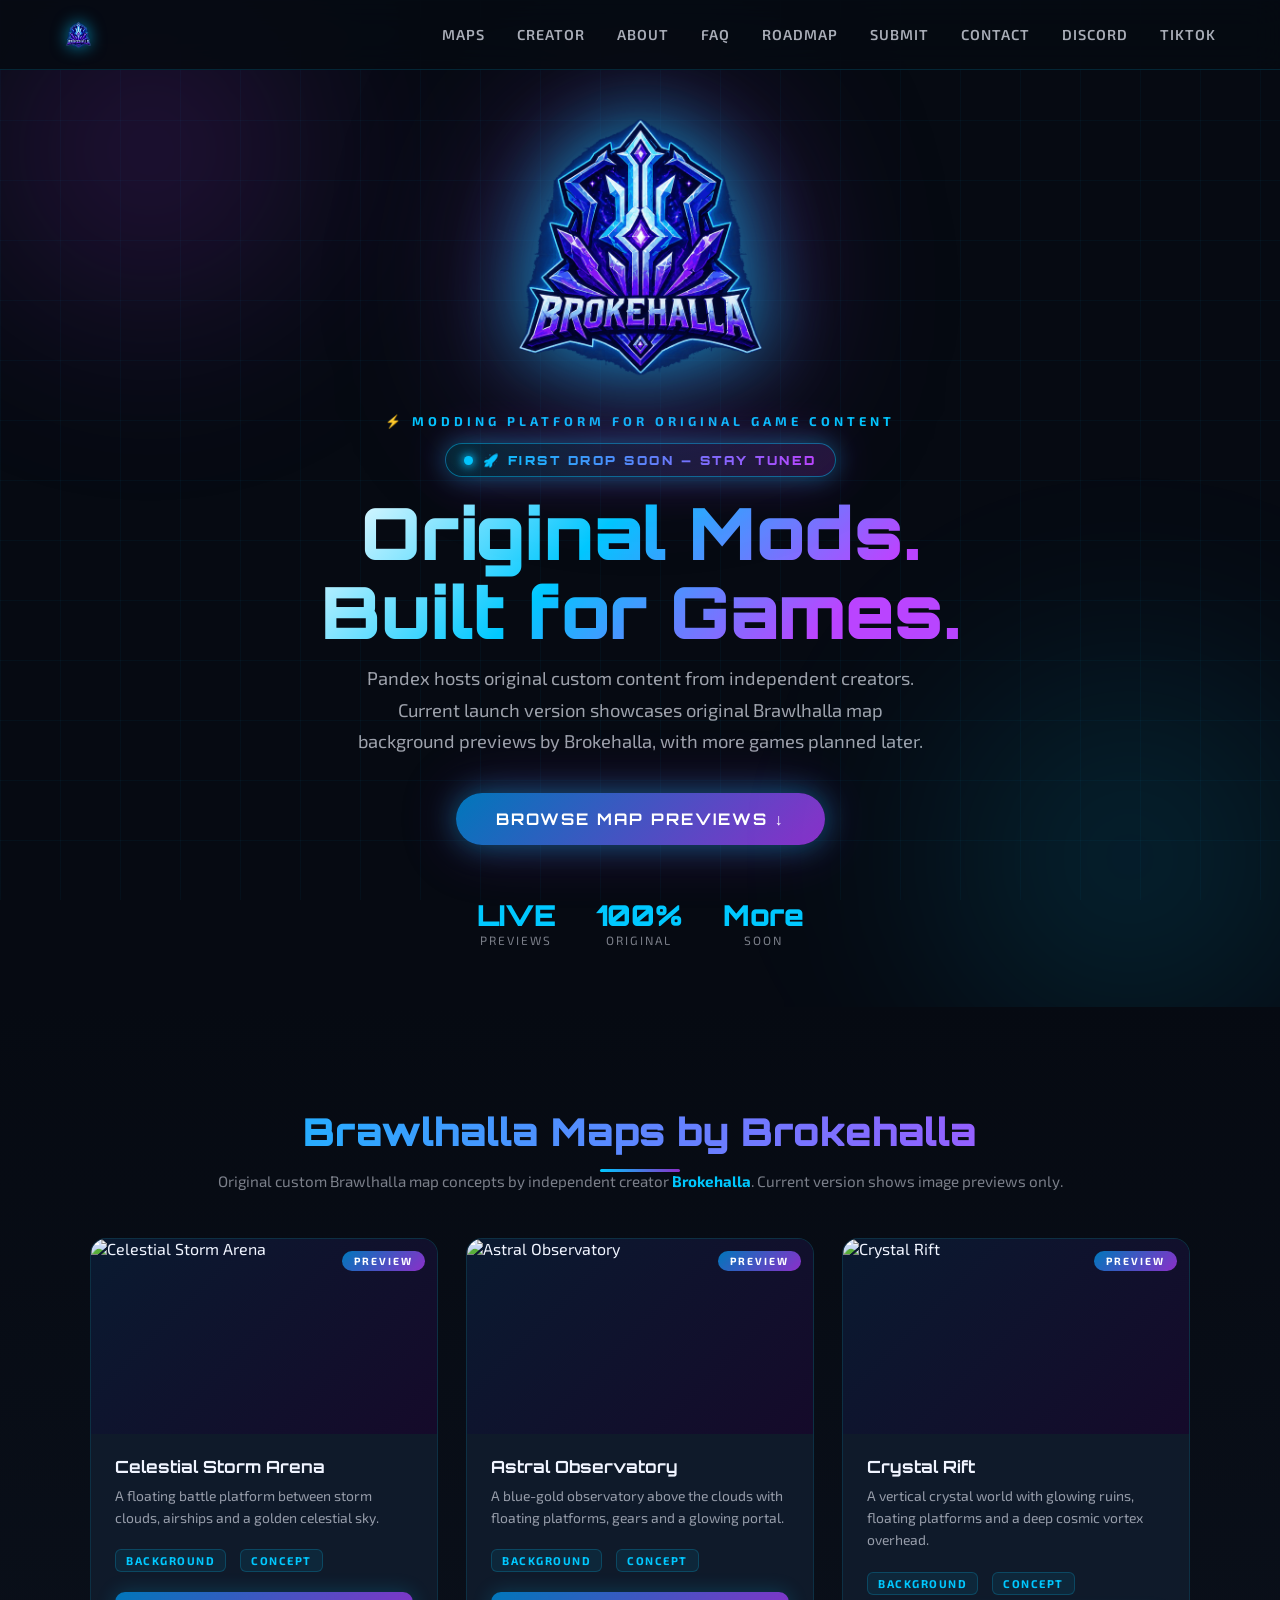
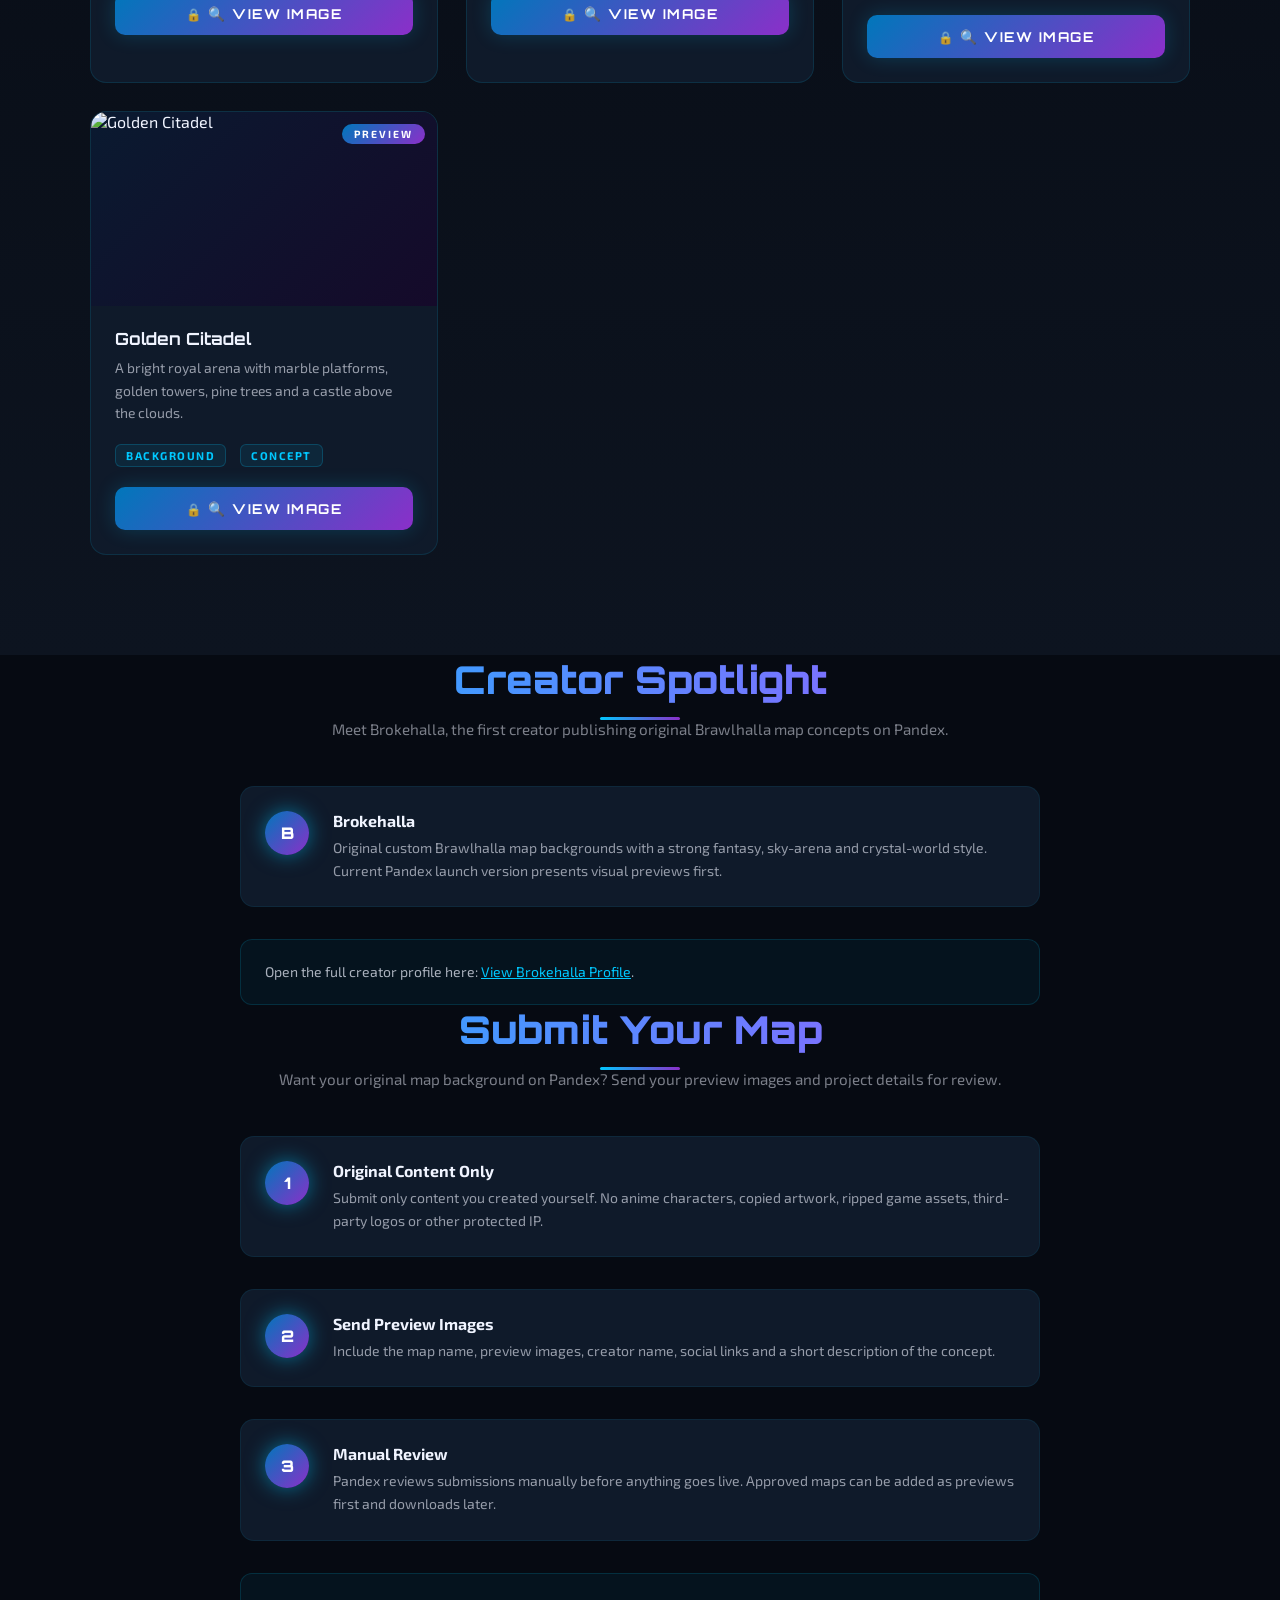
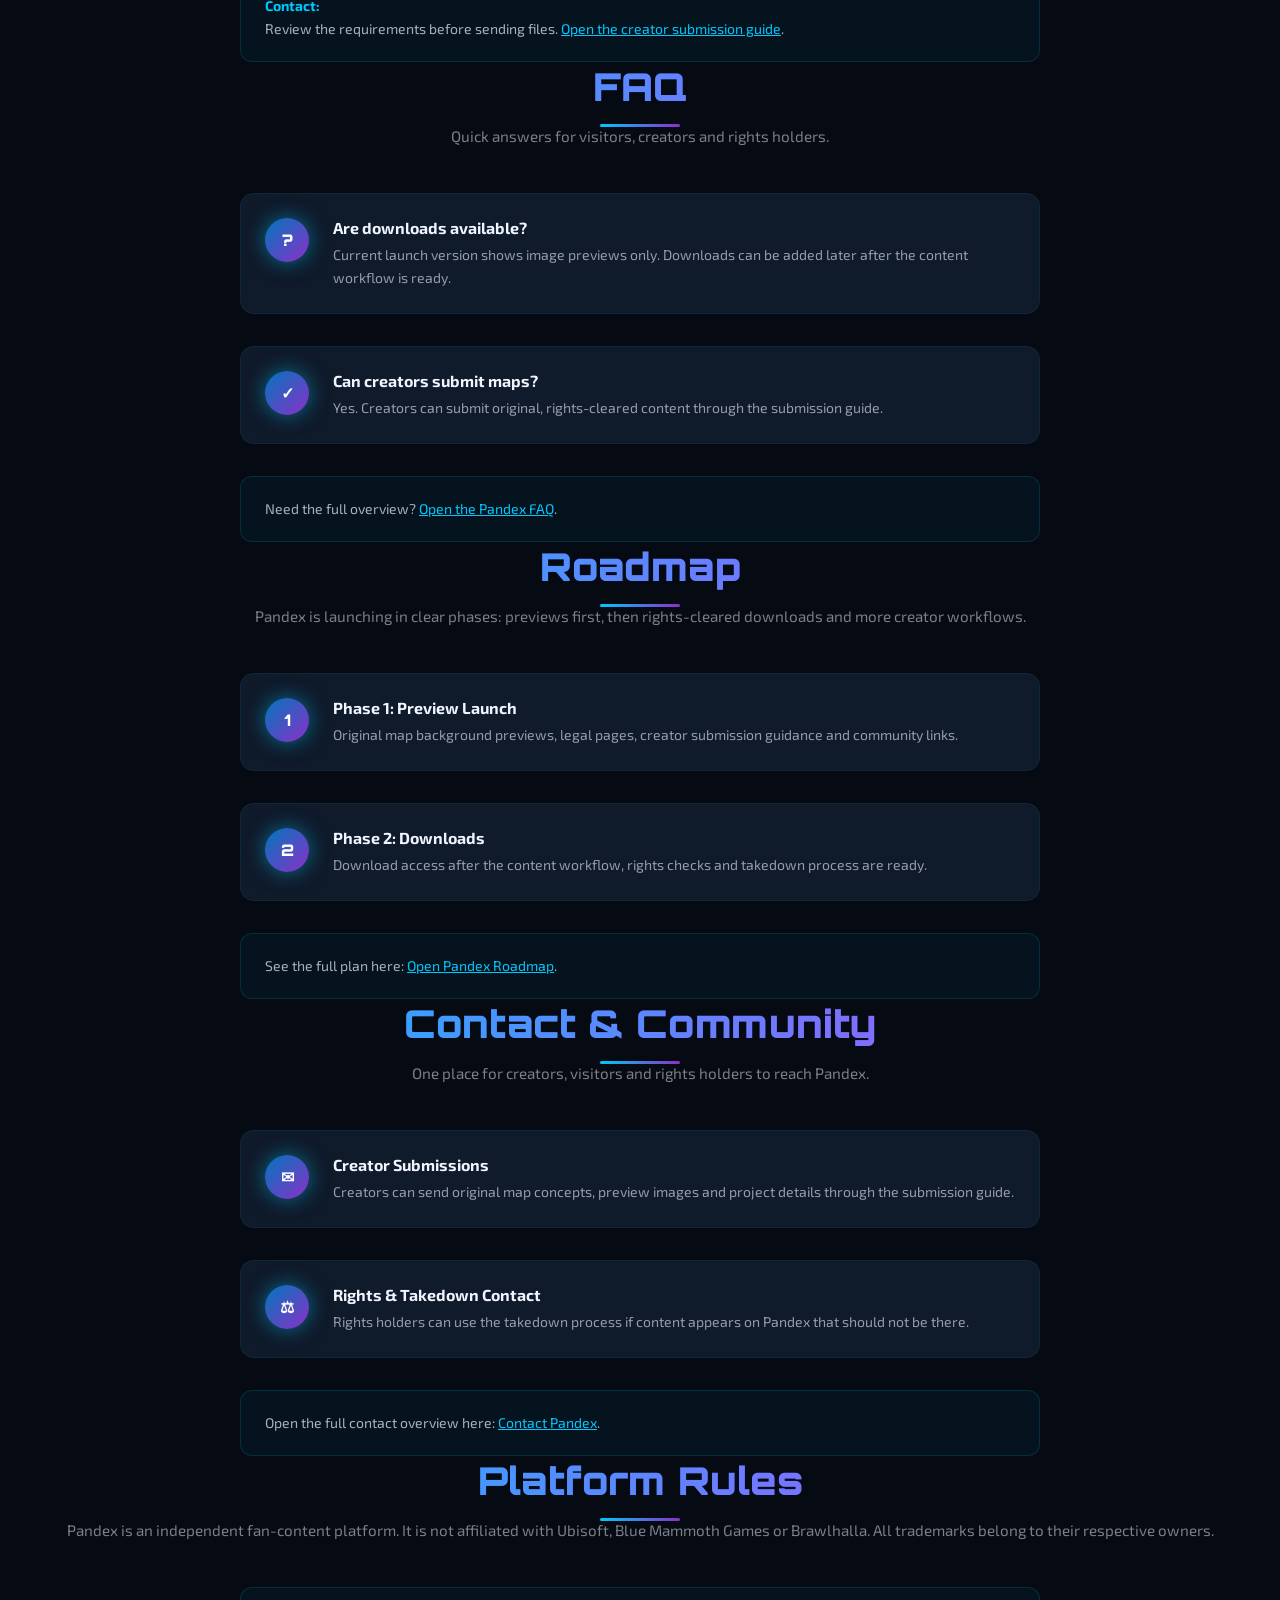
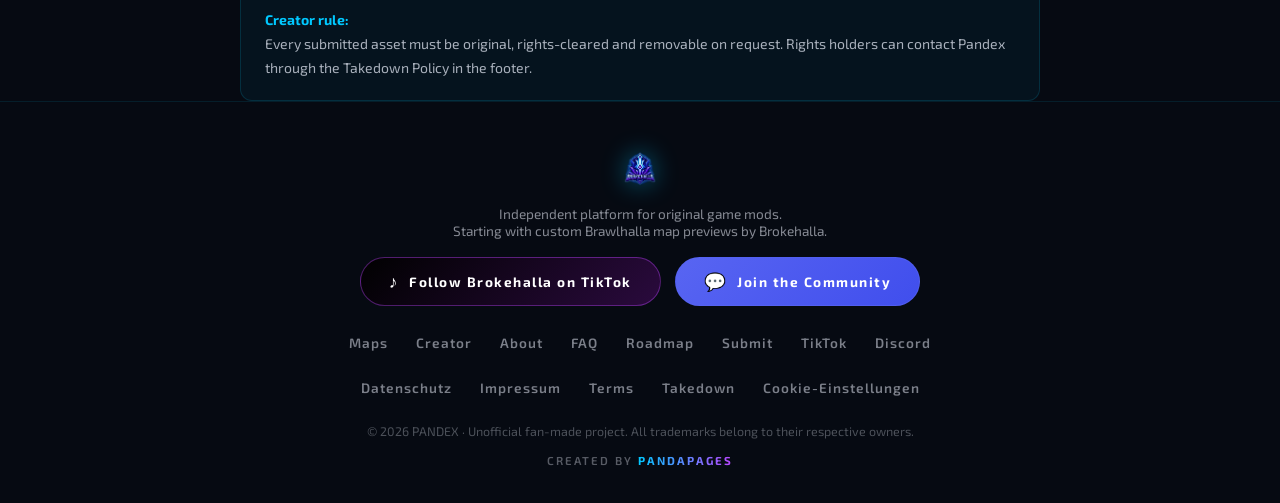
==== index.html @ 16451aee "Add Brokehalla creator profile and reduce logo size" ====
<!DOCTYPE html>
<html lang="en">
<head>
<meta charset="UTF-8">
<meta name="viewport" content="width=device-width, initial-scale=1.0">
<meta name="description" content="PANDEX – Modding platform for original game content. Preview original custom Brawlhalla map concepts and community-made content.">
<meta name="keywords" content="Pandex, modding, custom maps, Brawlhalla mods, game mods, community creators">
<title>PANDEX – Modding Platform for Original Game Content</title>
<link rel="icon" type="image/png" href="images/pandex-icon.png">
<link href="https://fonts.googleapis.com/css2?family=Exo+2:wght@400;600;700;900&family=Orbitron:wght@700;900&display=swap" rel="stylesheet">
<style>
  :root {
    --blue: #00c8ff;
    --blue-dark: #0077bb;
    --purple: #8b2fc9;
    --violet: #bb44ff;
    --white: #f0f4ff;
    --bg: #060a12;
    --bg2: #0d1420;
    --bg3: #111828;
    --card: #0f1a2a;
    --glow-blue: 0 0 20px rgba(0,200,255,0.5);
    --glow-purple: 0 0 20px rgba(139,47,201,0.5);
    --glow-violet: 0 0 30px rgba(187,68,255,0.4);
  }
  * { margin:0; padding:0; box-sizing:border-box; }
  html { scroll-behavior: smooth; }
  body {
    background: var(--bg);
    color: var(--white);
    font-family: 'Exo 2', sans-serif;
    overflow-x: hidden;
  }

  /* ── BACKGROUND GRID ── */
  body::before {
    content:'';
    position:fixed; inset:0; z-index:0;
    background-image:
      linear-gradient(rgba(0,200,255,0.04) 1px, transparent 1px),
      linear-gradient(90deg, rgba(0,200,255,0.04) 1px, transparent 1px);
    background-size: 60px 60px;
    pointer-events:none;
  }

  /* ── NAV ── */
  nav {
    position:fixed; top:0; width:100%; z-index:100;
    background: rgba(6,10,18,0.9);
    backdrop-filter: blur(16px);
    border-bottom: 1px solid rgba(0,200,255,0.15);
    padding: 0 5%;
    display:flex; align-items:center; justify-content:space-between; height:70px;
  }
  .nav-logo-wrap {
    display:flex; align-items:center; gap:12px;
    text-decoration:none;
    cursor:pointer;
  }
  .nav-logo-wrap img { height:29px; filter: drop-shadow(0 0 8px rgba(0,200,255,0.6)); }
  .nav-brand {
    font-family:'Orbitron',sans-serif;
    font-size:1.25rem; font-weight:900;
    background: linear-gradient(90deg, var(--blue), var(--violet));
    -webkit-background-clip:text; -webkit-text-fill-color:transparent;
    letter-spacing:2px;
  }
  .nav-links { display:flex; gap:32px; }
  .nav-links a {
    color: rgba(240,244,255,0.7);
    text-decoration:none; font-weight:600; font-size:.9rem;
    letter-spacing:1px; text-transform:uppercase;
    transition: color .2s;
  }
  .nav-links a:hover { color: var(--blue); }

  /* ── COMING SOON BADGE ── */
  .coming-soon-badge {
    display: inline-flex;
    align-items: center;
    gap: 10px;
    margin: 14px 0 4px;
    padding: 8px 18px;
    background: linear-gradient(135deg, rgba(0,200,255,0.15), rgba(187,68,255,0.18));
    border: 1px solid rgba(0,200,255,0.45);
    border-radius: 50px;
    font-family: 'Orbitron', sans-serif;
    font-weight: 900;
    font-size: 0.78rem;
    letter-spacing: 2.5px;
    color: #fff;
    box-shadow: 0 0 25px rgba(0,200,255,0.35), 0 0 50px rgba(187,68,255,0.25);
    animation: csGlow 2.4s ease-in-out infinite;
  }
  .cs-pulse {
    width: 9px; height: 9px;
    border-radius: 50%;
    background: var(--blue);
    box-shadow: 0 0 8px var(--blue), 0 0 14px var(--blue);
    animation: csBlink 1.2s ease-in-out infinite;
  }
  .cs-text {
    background: linear-gradient(90deg, var(--blue), var(--violet));
    -webkit-background-clip: text;
    -webkit-text-fill-color: transparent;
  }
  @keyframes csGlow {
    0%, 100% { box-shadow: 0 0 25px rgba(0,200,255,0.35), 0 0 50px rgba(187,68,255,0.25); border-color: rgba(0,200,255,0.45); }
    50%      { box-shadow: 0 0 40px rgba(0,200,255,0.6),  0 0 70px rgba(187,68,255,0.45); border-color: rgba(187,68,255,0.7); }
  }
  @keyframes csBlink {
    0%, 100% { opacity: 1; transform: scale(1); }
    50%      { opacity: 0.4; transform: scale(0.85); }
  }

  /* ── LOCKED OVERLAY on download buttons (subtle hint) ── */
  .map-card .btn-download::before {
    content: "🔒";
    margin-right: 6px;
    font-size: 0.9em;
    opacity: 0.85;
  }

  /* ── HERO ── */
  .hero {
    position:relative; z-index:1;
    min-height:100vh;
    display:flex; flex-direction:column; align-items:center; justify-content:center;
    text-align:center;
    padding: 100px 5% 60px;
    overflow:hidden;
  }
  .hero-bg-orb {
    position:absolute; border-radius:50%; filter:blur(80px); pointer-events:none;
  }
  .orb1 {
    width:500px; height:500px;
    background: radial-gradient(circle, rgba(139,47,201,0.25) 0%, transparent 70%);
    top:-100px; left:-100px;
    animation: orbFloat 8s ease-in-out infinite alternate;
  }
  .orb2 {
    width:600px; height:600px;
    background: radial-gradient(circle, rgba(0,200,255,0.15) 0%, transparent 70%);
    bottom:-150px; right:-150px;
    animation: orbFloat 10s ease-in-out infinite alternate-reverse;
  }
  @keyframes orbFloat {
    from { transform: translate(0,0) scale(1); }
    to   { transform: translate(30px,20px) scale(1.05); }
  }

  .hero-logo {
    width: clamp(142px, 25.5vw, 285px);
    filter: drop-shadow(0 0 40px rgba(0,200,255,0.7)) drop-shadow(0 0 80px rgba(139,47,201,0.5));
    animation: logoPulse 3s ease-in-out infinite;
    cursor: pointer;
    transition: transform .3s;
  }
  .hero-logo:hover { transform: scale(1.06); }
  @keyframes logoPulse {
    0%,100% { filter: drop-shadow(0 0 40px rgba(0,200,255,0.7)) drop-shadow(0 0 80px rgba(139,47,201,0.5)); }
    50%      { filter: drop-shadow(0 0 60px rgba(0,200,255,0.9)) drop-shadow(0 0 100px rgba(187,68,255,0.7)); }
  }

  .hero-eyebrow {
    margin-top:28px;
    font-size:.8rem; letter-spacing:4px; text-transform:uppercase;
    color: var(--blue); font-weight:700;
  }
  .hero-title {
    font-family:'Orbitron',sans-serif;
    font-size: clamp(2.4rem, 6vw, 4.5rem);
    font-weight:900; line-height:1.1;
    margin:12px 0;
    background: linear-gradient(135deg, #fff 0%, var(--blue) 40%, var(--violet) 80%);
    -webkit-background-clip:text; -webkit-text-fill-color:transparent;
    text-shadow: none;
  }
  .hero-sub {
    font-size: clamp(.95rem, 2vw, 1.15rem);
    color: rgba(240,244,255,0.65);
    max-width:580px; line-height:1.7; margin:0 auto 36px;
  }
  .hero-cta {
    display:inline-flex; align-items:center; gap:12px;
    background: linear-gradient(135deg, var(--blue-dark), var(--purple));
    color:#fff; text-decoration:none;
    padding:16px 40px; border-radius:50px;
    font-family:'Orbitron',sans-serif; font-weight:700; font-size:1rem;
    letter-spacing:2px; text-transform:uppercase;
    box-shadow: 0 0 30px rgba(0,200,255,0.4), 0 0 60px rgba(139,47,201,0.3);
    transition: transform .2s, box-shadow .2s;
    border: none; cursor:pointer;
  }
  .hero-cta:hover {
    transform: translateY(-3px);
    box-shadow: 0 0 50px rgba(0,200,255,0.6), 0 0 80px rgba(139,47,201,0.5);
  }
  .hero-stats {
    display:flex; gap:40px; margin-top:52px;
    flex-wrap:wrap; justify-content:center;
  }
  .hero-stat { text-align:center; }
  .hero-stat-num {
    font-family:'Orbitron',sans-serif; font-size:1.8rem; font-weight:900;
    color: var(--blue);
  }
  .hero-stat-label { font-size:.75rem; letter-spacing:2px; color:rgba(240,244,255,.5); text-transform:uppercase; }

  /* ── SECTION TITLES ── */
  .section-title {
    font-family:'Orbitron',sans-serif;
    font-size: clamp(1.5rem, 3.5vw, 2.4rem);
    font-weight:900;
    text-align:center;
    background: linear-gradient(90deg, var(--blue), var(--violet));
    -webkit-background-clip:text; -webkit-text-fill-color:transparent;
    margin-bottom:8px;
  }
  .section-sub { text-align:center; color:rgba(240,244,255,.5); margin-bottom:48px; font-size:.95rem; }
  .section-divider {
    width:80px; height:3px; margin:14px auto 0;
    background: linear-gradient(90deg, var(--blue), var(--purple));
    border-radius:2px;
  }

  /* ── MAPS SECTION ── */
  #maps {
    position:relative; z-index:1;
    padding: 100px 5%;
    background: linear-gradient(180deg, var(--bg) 0%, var(--bg2) 100%);
  }
  .maps-grid {
    display:grid;
    grid-template-columns: repeat(auto-fill, minmax(min(100%, 320px), 1fr));
    gap:28px; max-width:1100px; margin:0 auto;
  }
  .map-card {
    background: var(--card);
    border: 1px solid rgba(0,200,255,0.12);
    border-radius:16px; overflow:hidden;
    transition: transform .3s, box-shadow .3s, border-color .3s;
    position:relative;
  }
  .map-card:hover {
    transform: translateY(-6px);
    box-shadow: 0 16px 50px rgba(0,200,255,0.18), 0 0 30px rgba(139,47,201,0.15);
    border-color: rgba(0,200,255,0.4);
  }
  .map-preview {
    width:100%; aspect-ratio:16/9; object-fit:cover;
    background: linear-gradient(135deg, #0d1f3a 0%, #1a0f2e 50%, #091520 100%);
    display:flex; align-items:center; justify-content:center;
    position:relative; overflow:hidden;
  }
  .map-preview-img {
    width:100%; aspect-ratio:16/9;
    object-fit:cover;
    background: linear-gradient(135deg, #0a1a30 0%, #150a2a 100%);
  }
  .map-preview-placeholder {
    width:100%; aspect-ratio:16/9;
    display:flex; align-items:center; justify-content:center;
    font-size:3rem;
    background: linear-gradient(135deg, #0a1a30, #15082a);
  }
  .map-badge {
    position:absolute; top:12px; right:12px;
    background: linear-gradient(135deg, var(--blue-dark), var(--purple));
    color:#fff; font-size:.65rem; font-weight:700;
    letter-spacing:2px; text-transform:uppercase;
    padding:4px 12px; border-radius:20px;
  }
  .map-body { padding:22px 24px 24px; }
  .map-name {
    font-family:'Orbitron',sans-serif; font-size:1.05rem; font-weight:700;
    color:var(--white); margin-bottom:8px;
  }
  .map-desc { font-size:.87rem; color:rgba(240,244,255,.6); line-height:1.6; margin-bottom:20px; }
  .map-meta { display:flex; gap:14px; margin-bottom:20px; flex-wrap:wrap; }
  .map-tag {
    font-size:.7rem; letter-spacing:1.5px; text-transform:uppercase; font-weight:700;
    padding:4px 10px; border-radius:6px;
    background: rgba(0,200,255,0.08); color:var(--blue); border:1px solid rgba(0,200,255,0.2);
  }
  .btn-download {
    display:block; width:100%; text-align:center;
    background: linear-gradient(135deg, var(--blue-dark), var(--purple));
    color:#fff; border:none; cursor:pointer;
    padding:13px; border-radius:10px;
    font-family:'Orbitron',sans-serif; font-weight:700; font-size:.85rem;
    letter-spacing:1.5px; text-transform:uppercase;
    box-shadow: 0 0 20px rgba(0,200,255,0.2);
    transition: box-shadow .2s, transform .2s;
  }
  .btn-download:hover {
    box-shadow: 0 0 35px rgba(0,200,255,0.45);
    transform: translateY(-2px);
  }

  /* ── AD MODAL ── */
  .modal-overlay {
    display:none; position:fixed; inset:0; z-index:1000;
    background: rgba(0,0,0,0.85); backdrop-filter:blur(8px);
    align-items:center; justify-content:center;
  }
  .modal-overlay.active { display:flex; }
  .modal-box {
    background: var(--bg3);
    border: 1px solid rgba(0,200,255,0.35);
    border-radius:20px;
    padding:32px 30px 28px;
    max-width:460px; width:90%;
    max-height: 88vh;
    overflow-y: auto;
    text-align:center;
    box-shadow: 0 0 60px rgba(0,200,255,0.2), 0 0 100px rgba(139,47,201,0.15), 0 20px 60px rgba(0,0,0,0.6);
    position:relative;
  }
  .modal-box::-webkit-scrollbar { width: 8px; }
  .modal-box::-webkit-scrollbar-track { background: rgba(0,0,0,0.2); border-radius: 8px; }
  .modal-box::-webkit-scrollbar-thumb { background: rgba(0,200,255,0.3); border-radius: 8px; }
  .modal-box::-webkit-scrollbar-thumb:hover { background: rgba(0,200,255,0.5); }
  .modal-icon { font-size:2.4rem; margin-bottom:10px; }
  .modal-title {
    font-family:'Orbitron',sans-serif; font-size:1.15rem; font-weight:900;
    color:var(--white); margin-bottom:8px; letter-spacing:1px;
  }
  .modal-sub { color:rgba(240,244,255,.6); font-size:.85rem; line-height:1.5; margin-bottom:20px; }
  .ad-frame {
    background: rgba(0,200,255,0.04);
    border: 1px dashed rgba(0,200,255,0.2);
    border-radius:12px; padding:40px 20px;
    margin-bottom:24px;
    color:rgba(240,244,255,.4); font-size:.85rem;
  }
  .ad-timer {
    font-family:'Orbitron',sans-serif; font-size:2.2rem; font-weight:900;
    color:var(--blue); margin:12px 0 4px;
  }
  .ad-timer-label { font-size:.75rem; letter-spacing:2px; color:rgba(240,244,255,.4); text-transform:uppercase; }
  .progress-bar-wrap { background:rgba(255,255,255,.06); border-radius:50px; height:6px; margin:16px 0; }
  .progress-bar { height:6px; border-radius:50px; width:0%; transition:width .5s linear; background:linear-gradient(90deg,var(--blue),var(--violet)); }
  .btn-modal-download {
    display:block; width:100%;
    background: linear-gradient(135deg, var(--blue-dark), var(--purple));
    color:#fff; border:none; cursor:pointer;
    padding:16px; border-radius:12px;
    font-family:'Orbitron',sans-serif; font-weight:700; font-size:.95rem;
    letter-spacing:2px; text-transform:uppercase;
    transition: opacity .2s, transform .2s;
  }
  .btn-modal-download:disabled {
    opacity:.35; cursor:not-allowed; transform:none;
  }
  .btn-modal-download:not(:disabled):hover { transform:translateY(-2px); }
  .modal-close {
    position:absolute; top:16px; right:20px;
    background:none; border:none; color:rgba(240,244,255,.4);
    font-size:1.4rem; cursor:pointer; transition:color .2s;
  }
  .modal-close:hover { color:var(--white); }

  /* ── INSTALL GUIDE ── */
  #install {
    position:relative; z-index:1;
    padding:100px 5%;
    background: var(--bg2);
  }
  .install-wrap { max-width:800px; margin:0 auto; }
  .install-step {
    display:flex; gap:24px; margin-bottom:32px;
    padding:24px; border-radius:14px;
    background: var(--card);
    border: 1px solid rgba(0,200,255,0.08);
    transition: border-color .2s;
  }
  .install-step:hover { border-color:rgba(0,200,255,0.25); }
  .step-num {
    flex-shrink:0;
    width:44px; height:44px; border-radius:50%;
    background: linear-gradient(135deg, var(--blue-dark), var(--purple));
    display:flex; align-items:center; justify-content:center;
    font-family:'Orbitron',sans-serif; font-weight:900; font-size:1rem;
    color:#fff; box-shadow: var(--glow-blue);
  }
  .step-content { flex:1; }
  .step-title { font-weight:700; color:var(--white); margin-bottom:6px; font-size:1rem; }
  .step-desc { font-size:.875rem; color:rgba(240,244,255,.6); line-height:1.65; }
  .step-tip {
    display:inline-block; margin-top:10px;
    background:rgba(187,68,255,0.08); border:1px solid rgba(187,68,255,0.2);
    color:var(--violet); font-size:.75rem; font-weight:600;
    letter-spacing:1px; padding:4px 12px; border-radius:6px;
  }
  .install-note {
    background:rgba(0,200,255,0.05); border:1px solid rgba(0,200,255,0.15);
    border-radius:12px; padding:20px 24px;
    color:rgba(240,244,255,.7); font-size:.875rem; line-height:1.7;
    margin-top:8px;
  }
  .install-note strong { color:var(--blue); }

  /* ── FOOTER ── */
  footer {
    position:relative; z-index:1;
    background:var(--bg); border-top:1px solid rgba(0,200,255,0.1);
    padding:48px 5% 36px;
    text-align:center;
  }
  .footer-logo { height:36px; margin-bottom:16px; cursor:pointer;
    filter: drop-shadow(0 0 12px rgba(0,200,255,0.4)); }
  .footer-brand { display:none; }
  .footer-links { display:flex; gap:28px; justify-content:center; flex-wrap:wrap; margin-bottom:28px; }
  .footer-links a { color:rgba(240,244,255,.5); text-decoration:none; font-size:.85rem; font-weight:600; letter-spacing:1px; transition:color .2s; }
  .footer-links a:hover { color:var(--blue); }
  .footer-copy { font-size:.78rem; color:rgba(240,244,255,.3); }
  .tiktok-btn {
    display:inline-flex; align-items:center; gap:10px;
    background:linear-gradient(135deg,#010101,#2a0a3d);
    border:1px solid rgba(187,68,255,0.4);
    color:#fff; text-decoration:none;
    padding:12px 28px; border-radius:50px;
    font-weight:700; font-size:.85rem; letter-spacing:1.5px;
    transition:box-shadow .2s, transform .2s;
    margin-bottom:28px;
  }
  .tiktok-btn:hover { box-shadow:0 0 25px rgba(187,68,255,0.5); transform:translateY(-2px); }
  .tiktok-icon { font-size:1.1rem; }
  .discord-btn {
    display:inline-flex; align-items:center; gap:10px;
    background:linear-gradient(135deg,#5865F2,#404EED);
    border:1px solid rgba(88,101,242,0.6);
    color:#fff; text-decoration:none;
    padding:12px 28px; border-radius:50px;
    font-weight:700; font-size:.85rem; letter-spacing:1.5px;
    transition:box-shadow .2s, transform .2s;
    margin-bottom:28px;
  }
  .discord-btn:hover { box-shadow:0 0 25px rgba(88,101,242,0.6); transform:translateY(-2px); }
  .discord-icon { font-size:1.1rem; }
  .footer-cta-row {
    display:flex; gap:14px; flex-wrap:wrap; justify-content:center;
    margin-bottom:28px;
  }
  .footer-cta-row .tiktok-btn,
  .footer-cta-row .discord-btn { margin-bottom:0; }

  /* ── SCROLLBAR ── */
  ::-webkit-scrollbar { width:6px; }
  ::-webkit-scrollbar-track { background:var(--bg); }
  ::-webkit-scrollbar-thumb { background:var(--blue-dark); border-radius:3px; }

  /* ── RESPONSIVE ── */
  @media(max-width:640px){
    .nav-links { display:none; }
    .hero-stats { gap:24px; }
  }

  /* ── MAP PREVIEW WITH HOVER ZOOM ── */
  .map-preview-wrap {
    position: relative;
    width: 100%;
    aspect-ratio: 16/9;
    overflow: hidden;
    cursor: zoom-in;
    background: #0a1a30;
  }
  .map-preview-wrap .map-preview-img {
    width: 100%;
    height: 100%;
    object-fit: cover;
    display: block;
    transition: transform 0.4s ease;
  }
  .map-preview-wrap:hover .map-preview-img {
    transform: scale(1.12);
  }
  .map-zoom-hint {
    position: absolute;
    bottom: 10px; left: 50%;
    transform: translateX(-50%);
    background: rgba(0,0,0,0.65);
    backdrop-filter: blur(6px);
    color: rgba(240,244,255,0.9);
    font-size: .7rem; font-weight: 700;
    letter-spacing: 1px;
    padding: 5px 14px;
    border-radius: 20px;
    opacity: 0;
    transition: opacity 0.25s;
    pointer-events: none;
    white-space: nowrap;
  }
  .map-preview-wrap:hover .map-zoom-hint {
    opacity: 1;
  }

  /* ── IMAGE PREVIEW LIGHTBOX ── */
  #imgPreviewOverlay {
    display: none;
    position: fixed; inset: 0; z-index: 2000;
    background: rgba(0,0,0,0.92);
    backdrop-filter: blur(12px);
    align-items: center; justify-content: center;
    cursor: zoom-out;
  }
  #imgPreviewOverlay.active { display: flex; }
  #imgPreviewBox {
    position: relative;
    max-width: 90vw;
    max-height: 88vh;
    border-radius: 16px;
    overflow: hidden;
    box-shadow: 0 0 80px rgba(0,200,255,0.3), 0 0 160px rgba(139,47,201,0.2);
    border: 1px solid rgba(0,200,255,0.25);
    animation: previewIn 0.25s ease;
  }
  @keyframes previewIn {
    from { opacity:0; transform: scale(0.88); }
    to   { opacity:1; transform: scale(1); }
  }
  #imgPreviewBox img {
    display: block;
    max-width: 90vw;
    max-height: 88vh;
    object-fit: contain;
  }
  #imgPreviewLabel {
    position: absolute; bottom: 0; left: 0; right: 0;
    background: linear-gradient(0deg, rgba(0,0,0,0.8) 0%, transparent 100%);
    padding: 24px 20px 16px;
    font-family: 'Orbitron', sans-serif;
    font-size: 1rem; font-weight: 700;
    color: #fff;
    text-align: center;
  }
  #imgPreviewClose {
    position: fixed; top: 20px; right: 24px;
    background: rgba(255,255,255,0.08);
    border: 1px solid rgba(255,255,255,0.15);
    color: #fff; font-size: 1.5rem;
    width: 44px; height: 44px;
    border-radius: 50%;
    cursor: pointer;
    display: flex; align-items: center; justify-content: center;
    transition: background 0.2s;
    z-index: 2001;
  }
  #imgPreviewClose:hover { background: rgba(0,200,255,0.2); }

  /* ── COOKIE CONSENT (centered blocking modal) ── */
  #cookieBanner {
    position: fixed; inset: 0; z-index: 9999;
    background: rgba(0,0,0,0.85);
    backdrop-filter: blur(10px);
    display: flex; align-items: center; justify-content: center;
    padding: 20px;
    animation: cookieFadeIn 0.35s ease;
  }
  #cookieBanner.hidden { display: none; }
  @keyframes cookieFadeIn { from { opacity: 0; } to { opacity: 1; } }
  .cookie-box {
    background: var(--bg3);
    border: 1px solid rgba(0,200,255,0.4);
    border-radius: 18px;
    padding: 32px 30px 28px;
    max-width: 480px; width: 100%;
    max-height: 90vh; overflow-y: auto;
    text-align: center;
    box-shadow: 0 0 60px rgba(0,200,255,0.25), 0 0 100px rgba(139,47,201,0.18), 0 20px 60px rgba(0,0,0,0.7);
    animation: cookieSlideIn 0.4s cubic-bezier(0.16,1,0.3,1);
  }
  @keyframes cookieSlideIn {
    from { transform: translateY(20px) scale(0.96); opacity: 0; }
    to   { transform: translateY(0) scale(1); opacity: 1; }
  }
  .cookie-icon { font-size: 3rem; margin-bottom: 14px; }
  .cookie-title {
    font-family: 'Orbitron', sans-serif;
    font-size: 1.2rem; font-weight: 900;
    color: var(--white); margin-bottom: 12px;
    letter-spacing: 1.5px;
    background: linear-gradient(90deg, var(--blue), var(--violet));
    -webkit-background-clip: text; -webkit-text-fill-color: transparent;
  }
  .cookie-text {
    font-size: .85rem; color: rgba(240,244,255,.7); line-height: 1.65;
    margin-bottom: 24px; text-align: left;
  }
  .cookie-text strong { color: var(--blue); }
  .cookie-text a { color: var(--violet); text-decoration: underline; cursor: pointer; }
  .cookie-btns {
    display: flex; flex-direction: column; gap: 10px;
  }
  .btn-cookie-accept {
    background: linear-gradient(135deg, var(--blue-dark), var(--purple));
    color: #fff; border: none; cursor: pointer;
    padding: 14px 24px; border-radius: 10px;
    font-family: 'Orbitron', sans-serif; font-weight: 700; font-size: .85rem;
    letter-spacing: 2px; text-transform: uppercase;
    box-shadow: 0 0 20px rgba(0,200,255,0.25);
    transition: box-shadow .2s, transform .2s;
    width: 100%;
  }
  .btn-cookie-accept:hover { box-shadow: 0 0 35px rgba(0,200,255,0.5); transform: translateY(-2px); }
  .btn-cookie-reject {
    background: transparent; color: rgba(240,244,255,.6);
    border: 1px solid rgba(240,244,255,.18); cursor: pointer;
    padding: 12px 20px; border-radius: 10px;
    font-size: .8rem; font-weight: 600; letter-spacing: 1.5px; text-transform: uppercase;
    transition: border-color .2s, color .2s;
    width: 100%;
  }
  .btn-cookie-reject:hover { border-color: rgba(240,244,255,.4); color: rgba(240,244,255,.85); }
  .btn-cookie-settings {
    background: transparent; color: rgba(240,244,255,.4);
    border: none; cursor: pointer;
    font-size: .75rem; text-decoration: underline; padding: 6px;
    margin-top: 4px;
  }
  /* prevent body scroll when consent modal is open */
  body.cookie-locked { overflow: hidden; }
  /* ── LEGAL MODAL ── */
  #legalModal { display:none; position:fixed; inset:0; z-index:10000; background:rgba(0,0,0,0.88); backdrop-filter:blur(10px); align-items:center; justify-content:center; }
  #legalModal.active { display:flex; }
  #legalBox { background:var(--bg3); border:1px solid rgba(0,200,255,0.2); border-radius:16px; padding:36px 32px; max-width:640px; width:92%; max-height:80vh; overflow-y:auto; position:relative; box-shadow:0 0 60px rgba(0,200,255,0.1); }
  #legalBox::-webkit-scrollbar { width:4px; } #legalBox::-webkit-scrollbar-thumb { background:var(--blue-dark); border-radius:2px; }
  #legalBox h2 { font-family:'Orbitron',sans-serif; font-size:1.1rem; font-weight:900; background:linear-gradient(90deg,var(--blue),var(--violet)); -webkit-background-clip:text; -webkit-text-fill-color:transparent; margin-bottom:20px; }
  #legalBox h3 { color:var(--blue); font-size:.9rem; margin:18px 0 8px; }
  #legalBox p, #legalBox li { font-size:.82rem; color:rgba(240,244,255,.7); line-height:1.75; }
  #legalBox ul { padding-left:18px; margin:8px 0; }
  #legalBox a { color:var(--violet); }
  .legal-close { position:absolute; top:14px; right:18px; background:none; border:none; color:rgba(240,244,255,.4); font-size:1.4rem; cursor:pointer; transition:color .2s; }
  .legal-close:hover { color:var(--white); }

</style>

</head>
<body>

<nav>
  <a class="nav-logo-wrap" href="#" onclick="window.scrollTo({top:0,behavior:'smooth'}); return false;">
    <img src="images/logo.png" alt="PANDEX">
  </a>
  <div class="nav-links">
    <a href="#maps">Maps</a>
    <a href="creator-brokehalla.html">Creator</a>
    <a href="about.html">About</a>
    <a href="faq.html">FAQ</a>
    <a href="roadmap.html">Roadmap</a>
    <a href="submit.html">Submit</a>
    <a href="contact.html">Contact</a>
    <a onclick="window.open('https://discord.gg/SyTpDNjmaG','_blank')" href="#">Discord</a>
    <a onclick="window.open('https://www.tiktok.com/@brokehalla','_blank')" href="#">TikTok</a>
  </div>
</nav>

<section class="hero">
  <div class="hero-bg-orb orb1"></div>
  <div class="hero-bg-orb orb2"></div>
  <img class="hero-logo" src="images/logo.png" alt="PANDEX"
       onclick="window.scrollTo({top:document.getElementById('maps').offsetTop-60,behavior:'smooth'})">
  <p class="hero-eyebrow">⚡ Modding Platform for Original Game Content</p>
  <div class="coming-soon-badge">
    <span class="cs-pulse"></span>
    <span class="cs-text">🚀 FIRST DROP SOON — STAY TUNED</span>
  </div>
  <h1 class="hero-title">Original Mods.<br>Built for Games.</h1>
  <p class="hero-sub">Pandex hosts original custom content from independent creators. Current launch version showcases original Brawlhalla map background previews by Brokehalla, with more games planned later.</p>
  <a class="hero-cta" href="#maps">Browse Map Previews ↓</a>
  <div class="hero-stats">
    <div class="hero-stat">
      <div class="hero-stat-num">LIVE</div>
      <div class="hero-stat-label">Previews</div>
    </div>
    <div class="hero-stat">
      <div class="hero-stat-num">100%</div>
      <div class="hero-stat-label">Original</div>
    </div>
    <div class="hero-stat">
      <div class="hero-stat-num">More</div>
      <div class="hero-stat-label">Soon</div>
    </div>
  </div>
</section>

<section id="maps">
  <h2 class="section-title">Brawlhalla Maps by Brokehalla</h2>
  <div class="section-divider"></div>
  <p class="section-sub">Original custom Brawlhalla map concepts by independent creator <strong style="color:var(--blue);">Brokehalla</strong>. Current version shows image previews only.</p>

  <div class="maps-grid">

    <div class="map-card">
      <div class="map-preview-wrap" onclick="openPreview('Celestial Storm Arena','images/celestial-storm-arena.png')"><img src="images/celestial-storm-arena.png" alt="Celestial Storm Arena" class="map-preview-img"><div class="map-zoom-hint">🔍 Click to enlarge</div></div>
      <span class="map-badge">PREVIEW</span>
      <div class="map-body">
        <div class="map-name">Celestial Storm Arena</div>
        <div class="map-desc">A floating battle platform between storm clouds, airships and a golden celestial sky.</div>
        <div class="map-meta">
          <span class="map-tag">Background</span>
          <span class="map-tag">Concept</span>
        </div>
        <button class="btn-download" onclick="openPreview('Celestial Storm Arena','images/celestial-storm-arena.png')">🔍 View Image</button>
      </div>
    </div>

    <div class="map-card">
      <div class="map-preview-wrap" onclick="openPreview('Astral Observatory','images/astral-observatory.png')"><img src="images/astral-observatory.png" alt="Astral Observatory" class="map-preview-img"><div class="map-zoom-hint">🔍 Click to enlarge</div></div>
      <span class="map-badge">PREVIEW</span>
      <div class="map-body">
        <div class="map-name">Astral Observatory</div>
        <div class="map-desc">A blue-gold observatory above the clouds with floating platforms, gears and a glowing portal.</div>
        <div class="map-meta">
          <span class="map-tag">Background</span>
          <span class="map-tag">Concept</span>
        </div>
        <button class="btn-download" onclick="openPreview('Astral Observatory','images/astral-observatory.png')">🔍 View Image</button>
      </div>
    </div>

    <div class="map-card">
      <div class="map-preview-wrap" onclick="openPreview('Crystal Rift','images/crystal-rift.png')"><img src="images/crystal-rift.png" alt="Crystal Rift" class="map-preview-img"><div class="map-zoom-hint">🔍 Click to enlarge</div></div>
      <span class="map-badge">PREVIEW</span>
      <div class="map-body">
        <div class="map-name">Crystal Rift</div>
        <div class="map-desc">A vertical crystal world with glowing ruins, floating platforms and a deep cosmic vortex overhead.</div>
        <div class="map-meta">
          <span class="map-tag">Background</span>
          <span class="map-tag">Concept</span>
        </div>
        <button class="btn-download" onclick="openPreview('Crystal Rift','images/crystal-rift.png')">🔍 View Image</button>
      </div>
    </div>

    <div class="map-card">
      <div class="map-preview-wrap" onclick="openPreview('Golden Citadel','images/golden-citadel.png')"><img src="images/golden-citadel.png" alt="Golden Citadel" class="map-preview-img"><div class="map-zoom-hint">🔍 Click to enlarge</div></div>
      <span class="map-badge">PREVIEW</span>
      <div class="map-body">
        <div class="map-name">Golden Citadel</div>
        <div class="map-desc">A bright royal arena with marble platforms, golden towers, pine trees and a castle above the clouds.</div>
        <div class="map-meta">
          <span class="map-tag">Background</span>
          <span class="map-tag">Concept</span>
        </div>
        <button class="btn-download" onclick="openPreview('Golden Citadel','images/golden-citadel.png')">🔍 View Image</button>
      </div>
    </div>

  </div>
</section>

<section id="creator-teaser">
  <h2 class="section-title">Creator Spotlight</h2>
  <div class="section-divider"></div>
  <p class="section-sub">Meet Brokehalla, the first creator publishing original Brawlhalla map concepts on Pandex.</p>
  <div class="install-wrap">
    <div class="install-step">
      <div class="step-num">B</div>
      <div class="step-content">
        <div class="step-title">Brokehalla</div>
        <div class="step-desc">Original custom Brawlhalla map backgrounds with a strong fantasy, sky-arena and crystal-world style. Current Pandex launch version presents visual previews first.</div>
      </div>
    </div>
    <div class="install-note">
      Open the full creator profile here: <a href="creator-brokehalla.html" style="color:var(--blue);">View Brokehalla Profile</a>.
    </div>
  </div>
</section>

<section id="submit">
  <h2 class="section-title">Submit Your Map</h2>
  <div class="section-divider"></div>
  <p class="section-sub">Want your original map background on Pandex? Send your preview images and project details for review.</p>

  <div class="install-wrap">
    <div class="install-step">
      <div class="step-num">1</div>
      <div class="step-content">
        <div class="step-title">Original Content Only</div>
        <div class="step-desc">Submit only content you created yourself. No anime characters, copied artwork, ripped game assets, third-party logos or other protected IP.</div>
      </div>
    </div>

    <div class="install-step">
      <div class="step-num">2</div>
      <div class="step-content">
        <div class="step-title">Send Preview Images</div>
        <div class="step-desc">Include the map name, preview images, creator name, social links and a short description of the concept.</div>
      </div>
    </div>

    <div class="install-step">
      <div class="step-num">3</div>
      <div class="step-content">
        <div class="step-title">Manual Review</div>
        <div class="step-desc">Pandex reviews submissions manually before anything goes live. Approved maps can be added as previews first and downloads later.</div>
      </div>
    </div>

    <div class="install-note">
      <strong>Contact:</strong><br>
      Review the requirements before sending files. <a href="submit.html" style="color:var(--blue);">Open the creator submission guide</a>.
    </div>
  </div>
</section>

<section id="faq-teaser">
  <h2 class="section-title">FAQ</h2>
  <div class="section-divider"></div>
  <p class="section-sub">Quick answers for visitors, creators and rights holders.</p>
  <div class="install-wrap">
    <div class="install-step"><div class="step-num">?</div><div class="step-content"><div class="step-title">Are downloads available?</div><div class="step-desc">Current launch version shows image previews only. Downloads can be added later after the content workflow is ready.</div></div></div>
    <div class="install-step"><div class="step-num">✓</div><div class="step-content"><div class="step-title">Can creators submit maps?</div><div class="step-desc">Yes. Creators can submit original, rights-cleared content through the submission guide.</div></div></div>
    <div class="install-note">Need the full overview? <a href="faq.html" style="color:var(--blue);">Open the Pandex FAQ</a>.</div>
  </div>
</section>

<section id="roadmap-teaser">
  <h2 class="section-title">Roadmap</h2>
  <div class="section-divider"></div>
  <p class="section-sub">Pandex is launching in clear phases: previews first, then rights-cleared downloads and more creator workflows.</p>
  <div class="install-wrap">
    <div class="install-step"><div class="step-num">1</div><div class="step-content"><div class="step-title">Phase 1: Preview Launch</div><div class="step-desc">Original map background previews, legal pages, creator submission guidance and community links.</div></div></div>
    <div class="install-step"><div class="step-num">2</div><div class="step-content"><div class="step-title">Phase 2: Downloads</div><div class="step-desc">Download access after the content workflow, rights checks and takedown process are ready.</div></div></div>
    <div class="install-note">See the full plan here: <a href="roadmap.html" style="color:var(--blue);">Open Pandex Roadmap</a>.</div>
  </div>
</section>

<section id="contact-teaser">
  <h2 class="section-title">Contact & Community</h2>
  <div class="section-divider"></div>
  <p class="section-sub">One place for creators, visitors and rights holders to reach Pandex.</p>
  <div class="install-wrap">
    <div class="install-step"><div class="step-num">✉</div><div class="step-content"><div class="step-title">Creator Submissions</div><div class="step-desc">Creators can send original map concepts, preview images and project details through the submission guide.</div></div></div>
    <div class="install-step"><div class="step-num">⚖</div><div class="step-content"><div class="step-title">Rights & Takedown Contact</div><div class="step-desc">Rights holders can use the takedown process if content appears on Pandex that should not be there.</div></div></div>
    <div class="install-note">Open the full contact overview here: <a href="contact.html" style="color:var(--blue);">Contact Pandex</a>.</div>
  </div>
</section>

<section id="legal-info">
  <h2 class="section-title">Platform Rules</h2>
  <div class="section-divider"></div>
  <p class="section-sub">Pandex is an independent fan-content platform. It is not affiliated with Ubisoft, Blue Mammoth Games or Brawlhalla. All trademarks belong to their respective owners.</p>

  <div class="install-wrap">
    <div class="install-note">
      <strong>Creator rule:</strong><br>
      Every submitted asset must be original, rights-cleared and removable on request. Rights holders can contact Pandex through the Takedown Policy in the footer.
    </div>
  </div>
</section>

<footer>
  <img class="footer-logo" src="images/logo.png" alt="PANDEX"
       onclick="window.scrollTo({top:0,behavior:'smooth'})">
  <div class="footer-brand">PANDEX</div>
  <div style="font-size:.85rem; color:rgba(240,244,255,.55); margin-bottom:18px; max-width:520px; margin-left:auto; margin-right:auto;">
    Independent platform for original game mods.<br>
    Starting with custom Brawlhalla map previews by Brokehalla.
  </div>
  <div class="footer-cta-row">
    <a class="tiktok-btn" href="https://www.tiktok.com/@brokehalla" target="_blank">
      <span class="tiktok-icon">♪</span> Follow Brokehalla on TikTok
    </a>
    <a class="discord-btn" href="https://discord.gg/SyTpDNjmaG" target="_blank">
      <span class="discord-icon">💬</span> Join the Community
    </a>
  </div>
  <div class="footer-links">
    <a href="#maps">Maps</a>
    <a href="creator-brokehalla.html">Creator</a>
    <a href="about.html">About</a>
    <a href="faq.html">FAQ</a>
    <a href="roadmap.html">Roadmap</a>
    <a href="submit.html">Submit</a>
    <a href="https://www.tiktok.com/@brokehalla" target="_blank">TikTok</a>
    <a href="https://discord.gg/SyTpDNjmaG" target="_blank">Discord</a>
  </div>
  <div class="footer-links" style="margin-top:16px;">
    <a onclick="openLegal('privacy')" style="cursor:pointer;">Datenschutz</a>
    <a onclick="openLegal('imprint')" style="cursor:pointer;">Impressum</a>
    <a href="terms.html">Terms</a>
    <a href="takedown.html">Takedown</a>
    <a onclick="showConsentModal()" style="cursor:pointer;">Cookie-Einstellungen</a>
  </div>
  <div class="footer-copy" style="margin-top:12px;">© 2026 PANDEX · Unofficial fan-made project. All trademarks belong to their respective owners.</div>
  <div style="margin-top:14px; font-size:.72rem; letter-spacing:2px; text-transform:uppercase; color:rgba(240,244,255,.35); font-weight:600;">
    Created by <span style="background:linear-gradient(90deg,var(--blue),var(--violet));-webkit-background-clip:text;-webkit-text-fill-color:transparent;font-weight:700;">Pandapages</span>
  </div>
</footer>

<script>
  function openPreview(name, src) {
    document.getElementById('imgPreviewImg').src = src;
    document.getElementById('imgPreviewLabel').textContent = name;
    document.getElementById('imgPreviewOverlay').classList.add('active');
    document.body.style.overflow = 'hidden';
  }
  function closePreview() {
    document.getElementById('imgPreviewOverlay').classList.remove('active');
    document.body.style.overflow = '';
  }
  document.addEventListener('keydown', function(e){
    if(e.key === 'Escape') { closePreview(); closeLegal(); }
  });

  // ── COOKIE CONSENT (GDPR / EU) ──
  const CONSENT_KEY = 'pandex_consent';

  function setCookieConsent(value) {
    var exp = new Date();
    exp.setDate(exp.getDate() + 365);
    document.cookie = CONSENT_KEY + '=' + value + ';expires=' + exp.toUTCString() + ';path=/;SameSite=Lax';
  }
  function getCookieConsent() {
    var match = document.cookie.match(new RegExp('(^| )' + CONSENT_KEY + '=([^;]+)'));
    return match ? match[2] : null;
  }
  function acceptCookies() {
    setCookieConsent('all');
    hideConsentModal();
    // AD NETWORK ACTIVATION: load personalized ads here
    // e.g. (window.adsbygoogle = window.adsbygoogle || []).push({});
  }
  function rejectCookies() {
    setCookieConsent('essential');
    hideConsentModal();
  }

  var legalTexts = {
    privacy: '<h2>Datenschutzerkl&auml;rung</h2>'
      + '<p style="font-size:.75rem; color:rgba(240,244,255,.5);">Stand: April 2026</p>'

      + '<h3>1. Verantwortlicher</h3>'
      + '<p>Verantwortlich f&uuml;r die Datenverarbeitung auf dieser Website ist:<br>'
      + 'Finn Cielma<br>'
      + 'Teimannstra&szlig;e 20<br>'
      + '44894 Bochum<br>'
      + 'Deutschland<br>'
      + 'E-Mail: <a href="mailto:kontakt.pandapages@gmail.com">kontakt.pandapages@gmail.com</a><br>'
      + 'Telefon: +49 176 63828332</p>'

      + '<h3>2. Allgemeine Hinweise</h3>'
      + '<p>Der Schutz Ihrer pers&ouml;nlichen Daten ist uns wichtig. Wir behandeln Ihre Daten vertraulich und entsprechend der DSGVO sowie dieser Datenschutzerkl&auml;rung. Personenbezogene Daten werden nur erhoben, soweit dies technisch notwendig ist oder Sie ausdr&uuml;cklich einwilligen.</p>'

      + '<h3>3. Hosting (Cloudflare Pages)</h3>'
      + '<p>Diese Website (Pandex) wird auf Cloudflare Pages gehostet (Cloudflare, Inc., 101 Townsend St, San Francisco, CA 94107, USA). Beim Aufruf werden technisch erforderliche Daten verarbeitet (IP-Adresse, Browser-Typ, Datum/Uhrzeit, aufgerufene Seite). Rechtsgrundlage: Art. 6 Abs. 1 lit. f DSGVO (berechtigtes Interesse am stabilen Betrieb der Website). Datenverarbeitung in den USA erfolgt auf Basis der EU-Standardvertragsklauseln. Datenschutz: <a href="https://www.cloudflare.com/privacypolicy/" target="_blank">cloudflare.com/privacypolicy</a>.</p>'

      + '<h3>4. Cookies und Einwilligung</h3>'
      + '<p>Diese Website verwendet Cookies. Cookies sind kleine Textdateien, die im Browser gespeichert werden. Wir unterscheiden:</p>'
      + '<ul>'
      + '<li><strong>Technisch notwendige Cookies:</strong> Werden ohne Einwilligung gesetzt (z.B. Speicherung Ihrer Cookie-Auswahl). Rechtsgrundlage: &sect; 25 Abs. 2 TDDDG, Art. 6 Abs. 1 lit. f DSGVO.</li>'
      + '<li><strong>Analyse- und Marketing-Cookies:</strong> Werden nur nach Ihrer ausdr&uuml;cklichen Einwilligung gesetzt. Rechtsgrundlage: &sect; 25 Abs. 1 TDDDG, Art. 6 Abs. 1 lit. a DSGVO. Sie k&ouml;nnen Ihre Einwilligung jederzeit &uuml;ber den Link "Cookie Settings" im Footer widerrufen.</li>'
      + '</ul>'

      + '<h3>5. Geplante Drittanbieter-Dienste</h3>'
      + '<p><strong>Hinweis:</strong> Die folgenden Dienste sind aktuell <em>noch nicht aktiv</em>, sondern f&uuml;r die Zukunft geplant. Sie werden erst nach Ihrer Einwilligung &uuml;ber den Cookie-Banner aktiviert:</p>'

      + '<p><strong>Google AdSense / Google Ads</strong><br>'
      + 'Anbieter: Google Ireland Ltd., Gordon House, Barrow Street, Dublin 4, Irland.<br>'
      + 'Zweck: Auslieferung personalisierter Werbung zur Finanzierung der kostenlosen Plattform.<br>'
      + 'Verarbeitete Daten: IP-Adresse, Werbe-IDs, Nutzungsdaten, Ger&auml;teinformationen.<br>'
      + 'Rechtsgrundlage: Einwilligung (Art. 6 Abs. 1 lit. a DSGVO, &sect; 25 Abs. 1 TDDDG).<br>'
      + 'Datenschutz: <a href="https://policies.google.com/privacy" target="_blank">policies.google.com/privacy</a>.</p>'

      + '<p><strong>HilltopAds</strong><br>'
      + 'Anbieter: Hilltop Ads Ltd.<br>'
      + 'Zweck: Auslieferung von Werbeanzeigen.<br>'
      + 'Verarbeitete Daten: IP-Adresse, Werbe-IDs, Nutzungsdaten.<br>'
      + 'Rechtsgrundlage: Einwilligung (Art. 6 Abs. 1 lit. a DSGVO, &sect; 25 Abs. 1 TDDDG).<br>'
      + 'Datenschutz: <a href="https://hilltopads.com/privacy-policy/" target="_blank">hilltopads.com/privacy-policy</a>.</p>'

      + '<p><strong>Web-Analyse</strong><br>'
      + 'Zur Analyse des Nutzerverhaltens (z.B. Google Analytics oder vergleichbar) werden ggf. Cookies und Tracking-Pixel eingesetzt. Verarbeitet werden Nutzungsdaten, anonymisierte IP-Adresse, Ger&auml;tetyp, Verweildauer und besuchte Seiten.<br>'
      + 'Rechtsgrundlage: Einwilligung (Art. 6 Abs. 1 lit. a DSGVO, &sect; 25 Abs. 1 TDDDG).</p>'

      + '<p><strong>TikTok-Pixel</strong><br>'
      + 'Anbieter: TikTok Technology Limited, 10 Earlsfort Terrace, Dublin, D02 T380, Irland.<br>'
      + 'Zweck: Reichweitenmessung, Marketing und Conversion-Tracking f&uuml;r TikTok-Kampagnen.<br>'
      + 'Verarbeitete Daten: IP-Adresse, Browser-Daten, Nutzungsverhalten, evtl. Ger&auml;te-IDs.<br>'
      + 'Rechtsgrundlage: Einwilligung (Art. 6 Abs. 1 lit. a DSGVO, &sect; 25 Abs. 1 TDDDG).<br>'
      + 'Datenschutz: <a href="https://www.tiktok.com/legal/privacy-policy" target="_blank">tiktok.com/legal/privacy-policy</a>.</p>'

      + '<h3>6. Kontaktaufnahme</h3>'
      + '<p>Wenn Sie uns per E-Mail oder Telefon kontaktieren, werden Ihre Angaben zur Bearbeitung der Anfrage und f&uuml;r Anschlussfragen gespeichert. Diese Daten geben wir nicht ohne Ihre Einwilligung weiter. Rechtsgrundlage: Art. 6 Abs. 1 lit. b DSGVO (vorvertragliche Ma&szlig;nahmen) bzw. Art. 6 Abs. 1 lit. f DSGVO (berechtigtes Interesse). Speicherdauer: bis Ihr Anliegen erledigt ist, sofern keine gesetzlichen Aufbewahrungspflichten bestehen.</p>'

      + '<h3>7. Externe Links (TikTok, Discord) und Creator-Profile</h3>'
      + '<p>Diese Website enth&auml;lt Links zu TikTok und Discord sowie zu Profilen externer Creator (z.&nbsp;B. <em>Brokehalla</em>). Beim Klick werden Sie auf die jeweiligen Plattformen weitergeleitet, die eigene Datenschutzbestimmungen haben. Wir haben keinen Einfluss auf die dortige Datenverarbeitung.</p>'
      + '<p>Externe Creator betreiben ihre Social-Media-Kan&auml;le, Discord-Server und sonstigen Angebote eigenverantwortlich. Pandex ist ausschlie&szlig;lich f&uuml;r die auf dieser Website ver&ouml;ffentlichten Inhalte verantwortlich, nicht f&uuml;r externe Angebote, Aufgaben, Zahlungen oder Lieferungen der Creator.</p>'

      + '<h3>8. Ihre Rechte (DSGVO)</h3>'
      + '<p>Sie haben jederzeit das Recht auf:</p>'
      + '<ul>'
      + '<li>Auskunft &uuml;ber gespeicherte Daten (Art. 15 DSGVO)</li>'
      + '<li>Berichtigung unrichtiger Daten (Art. 16 DSGVO)</li>'
      + '<li>L&ouml;schung (Art. 17 DSGVO)</li>'
      + '<li>Einschr&auml;nkung der Verarbeitung (Art. 18 DSGVO)</li>'
      + '<li>Daten&uuml;bertragbarkeit (Art. 20 DSGVO)</li>'
      + '<li>Widerspruch gegen die Verarbeitung (Art. 21 DSGVO)</li>'
      + '<li>Widerruf erteilter Einwilligungen (Art. 7 Abs. 3 DSGVO)</li>'
      + '<li>Beschwerde bei einer Aufsichtsbeh&ouml;rde (Art. 77 DSGVO)</li>'
      + '</ul>'
      + '<p>Zur Aus&uuml;bung Ihrer Rechte wenden Sie sich an: <a href="mailto:kontakt.pandapages@gmail.com">kontakt.pandapages@gmail.com</a></p>'

      + '<h3>9. Speicherdauer</h3>'
      + '<p>Ihre Cookie-Einwilligung wird f&uuml;r 365 Tage gespeichert. Nach Ablauf werden Sie erneut um Einwilligung gebeten. Andere Daten werden gel&ouml;scht, sobald der Zweck der Verarbeitung entf&auml;llt und keine gesetzlichen Aufbewahrungspflichten entgegenstehen.</p>'

      + '<h3>10. EU-Streitschlichtung</h3>'
      + '<p>Die Europ&auml;ische Kommission stellt eine Plattform zur Online-Streitbeilegung bereit: <a href="https://ec.europa.eu/consumers/odr" target="_blank">ec.europa.eu/consumers/odr</a>. Wir sind nicht verpflichtet und nicht bereit, an einem Streitbeilegungsverfahren vor einer Verbraucherschlichtungsstelle teilzunehmen.</p>'

      + '<p style="font-size:.7rem; color:rgba(240,244,255,.4); margin-top:24px;">Diese Datenschutzerkl&auml;rung wurde sorgf&auml;ltig erstellt, ersetzt aber keine Rechtsberatung. Bei rechtlichen Fragen wenden Sie sich bitte an einen Anwalt.</p>',


    terms: '<h2>Terms of Service</h2>'
      + '<h3>1. Scope</h3>'
      + '<p>Pandex is an independent platform for original game-related fan content. By using the website, you agree to these basic platform rules.</p>'
      + '<h3>2. Original Content Requirement</h3>'
      + '<p>Users and creators may only submit or publish content they created themselves or are legally allowed to use. Submissions may not include copied artwork, ripped game files, anime characters, third-party logos, protected characters or other unauthorized intellectual property.</p>'
      + '<h3>3. Platform Review and Removal</h3>'
      + '<p>Pandex may review, reject, edit, hide or remove content if there are legal, quality, security or platform-policy concerns.</p>'
      + '<h3>4. No Official Affiliation</h3>'
      + '<p>Pandex is not affiliated with Ubisoft, Blue Mammoth Games or Brawlhalla. All trademarks and game names belong to their respective owners.</p>'
      + '<h3>5. Availability</h3>'
      + '<p>Pandex may change, pause or discontinue parts of the website at any time. Preview images and downloads may be added, changed or removed.</p>'
      + '<h3>6. Contact</h3>'
      + '<p>Questions about these terms can be sent to <a href="mailto:kontakt.pandapages@gmail.com">kontakt.pandapages@gmail.com</a>.</p>'

    takedown: '<h2>Takedown Policy</h2>'
      + '<h3>1. Rights Holder Requests</h3>'
      + '<p>If you believe content on Pandex infringes your rights, contact us at <a href="mailto:kontakt.pandapages@gmail.com">kontakt.pandapages@gmail.com</a>.</p>'
      + '<h3>2. Required Information</h3>'
      + '<ul>'
      + '<li>Your name and contact information</li>'
      + '<li>A clear description of the protected work or right</li>'
      + '<li>The exact Pandex URL or content name concerned</li>'
      + '<li>A short explanation why you believe the content infringes your rights</li>'
      + '<li>A statement that the information you provide is accurate</li>'
      + '</ul>'
      + '<h3>3. Review Process</h3>'
      + '<p>Pandex will review takedown requests manually and may remove or disable access to the reported content while the request is being checked.</p>'
      + '<h3>4. Creator Response</h3>'
      + '<p>If necessary, Pandex may contact the creator for clarification or proof of rights before deciding whether content remains online.</p>'
      + '<h3>5. Contact</h3>'
      + '<p>Takedown requests should be sent to <a href="mailto:kontakt.pandapages@gmail.com">kontakt.pandapages@gmail.com</a> with the subject <strong>Pandex Takedown Request</strong>.</p>'

    imprint: '<h2>Impressum</h2>'

      + '<h3>Angaben gem&auml;&szlig; &sect; 5 TMG</h3>'
      + '<p>Finn Cielma<br>'
      + 'Teimannstra&szlig;e 20<br>'
      + '44894 Bochum<br>'
      + 'Deutschland</p>'

      + '<h3>Kontakt</h3>'
      + '<p>E-Mail: <a href="mailto:kontakt.pandapages@gmail.com">kontakt.pandapages@gmail.com</a><br>'
      + 'Telefon: +49 176 63828332</p>'

      + '<h3>Verantwortlich f&uuml;r den Inhalt nach &sect; 18 Abs. 2 MStV</h3>'
      + '<p>Finn Cielma (Anschrift wie oben)</p>'

      + '<h3>Haftungsausschluss</h3>'
      + '<p>Die Inhalte dieser Website wurden mit gr&ouml;&szlig;tm&ouml;glicher Sorgfalt erstellt. F&uuml;r die Richtigkeit, Vollst&auml;ndigkeit und Aktualit&auml;t der Inhalte wird keine Gew&auml;hr &uuml;bernommen. Als Diensteanbieter sind wir gem&auml;&szlig; &sect; 7 Abs. 1 TMG f&uuml;r eigene Inhalte auf diesen Seiten nach den allgemeinen Gesetzen verantwortlich.</p>'

      + '<h3>Haftung f&uuml;r Links</h3>'
      + '<p>Unser Angebot enth&auml;lt Links zu externen Websites Dritter (z.B. TikTok, Discord), auf deren Inhalte wir keinen Einfluss haben. F&uuml;r die Inhalte der verlinkten Seiten ist stets der jeweilige Anbieter verantwortlich.</p>'

      + '<h3>&Uuml;ber Pandex</h3>'
      + '<p>Pandex ist eine unabh&auml;ngige Plattform f&uuml;r originale Mods und Fan-Inhalte. Auf Pandex k&ouml;nnen unabh&auml;ngige Creator ihre selbst erstellten, rechtefreien Inhalte ver&ouml;ffentlichen. Aktuell wird der Creator <em>Brokehalla</em> mit seinen original gestalteten Map-Backgrounds f&uuml;r Brawlhalla vorgestellt.</p>'
      + '<p>Externe Creator sind unabh&auml;ngig und nicht Mitarbeiter, Vertreter oder Erf&uuml;llungsgehilfen von Pandex. Pandex ist ausschlie&szlig;lich f&uuml;r die auf dieser Website ver&ouml;ffentlichten Inhalte verantwortlich, nicht f&uuml;r externe Angebote, Social-Media-Kan&auml;le, Discord-Server, Zahlungen oder Lieferungen der Creator.</p>'

      + '<h3>Urheberrecht / Markenrechte</h3>'
      + '<p>Brawlhalla&reg; ist ein eingetragenes Markenzeichen von Blue Mammoth Games / Ubisoft Entertainment. Pandex ist ein <strong>inoffizielles Fan-Projekt</strong> und steht in keiner Verbindung zu Blue Mammoth Games oder Ubisoft. Alle Marken und Warenzeichen geh&ouml;ren ihren jeweiligen Eigent&uuml;mern.</p>'
      + '<p><em>Unofficial fan-made project. All trademarks belong to their respective owners.</em></p>'

      + '<h3>EU-Streitschlichtung</h3>'
      + '<p>Plattform der EU-Kommission zur Online-Streitbeilegung: <a href="https://ec.europa.eu/consumers/odr" target="_blank">ec.europa.eu/consumers/odr</a>. Wir sind nicht verpflichtet und nicht bereit, an einem Streitbeilegungsverfahren vor einer Verbraucherschlichtungsstelle teilzunehmen.</p>'
  };

  function openLegal(type) {
    document.getElementById('legalContent').innerHTML = legalTexts[type];
    document.getElementById('legalModal').classList.add('active');
    document.body.style.overflow = 'hidden';
  }
  function closeLegal() {
    document.getElementById('legalModal').classList.remove('active');
    document.body.style.overflow = '';
  }
  document.getElementById('legalModal').addEventListener('click', function(e) {
    if (e.target === this) closeLegal();
  });

  // Cookie banner is non-blocking: visitors can use the website even before choosing.
  function showConsentModal() {
    var b = document.getElementById('cookieBanner');
    if (b) b.classList.remove('hidden');
    document.body.classList.remove('cookie-locked');
  }
  function hideConsentModal() {
    var b = document.getElementById('cookieBanner');
    if (b) b.classList.add('hidden');
    document.body.classList.remove('cookie-locked');
  }

  (function initConsent() {
    document.addEventListener('DOMContentLoaded', function() {
      var consent = getCookieConsent();
      if (!consent) showConsentModal();
      if (consent === 'all') {
        // AD NETWORK ACTIVATION ON RETURN VISITS
      }
    });
  })();

</script>

<div id="imgPreviewOverlay" onclick="closePreview()">
  <button id="imgPreviewClose" onclick="closePreview()">✕</button>
  <div id="imgPreviewBox" onclick="event.stopPropagation()">
    <img id="imgPreviewImg" src="" alt="">
    <div id="imgPreviewLabel"></div>
  </div>
</div>

<div id="cookieBanner" class="hidden">
  <div class="cookie-box">
    <div class="cookie-icon">🍪</div>
    <div class="cookie-title">We Use Cookies / Wir nutzen Cookies</div>
    <div class="cookie-text">
      Diese Website verwendet technisch notwendige Cookies. Mit Ihrer Einwilligung setzen wir zus&auml;tzlich Cookies und &auml;hnliche Technologien f&uuml;r <strong>Reichweitenmessung und personalisierte Werbung</strong> ein (z.&nbsp;B. Google AdSense, HilltopAds, TikTok Pixel &mdash; geplant). Sie k&ouml;nnen Ihre Einwilligung jederzeit widerrufen. Details in unserer
      <a onclick="openLegal('privacy')">Datenschutzerkl&auml;rung</a> und im <a onclick="openLegal('imprint')">Impressum</a>.
    </div>
    <div class="cookie-btns">
      <button class="btn-cookie-accept" onclick="acceptCookies()">✓ Alle akzeptieren</button>
      <button class="btn-cookie-reject" onclick="rejectCookies()">Nur notwendige</button>
      <button class="btn-cookie-settings" onclick="openLegal('privacy')">Mehr erfahren</button>
    </div>
  </div>
</div>

<div id="legalModal">
  <div id="legalBox">
    <button class="legal-close" onclick="closeLegal()">✕</button>
    <div id="legalContent"></div>
  </div>
</div>


<script>
document.addEventListener("DOMContentLoaded",function(){
  if (window.location.pathname.endsWith("/") || window.location.pathname.endsWith("index.html") || window.location.pathname === "") {
    if (window.location.hash === "#submit") {
      history.replaceState(null, "", window.location.pathname + window.location.search);
      window.scrollTo(0, 0);
    } else if (!window.location.hash) {
      setTimeout(function(){ window.scrollTo(0, 0); }, 0);
    }
  }
});
</script>
</body>
</html>
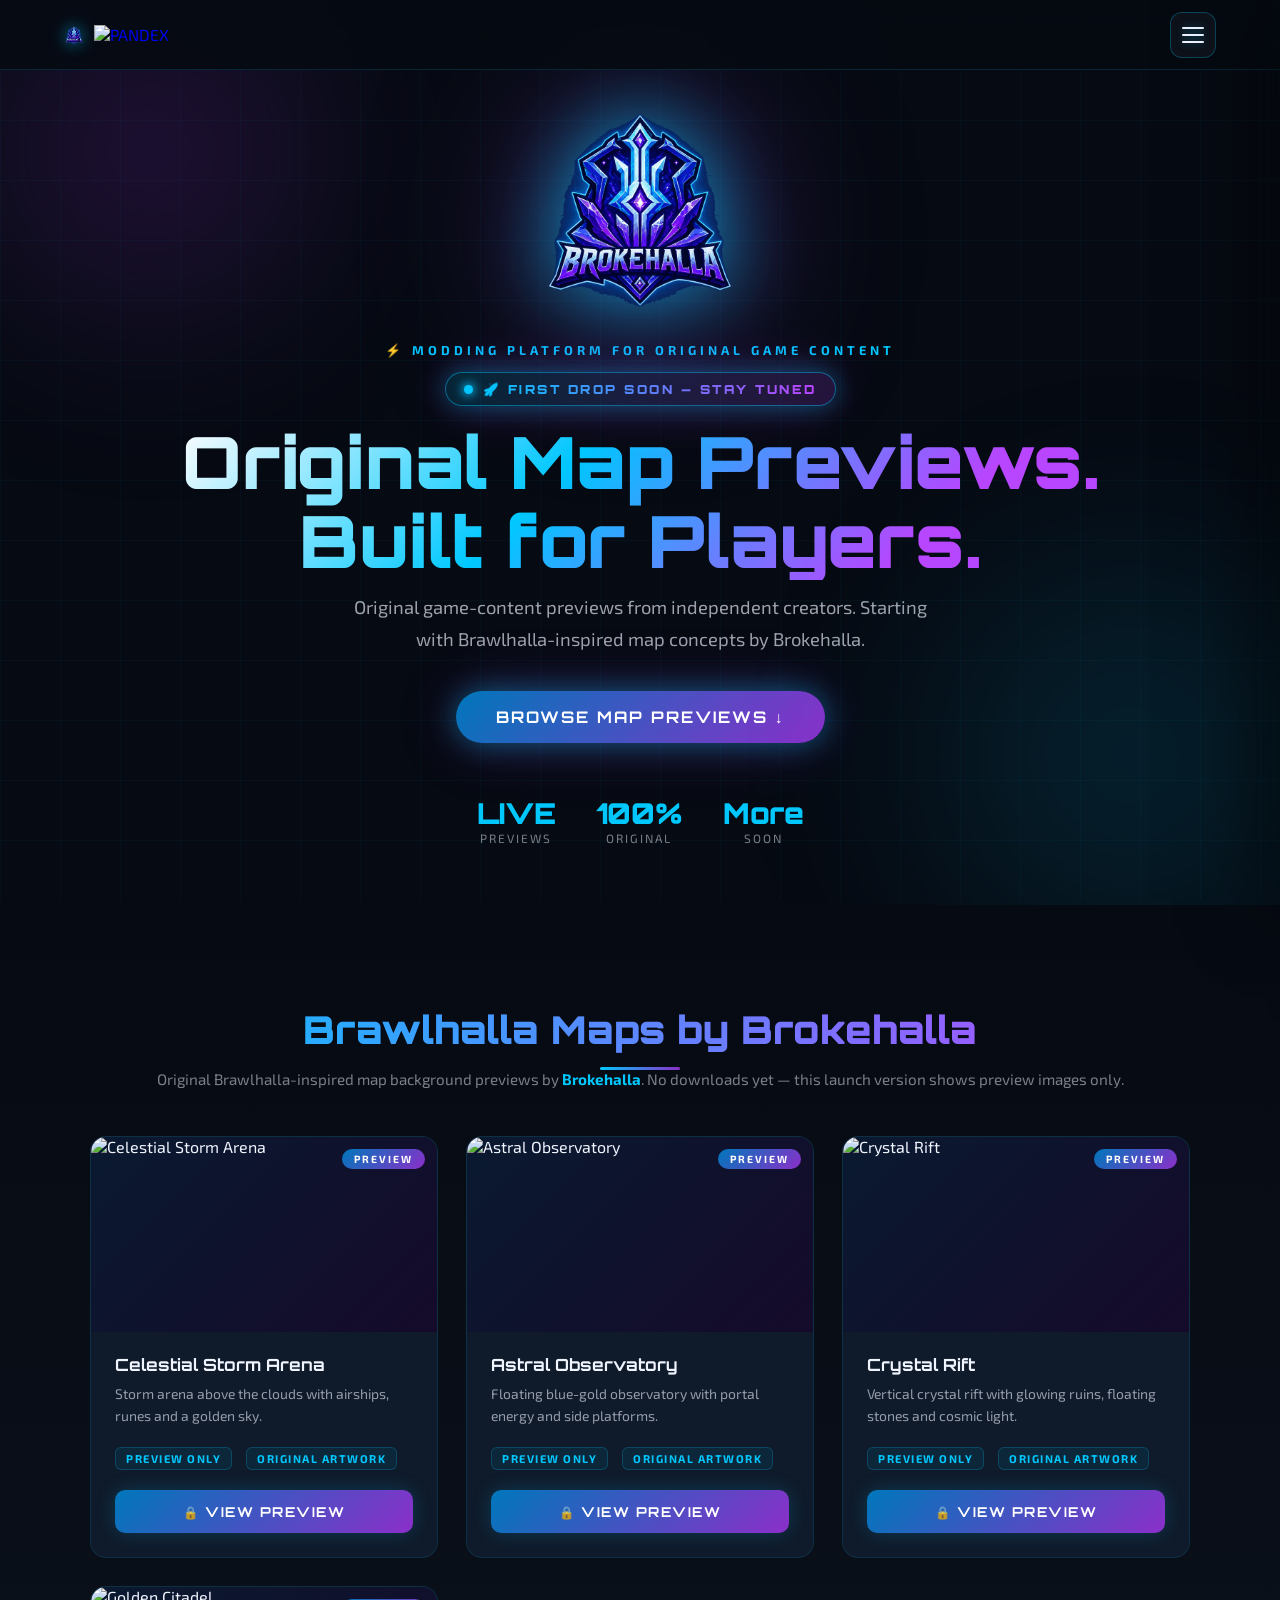
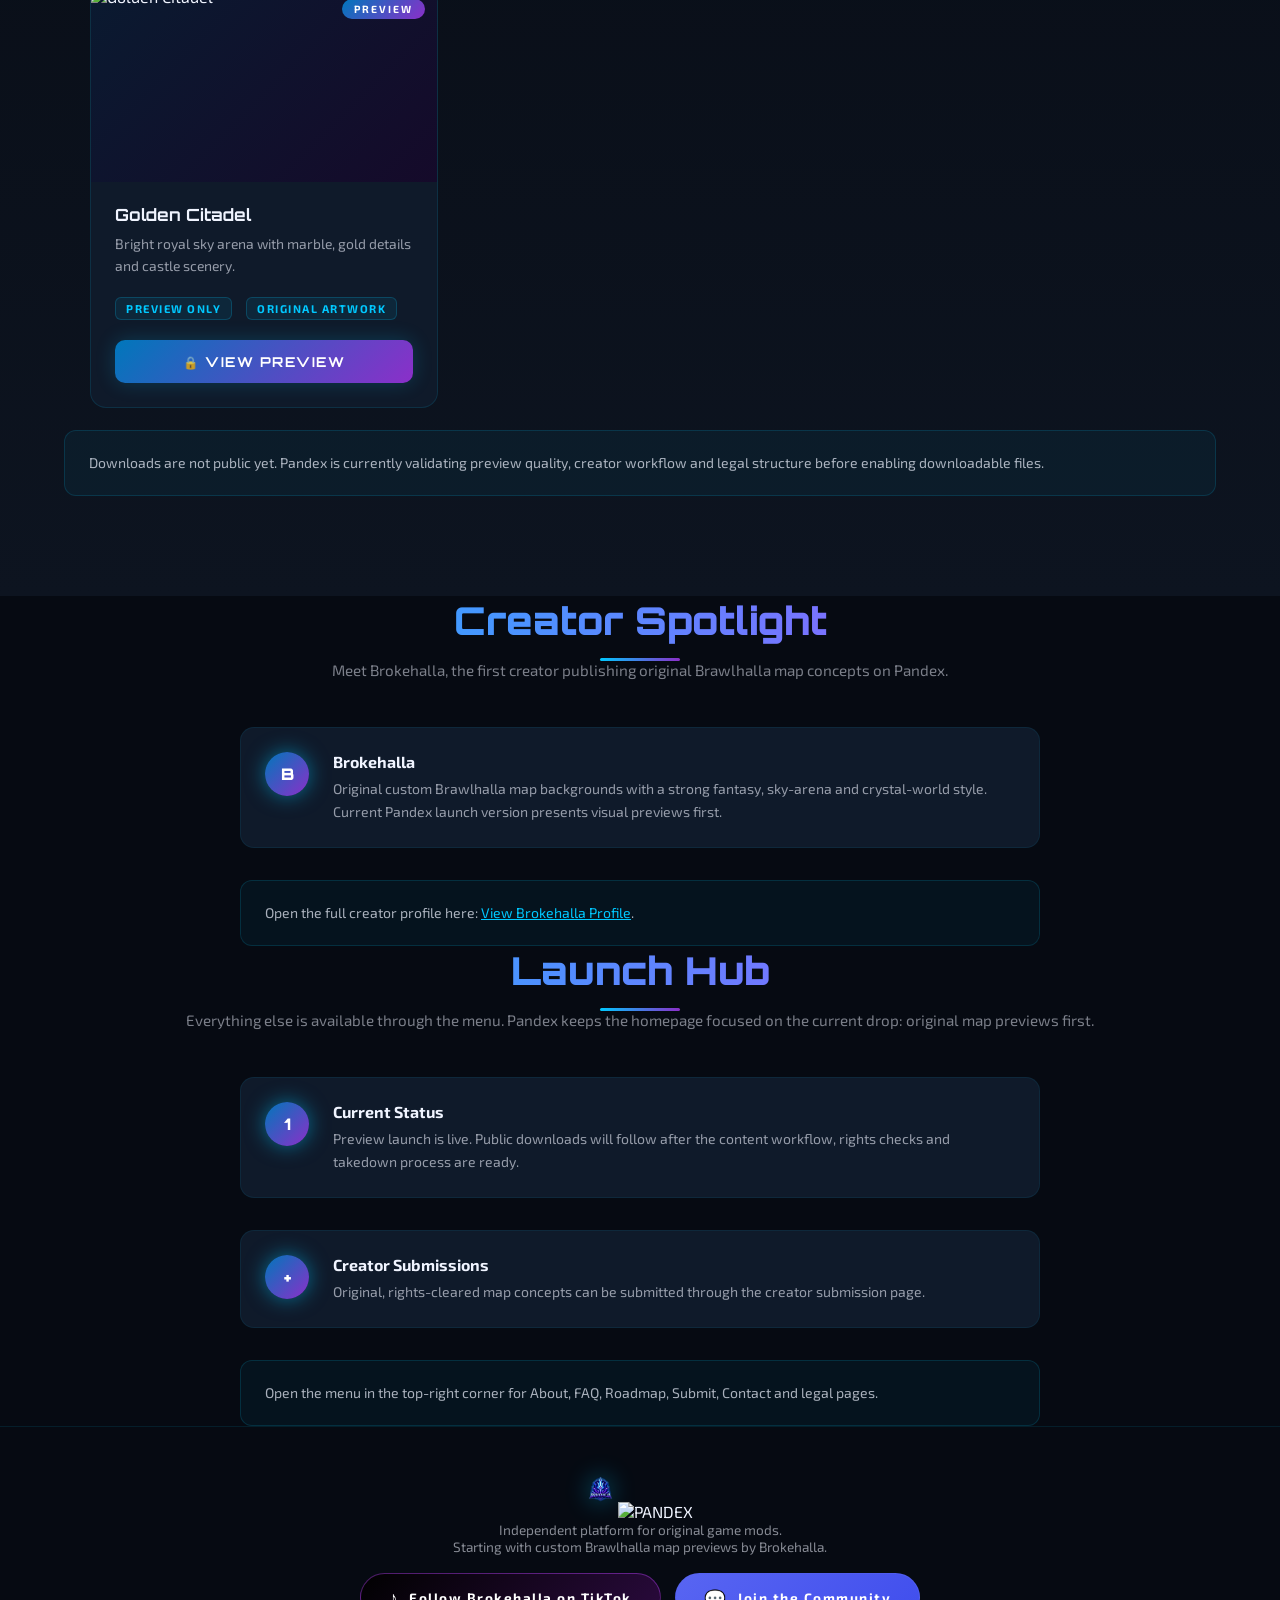
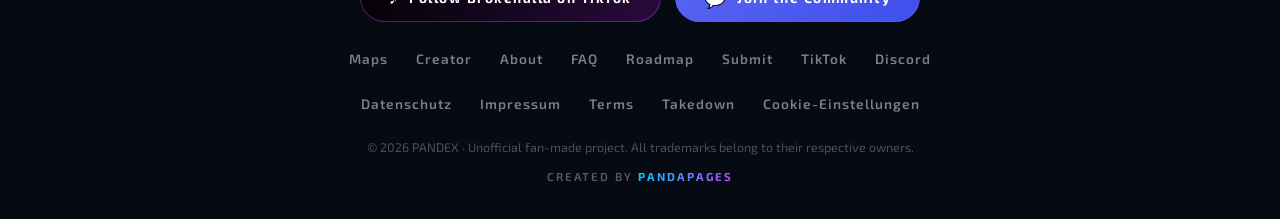
==== commit 2d8fcf27: "Finalize mobile menu, SEO metadata and homepage structure" ====
--- a/index.html
+++ b/index.html
@@ -3,7 +3,14 @@
 <head>
 <meta charset="UTF-8">
 <meta name="viewport" content="width=device-width, initial-scale=1.0">
-<meta name="description" content="PANDEX – Modding platform for original game content. Preview original custom Brawlhalla map concepts and community-made content.">
+<meta name="description" content="PANDEX is an independent modding platform for original game content. Preview original Brawlhalla-inspired map concepts by Brokehalla and follow the creator roadmap.">
+<meta property="og:title" content="PANDEX – Original Game Mod Previews">
+<meta property="og:description" content="Original map previews, creator submissions and community-made game content. Starting with Brawlhalla-inspired map concepts by Brokehalla.">
+<meta property="og:type" content="website">
+<meta property="og:image" content="images/logo.png">
+<meta name="twitter:card" content="summary_large_image">
+<meta name="twitter:title" content="PANDEX – Original Game Mod Previews">
+<meta name="twitter:description" content="Original map previews and creator-made game content.">
 <meta name="keywords" content="Pandex, modding, custom maps, Brawlhalla mods, game mods, community creators">
 <title>PANDEX – Modding Platform for Original Game Content</title>
 <link rel="icon" type="image/png" href="images/pandex-icon.png">
@@ -53,26 +60,59 @@
     display:flex; align-items:center; justify-content:space-between; height:70px;
   }
   .nav-logo-wrap {
-    display:flex; align-items:center; gap:12px;
+    display:flex; align-items:center; gap:10px;
     text-decoration:none;
     cursor:pointer;
-  }
-  .nav-logo-wrap img { height:29px; filter: drop-shadow(0 0 8px rgba(0,200,255,0.6)); }
-  .nav-brand {
-    font-family:'Orbitron',sans-serif;
-    font-size:1.25rem; font-weight:900;
-    background: linear-gradient(90deg, var(--blue), var(--violet));
-    -webkit-background-clip:text; -webkit-text-fill-color:transparent;
-    letter-spacing:2px;
-  }
-  .nav-links { display:flex; gap:32px; }
-  .nav-links a {
-    color: rgba(240,244,255,0.7);
-    text-decoration:none; font-weight:600; font-size:.9rem;
-    letter-spacing:1px; text-transform:uppercase;
-    transition: color .2s;
-  }
-  .nav-links a:hover { color: var(--blue); }
+    min-width:0;
+  }
+  .nav-logo-icon { height:20px; width:auto; filter: drop-shadow(0 0 8px rgba(0,200,255,0.55)); }
+  .nav-wordmark { height:20px; width:auto; max-width:150px; object-fit:contain; }
+  .nav-brand { display:none; }
+  @media (max-width:520px) {
+    .nav-wordmark { height:16px; max-width:118px; }
+    .nav-logo-icon { height:18px; }
+  }
+  .menu-toggle {
+    width:46px; height:46px;
+    border:1px solid rgba(0,200,255,0.28);
+    background:rgba(255,255,255,0.04);
+    border-radius:12px;
+    display:flex; flex-direction:column; align-items:center; justify-content:center;
+    gap:5px; cursor:pointer;
+    transition: border-color .2s, background .2s, box-shadow .2s;
+  }
+  .menu-toggle:hover { border-color:rgba(0,200,255,0.75); background:rgba(0,200,255,0.08); box-shadow:0 0 22px rgba(0,200,255,0.18); }
+  .menu-toggle span { width:22px; height:2px; border-radius:99px; background:var(--white); box-shadow:0 0 8px rgba(0,200,255,0.4); }
+  .menu-panel {
+    position:fixed; top:0; right:0; z-index:140;
+    width:min(390px, 88vw); height:100vh;
+    background:rgba(7,12,22,0.98);
+    border-left:1px solid rgba(0,200,255,0.2);
+    box-shadow:-30px 0 80px rgba(0,0,0,0.55), 0 0 60px rgba(0,200,255,0.08);
+    backdrop-filter:blur(20px);
+    transform:translateX(105%);
+    transition:transform .25s ease;
+    padding:26px 26px 34px;
+    display:flex; flex-direction:column;
+  }
+  .menu-panel.active { transform:translateX(0); }
+  .menu-head { display:flex; align-items:center; justify-content:space-between; margin-bottom:28px; }
+  .menu-head img { height:26px; filter: drop-shadow(0 0 8px rgba(0,200,255,0.6)); }
+  .menu-close { width:42px; height:42px; border-radius:50%; border:1px solid rgba(240,244,255,0.14); background:rgba(255,255,255,0.05); color:#fff; cursor:pointer; font-size:1.2rem; }
+  .menu-links { display:flex; flex-direction:column; gap:8px; }
+  .menu-links a {
+    color:rgba(240,244,255,0.78); text-decoration:none;
+    padding:14px 14px; border-radius:12px;
+    font-family:'Orbitron',sans-serif; font-size:.85rem; font-weight:800;
+    letter-spacing:1.5px; text-transform:uppercase;
+    border:1px solid transparent;
+    transition:background .2s, border-color .2s, color .2s, transform .2s;
+  }
+  .menu-links a:hover { color:#fff; background:rgba(0,200,255,0.08); border-color:rgba(0,200,255,0.24); transform:translateX(-2px); }
+  .menu-divider { height:1px; background:linear-gradient(90deg, transparent, rgba(0,200,255,0.35), transparent); margin:12px 0; }
+  .menu-note { margin-top:auto; color:rgba(240,244,255,0.42); font-size:.78rem; line-height:1.55; }
+  .menu-backdrop { position:fixed; inset:0; z-index:130; background:rgba(0,0,0,0.55); backdrop-filter:blur(4px); display:none; }
+  .menu-backdrop.active { display:block; }
 
   /* ── COMING SOON BADGE ── */
   .coming-soon-badge {
@@ -151,7 +191,7 @@
   }
 
   .hero-logo {
-    width: clamp(142px, 25.5vw, 285px);
+    width: clamp(106px, 19vw, 214px);
     filter: drop-shadow(0 0 40px rgba(0,200,255,0.7)) drop-shadow(0 0 80px rgba(139,47,201,0.5));
     animation: logoPulse 3s ease-in-out infinite;
     cursor: pointer;
@@ -409,7 +449,7 @@
     padding:48px 5% 36px;
     text-align:center;
   }
-  .footer-logo { height:36px; margin-bottom:16px; cursor:pointer;
+  .footer-logo { height:27px; margin-bottom:16px; cursor:pointer;
     filter: drop-shadow(0 0 12px rgba(0,200,255,0.4)); }
   .footer-brand { display:none; }
   .footer-links { display:flex; gap:28px; justify-content:center; flex-wrap:wrap; margin-bottom:28px; }
@@ -454,7 +494,8 @@
 
   /* ── RESPONSIVE ── */
   @media(max-width:640px){
-    .nav-links { display:none; }
+    nav { height:64px; padding:0 4%; }
+    .menu-toggle { width:42px; height:42px; }
     .hero-stats { gap:24px; }
   }
 
@@ -552,11 +593,9 @@
 
   /* ── COOKIE CONSENT (centered blocking modal) ── */
   #cookieBanner {
-    position: fixed; inset: 0; z-index: 9999;
-    background: rgba(0,0,0,0.85);
-    backdrop-filter: blur(10px);
-    display: flex; align-items: center; justify-content: center;
-    padding: 20px;
+    position: fixed; left:20px; right:20px; bottom:20px; z-index:9999;
+    display:flex; justify-content:center;
+    pointer-events:none;
     animation: cookieFadeIn 0.35s ease;
   }
   #cookieBanner.hidden { display: none; }
@@ -566,11 +605,12 @@
     border: 1px solid rgba(0,200,255,0.4);
     border-radius: 18px;
     padding: 32px 30px 28px;
-    max-width: 480px; width: 100%;
+    max-width: 720px; width: 100%;
     max-height: 90vh; overflow-y: auto;
     text-align: center;
     box-shadow: 0 0 60px rgba(0,200,255,0.25), 0 0 100px rgba(139,47,201,0.18), 0 20px 60px rgba(0,0,0,0.7);
     animation: cookieSlideIn 0.4s cubic-bezier(0.16,1,0.3,1);
+    pointer-events:auto;
   }
   @keyframes cookieSlideIn {
     from { transform: translateY(20px) scale(0.96); opacity: 0; }
@@ -641,21 +681,45 @@
 <body>
 
 <nav>
-  <a class="nav-logo-wrap" href="#" onclick="window.scrollTo({top:0,behavior:'smooth'}); return false;">
-    <img src="images/logo.png" alt="PANDEX">
+  <a class="nav-logo-wrap" href="index.html" aria-label="PANDEX home">
+    <img class="nav-logo-icon" src="images/logo.png" alt="Pandex panda icon">
+    <img class="nav-wordmark" src="images/pandex-wordmark.png" alt="PANDEX">
   </a>
-  <div class="nav-links">
-    <a href="#maps">Maps</a>
-    <a href="creator-brokehalla.html">Creator</a>
-    <a href="about.html">About</a>
-    <a href="faq.html">FAQ</a>
-    <a href="roadmap.html">Roadmap</a>
-    <a href="submit.html">Submit</a>
-    <a href="contact.html">Contact</a>
-    <a onclick="window.open('https://discord.gg/SyTpDNjmaG','_blank')" href="#">Discord</a>
-    <a onclick="window.open('https://www.tiktok.com/@brokehalla','_blank')" href="#">TikTok</a>
-  </div>
+  <button class="menu-toggle" onclick="openMenu()" aria-label="Open navigation menu">
+    <span></span><span></span><span></span>
+  </button>
 </nav>
+
+<div id="menuBackdrop" class="menu-backdrop" onclick="closeMenu()"></div>
+<aside id="menuPanel" class="menu-panel" aria-label="PANDEX navigation">
+  <div class="menu-head">
+    <div style="display:flex;align-items:center;gap:10px;">
+      <img src="images/logo.png" alt="Pandex panda icon">
+      <img src="images/pandex-wordmark.png" alt="PANDEX" style="height:22px;width:auto;max-width:150px;object-fit:contain;">
+    </div>
+    <button class="menu-close" onclick="closeMenu()" aria-label="Close navigation menu">×</button>
+  </div>
+  <div class="menu-links">
+    <a href="index.html" onclick="closeMenu()">Home</a>
+    <a href="index.html#maps" onclick="closeMenu()">Maps</a>
+    <a href="creator-brokehalla.html" onclick="closeMenu()">Creator</a>
+    <a href="about.html" onclick="closeMenu()">About</a>
+    <a href="faq.html" onclick="closeMenu()">FAQ</a>
+    <a href="roadmap.html" onclick="closeMenu()">Roadmap</a>
+    <a href="submit.html" onclick="closeMenu()">Submit</a>
+    <a href="contact.html" onclick="closeMenu()">Contact</a>
+    <div class="menu-divider"></div>
+    <a href="privacy.html" onclick="closeMenu()">Privacy</a>
+    <a href="impressum.html" onclick="closeMenu()">Impressum</a>
+    <a href="terms.html" onclick="closeMenu()">Terms</a>
+    <a href="takedown.html" onclick="closeMenu()">Takedown</a>
+    <div class="menu-divider"></div>
+    <a href="https://discord.gg/SyTpDNjmaG" target="_blank" onclick="closeMenu()">Discord</a>
+    <a href="https://www.tiktok.com/@brokehalla" target="_blank" onclick="closeMenu()">TikTok</a>
+  </div>
+  <div class="menu-note">PANDEX is an independent fan-content platform. Current public version shows original map previews.</div>
+</aside>
+
 
 <section class="hero">
   <div class="hero-bg-orb orb1"></div>
@@ -667,8 +731,8 @@
     <span class="cs-pulse"></span>
     <span class="cs-text">🚀 FIRST DROP SOON — STAY TUNED</span>
   </div>
-  <h1 class="hero-title">Original Mods.<br>Built for Games.</h1>
-  <p class="hero-sub">Pandex hosts original custom content from independent creators. Current launch version showcases original Brawlhalla map background previews by Brokehalla, with more games planned later.</p>
+  <h1 class="hero-title">Original Map Previews.<br>Built for Players.</h1>
+  <p class="hero-sub">Original game-content previews from independent creators. Starting with Brawlhalla-inspired map concepts by Brokehalla.</p>
   <a class="hero-cta" href="#maps">Browse Map Previews ↓</a>
   <div class="hero-stats">
     <div class="hero-stat">
@@ -689,66 +753,69 @@
 <section id="maps">
   <h2 class="section-title">Brawlhalla Maps by Brokehalla</h2>
   <div class="section-divider"></div>
-  <p class="section-sub">Original custom Brawlhalla map concepts by independent creator <strong style="color:var(--blue);">Brokehalla</strong>. Current version shows image previews only.</p>
+  <p class="section-sub">Original Brawlhalla-inspired map background previews by <strong style="color:var(--blue);">Brokehalla</strong>. No downloads yet — this launch version shows preview images only.</p>
 
   <div class="maps-grid">
 
     <div class="map-card">
-      <div class="map-preview-wrap" onclick="openPreview('Celestial Storm Arena','images/celestial-storm-arena.png')"><img src="images/celestial-storm-arena.png" alt="Celestial Storm Arena" class="map-preview-img"><div class="map-zoom-hint">🔍 Click to enlarge</div></div>
+      <div class="map-preview-wrap" onclick="openPreview('Celestial Storm Arena','images/celestial-storm-arena.png')"><img src="images/celestial-storm-arena.png" alt="Celestial Storm Arena" class="map-preview-img"><div class="map-zoom-hint">Click to enlarge</div></div>
       <span class="map-badge">PREVIEW</span>
       <div class="map-body">
         <div class="map-name">Celestial Storm Arena</div>
-        <div class="map-desc">A floating battle platform between storm clouds, airships and a golden celestial sky.</div>
+        <div class="map-desc">Storm arena above the clouds with airships, runes and a golden sky.</div>
         <div class="map-meta">
-          <span class="map-tag">Background</span>
-          <span class="map-tag">Concept</span>
+          <span class="map-tag">Preview only</span>
+          <span class="map-tag">Original artwork</span>
         </div>
-        <button class="btn-download" onclick="openPreview('Celestial Storm Arena','images/celestial-storm-arena.png')">🔍 View Image</button>
+        <button class="btn-download" onclick="openPreview('Celestial Storm Arena','images/celestial-storm-arena.png')">View Preview</button>
       </div>
     </div>
 
     <div class="map-card">
-      <div class="map-preview-wrap" onclick="openPreview('Astral Observatory','images/astral-observatory.png')"><img src="images/astral-observatory.png" alt="Astral Observatory" class="map-preview-img"><div class="map-zoom-hint">🔍 Click to enlarge</div></div>
+      <div class="map-preview-wrap" onclick="openPreview('Astral Observatory','images/astral-observatory.png')"><img src="images/astral-observatory.png" alt="Astral Observatory" class="map-preview-img"><div class="map-zoom-hint">Click to enlarge</div></div>
       <span class="map-badge">PREVIEW</span>
       <div class="map-body">
         <div class="map-name">Astral Observatory</div>
-        <div class="map-desc">A blue-gold observatory above the clouds with floating platforms, gears and a glowing portal.</div>
+        <div class="map-desc">Floating blue-gold observatory with portal energy and side platforms.</div>
         <div class="map-meta">
-          <span class="map-tag">Background</span>
-          <span class="map-tag">Concept</span>
+          <span class="map-tag">Preview only</span>
+          <span class="map-tag">Original artwork</span>
         </div>
-        <button class="btn-download" onclick="openPreview('Astral Observatory','images/astral-observatory.png')">🔍 View Image</button>
+        <button class="btn-download" onclick="openPreview('Astral Observatory','images/astral-observatory.png')">View Preview</button>
       </div>
     </div>
 
     <div class="map-card">
-      <div class="map-preview-wrap" onclick="openPreview('Crystal Rift','images/crystal-rift.png')"><img src="images/crystal-rift.png" alt="Crystal Rift" class="map-preview-img"><div class="map-zoom-hint">🔍 Click to enlarge</div></div>
+      <div class="map-preview-wrap" onclick="openPreview('Crystal Rift','images/crystal-rift.png')"><img src="images/crystal-rift.png" alt="Crystal Rift" class="map-preview-img"><div class="map-zoom-hint">Click to enlarge</div></div>
       <span class="map-badge">PREVIEW</span>
       <div class="map-body">
         <div class="map-name">Crystal Rift</div>
-        <div class="map-desc">A vertical crystal world with glowing ruins, floating platforms and a deep cosmic vortex overhead.</div>
+        <div class="map-desc">Vertical crystal rift with glowing ruins, floating stones and cosmic light.</div>
         <div class="map-meta">
-          <span class="map-tag">Background</span>
-          <span class="map-tag">Concept</span>
+          <span class="map-tag">Preview only</span>
+          <span class="map-tag">Original artwork</span>
         </div>
-        <button class="btn-download" onclick="openPreview('Crystal Rift','images/crystal-rift.png')">🔍 View Image</button>
+        <button class="btn-download" onclick="openPreview('Crystal Rift','images/crystal-rift.png')">View Preview</button>
       </div>
     </div>
 
     <div class="map-card">
-      <div class="map-preview-wrap" onclick="openPreview('Golden Citadel','images/golden-citadel.png')"><img src="images/golden-citadel.png" alt="Golden Citadel" class="map-preview-img"><div class="map-zoom-hint">🔍 Click to enlarge</div></div>
+      <div class="map-preview-wrap" onclick="openPreview('Golden Citadel','images/golden-citadel.png')"><img src="images/golden-citadel.png" alt="Golden Citadel" class="map-preview-img"><div class="map-zoom-hint">Click to enlarge</div></div>
       <span class="map-badge">PREVIEW</span>
       <div class="map-body">
         <div class="map-name">Golden Citadel</div>
-        <div class="map-desc">A bright royal arena with marble platforms, golden towers, pine trees and a castle above the clouds.</div>
+        <div class="map-desc">Bright royal sky arena with marble, gold details and castle scenery.</div>
         <div class="map-meta">
-          <span class="map-tag">Background</span>
-          <span class="map-tag">Concept</span>
+          <span class="map-tag">Preview only</span>
+          <span class="map-tag">Original artwork</span>
         </div>
-        <button class="btn-download" onclick="openPreview('Golden Citadel','images/golden-citadel.png')">🔍 View Image</button>
+        <button class="btn-download" onclick="openPreview('Golden Citadel','images/golden-citadel.png')">View Preview</button>
       </div>
     </div>
 
+  </div>
+  <div class="install-note" style="margin-top:22px;">
+    Downloads are not public yet. Pandex is currently validating preview quality, creator workflow and legal structure before enabling downloadable files.
   </div>
 </section>
 
@@ -770,92 +837,37 @@
   </div>
 </section>
 
-<section id="submit">
-  <h2 class="section-title">Submit Your Map</h2>
+<section id="launch-hub">
+  <h2 class="section-title">Launch Hub</h2>
   <div class="section-divider"></div>
-  <p class="section-sub">Want your original map background on Pandex? Send your preview images and project details for review.</p>
+  <p class="section-sub">Everything else is available through the menu. Pandex keeps the homepage focused on the current drop: original map previews first.</p>
 
   <div class="install-wrap">
     <div class="install-step">
       <div class="step-num">1</div>
       <div class="step-content">
-        <div class="step-title">Original Content Only</div>
-        <div class="step-desc">Submit only content you created yourself. No anime characters, copied artwork, ripped game assets, third-party logos or other protected IP.</div>
+        <div class="step-title">Current Status</div>
+        <div class="step-desc">Preview launch is live. Public downloads will follow after the content workflow, rights checks and takedown process are ready.</div>
       </div>
     </div>
-
     <div class="install-step">
-      <div class="step-num">2</div>
+      <div class="step-num">+</div>
       <div class="step-content">
-        <div class="step-title">Send Preview Images</div>
-        <div class="step-desc">Include the map name, preview images, creator name, social links and a short description of the concept.</div>
+        <div class="step-title">Creator Submissions</div>
+        <div class="step-desc">Original, rights-cleared map concepts can be submitted through the creator submission page.</div>
       </div>
     </div>
-
-    <div class="install-step">
-      <div class="step-num">3</div>
-      <div class="step-content">
-        <div class="step-title">Manual Review</div>
-        <div class="step-desc">Pandex reviews submissions manually before anything goes live. Approved maps can be added as previews first and downloads later.</div>
-      </div>
-    </div>
-
     <div class="install-note">
-      <strong>Contact:</strong><br>
-      Review the requirements before sending files. <a href="submit.html" style="color:var(--blue);">Open the creator submission guide</a>.
+      Open the menu in the top-right corner for About, FAQ, Roadmap, Submit, Contact and legal pages.
     </div>
   </div>
 </section>
 
-<section id="faq-teaser">
-  <h2 class="section-title">FAQ</h2>
-  <div class="section-divider"></div>
-  <p class="section-sub">Quick answers for visitors, creators and rights holders.</p>
-  <div class="install-wrap">
-    <div class="install-step"><div class="step-num">?</div><div class="step-content"><div class="step-title">Are downloads available?</div><div class="step-desc">Current launch version shows image previews only. Downloads can be added later after the content workflow is ready.</div></div></div>
-    <div class="install-step"><div class="step-num">✓</div><div class="step-content"><div class="step-title">Can creators submit maps?</div><div class="step-desc">Yes. Creators can submit original, rights-cleared content through the submission guide.</div></div></div>
-    <div class="install-note">Need the full overview? <a href="faq.html" style="color:var(--blue);">Open the Pandex FAQ</a>.</div>
-  </div>
-</section>
-
-<section id="roadmap-teaser">
-  <h2 class="section-title">Roadmap</h2>
-  <div class="section-divider"></div>
-  <p class="section-sub">Pandex is launching in clear phases: previews first, then rights-cleared downloads and more creator workflows.</p>
-  <div class="install-wrap">
-    <div class="install-step"><div class="step-num">1</div><div class="step-content"><div class="step-title">Phase 1: Preview Launch</div><div class="step-desc">Original map background previews, legal pages, creator submission guidance and community links.</div></div></div>
-    <div class="install-step"><div class="step-num">2</div><div class="step-content"><div class="step-title">Phase 2: Downloads</div><div class="step-desc">Download access after the content workflow, rights checks and takedown process are ready.</div></div></div>
-    <div class="install-note">See the full plan here: <a href="roadmap.html" style="color:var(--blue);">Open Pandex Roadmap</a>.</div>
-  </div>
-</section>
-
-<section id="contact-teaser">
-  <h2 class="section-title">Contact & Community</h2>
-  <div class="section-divider"></div>
-  <p class="section-sub">One place for creators, visitors and rights holders to reach Pandex.</p>
-  <div class="install-wrap">
-    <div class="install-step"><div class="step-num">✉</div><div class="step-content"><div class="step-title">Creator Submissions</div><div class="step-desc">Creators can send original map concepts, preview images and project details through the submission guide.</div></div></div>
-    <div class="install-step"><div class="step-num">⚖</div><div class="step-content"><div class="step-title">Rights & Takedown Contact</div><div class="step-desc">Rights holders can use the takedown process if content appears on Pandex that should not be there.</div></div></div>
-    <div class="install-note">Open the full contact overview here: <a href="contact.html" style="color:var(--blue);">Contact Pandex</a>.</div>
-  </div>
-</section>
-
-<section id="legal-info">
-  <h2 class="section-title">Platform Rules</h2>
-  <div class="section-divider"></div>
-  <p class="section-sub">Pandex is an independent fan-content platform. It is not affiliated with Ubisoft, Blue Mammoth Games or Brawlhalla. All trademarks belong to their respective owners.</p>
-
-  <div class="install-wrap">
-    <div class="install-note">
-      <strong>Creator rule:</strong><br>
-      Every submitted asset must be original, rights-cleared and removable on request. Rights holders can contact Pandex through the Takedown Policy in the footer.
-    </div>
-  </div>
-</section>
-
 <footer>
-  <img class="footer-logo" src="images/logo.png" alt="PANDEX"
-       onclick="window.scrollTo({top:0,behavior:'smooth'})">
+  <div class="footer-logo-row" onclick="window.scrollTo({top:0,behavior:'smooth'})" aria-label="Back to top">
+    <img class="footer-logo" src="images/logo.png" alt="Pandex panda icon">
+    <img class="footer-wordmark" src="images/pandex-wordmark.png" alt="PANDEX">
+  </div>
   <div class="footer-brand">PANDEX</div>
   <div style="font-size:.85rem; color:rgba(240,244,255,.55); margin-bottom:18px; max-width:520px; margin-left:auto; margin-right:auto;">
     Independent platform for original game mods.<br>
@@ -880,8 +892,8 @@
     <a href="https://discord.gg/SyTpDNjmaG" target="_blank">Discord</a>
   </div>
   <div class="footer-links" style="margin-top:16px;">
-    <a onclick="openLegal('privacy')" style="cursor:pointer;">Datenschutz</a>
-    <a onclick="openLegal('imprint')" style="cursor:pointer;">Impressum</a>
+    <a href="privacy.html">Datenschutz</a>
+    <a href="impressum.html">Impressum</a>
     <a href="terms.html">Terms</a>
     <a href="takedown.html">Takedown</a>
     <a onclick="showConsentModal()" style="cursor:pointer;">Cookie-Einstellungen</a>
@@ -893,7 +905,19 @@
 </footer>
 
 <script>
-  function openPreview(name, src) {
+  function openMenu() {
+    document.getElementById('menuPanel').classList.add('active');
+    document.getElementById('menuBackdrop').classList.add('active');
+    document.body.style.overflow = 'hidden';
+  }
+  function closeMenu() {
+    document.getElementById('menuPanel').classList.remove('active');
+    document.getElementById('menuBackdrop').classList.remove('active');
+    document.body.style.overflow = '';
+  }
+
+  function openPreview
+(name, src) {
     document.getElementById('imgPreviewImg').src = src;
     document.getElementById('imgPreviewLabel').textContent = name;
     document.getElementById('imgPreviewOverlay').classList.add('active');
@@ -904,7 +928,7 @@
     document.body.style.overflow = '';
   }
   document.addEventListener('keydown', function(e){
-    if(e.key === 'Escape') { closePreview(); closeLegal(); }
+    if(e.key === 'Escape') { closePreview(); closeLegal(); closeMenu(); }
   });
 
   // ── COOKIE CONSENT (GDPR / EU) ──
@@ -1026,7 +1050,7 @@
       + '<h3>5. Availability</h3>'
       + '<p>Pandex may change, pause or discontinue parts of the website at any time. Preview images and downloads may be added, changed or removed.</p>'
       + '<h3>6. Contact</h3>'
-      + '<p>Questions about these terms can be sent to <a href="mailto:kontakt.pandapages@gmail.com">kontakt.pandapages@gmail.com</a>.</p>'
+      + '<p>Questions about these terms can be sent to <a href="mailto:kontakt.pandapages@gmail.com">kontakt.pandapages@gmail.com</a>.</p>',
 
     takedown: '<h2>Takedown Policy</h2>'
       + '<h3>1. Rights Holder Requests</h3>'
@@ -1044,7 +1068,7 @@
       + '<h3>4. Creator Response</h3>'
       + '<p>If necessary, Pandex may contact the creator for clarification or proof of rights before deciding whether content remains online.</p>'
       + '<h3>5. Contact</h3>'
-      + '<p>Takedown requests should be sent to <a href="mailto:kontakt.pandapages@gmail.com">kontakt.pandapages@gmail.com</a> with the subject <strong>Pandex Takedown Request</strong>.</p>'
+      + '<p>Takedown requests should be sent to <a href="mailto:kontakt.pandapages@gmail.com">kontakt.pandapages@gmail.com</a> with the subject <strong>Pandex Takedown Request</strong>.</p>',
 
     imprint: '<h2>Impressum</h2>'
 
@@ -1130,12 +1154,12 @@
     <div class="cookie-title">We Use Cookies / Wir nutzen Cookies</div>
     <div class="cookie-text">
       Diese Website verwendet technisch notwendige Cookies. Mit Ihrer Einwilligung setzen wir zus&auml;tzlich Cookies und &auml;hnliche Technologien f&uuml;r <strong>Reichweitenmessung und personalisierte Werbung</strong> ein (z.&nbsp;B. Google AdSense, HilltopAds, TikTok Pixel &mdash; geplant). Sie k&ouml;nnen Ihre Einwilligung jederzeit widerrufen. Details in unserer
-      <a onclick="openLegal('privacy')">Datenschutzerkl&auml;rung</a> und im <a onclick="openLegal('imprint')">Impressum</a>.
+      <a href="privacy.html">Datenschutzerkl&auml;rung</a> und im <a href="impressum.html">Impressum</a>.
     </div>
     <div class="cookie-btns">
       <button class="btn-cookie-accept" onclick="acceptCookies()">✓ Alle akzeptieren</button>
       <button class="btn-cookie-reject" onclick="rejectCookies()">Nur notwendige</button>
-      <button class="btn-cookie-settings" onclick="openLegal('privacy')">Mehr erfahren</button>
+      <button class="btn-cookie-settings" onclick="window.location.href='privacy.html'">Mehr erfahren</button>
     </div>
   </div>
 </div>
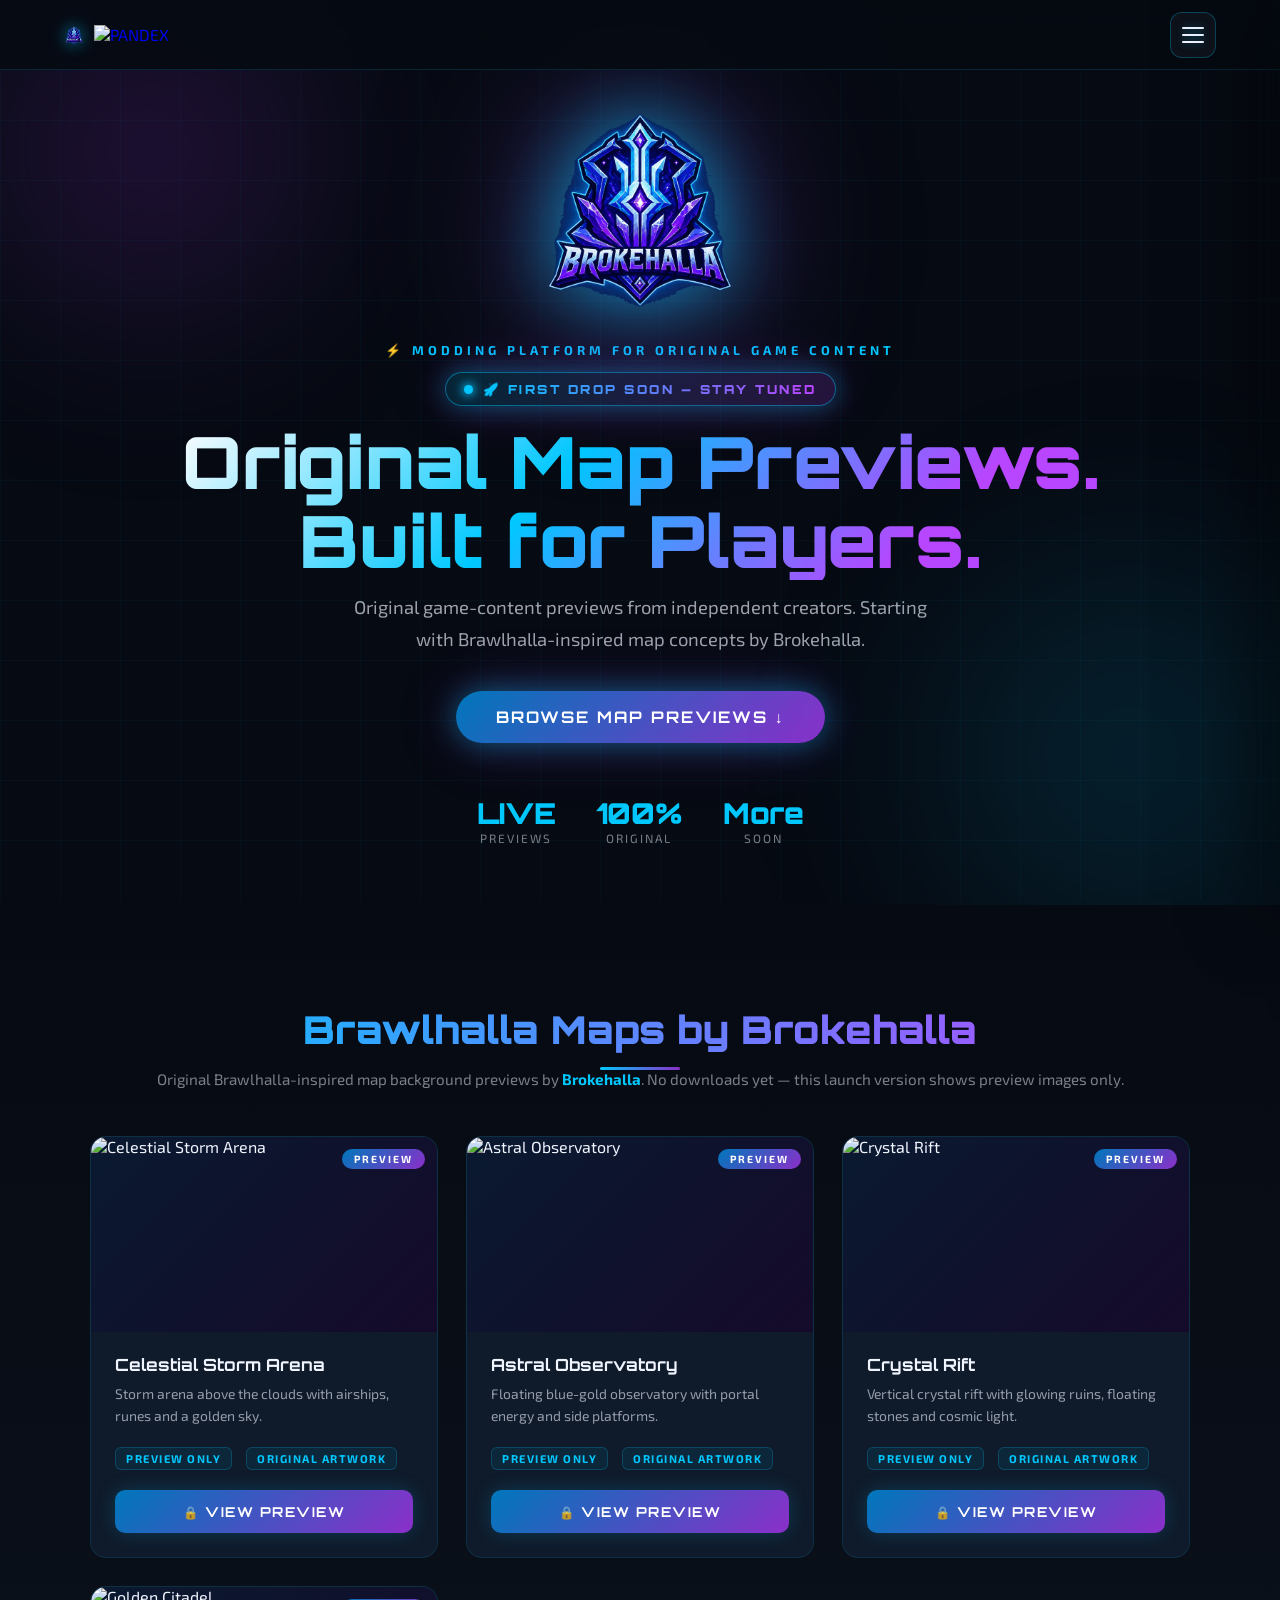
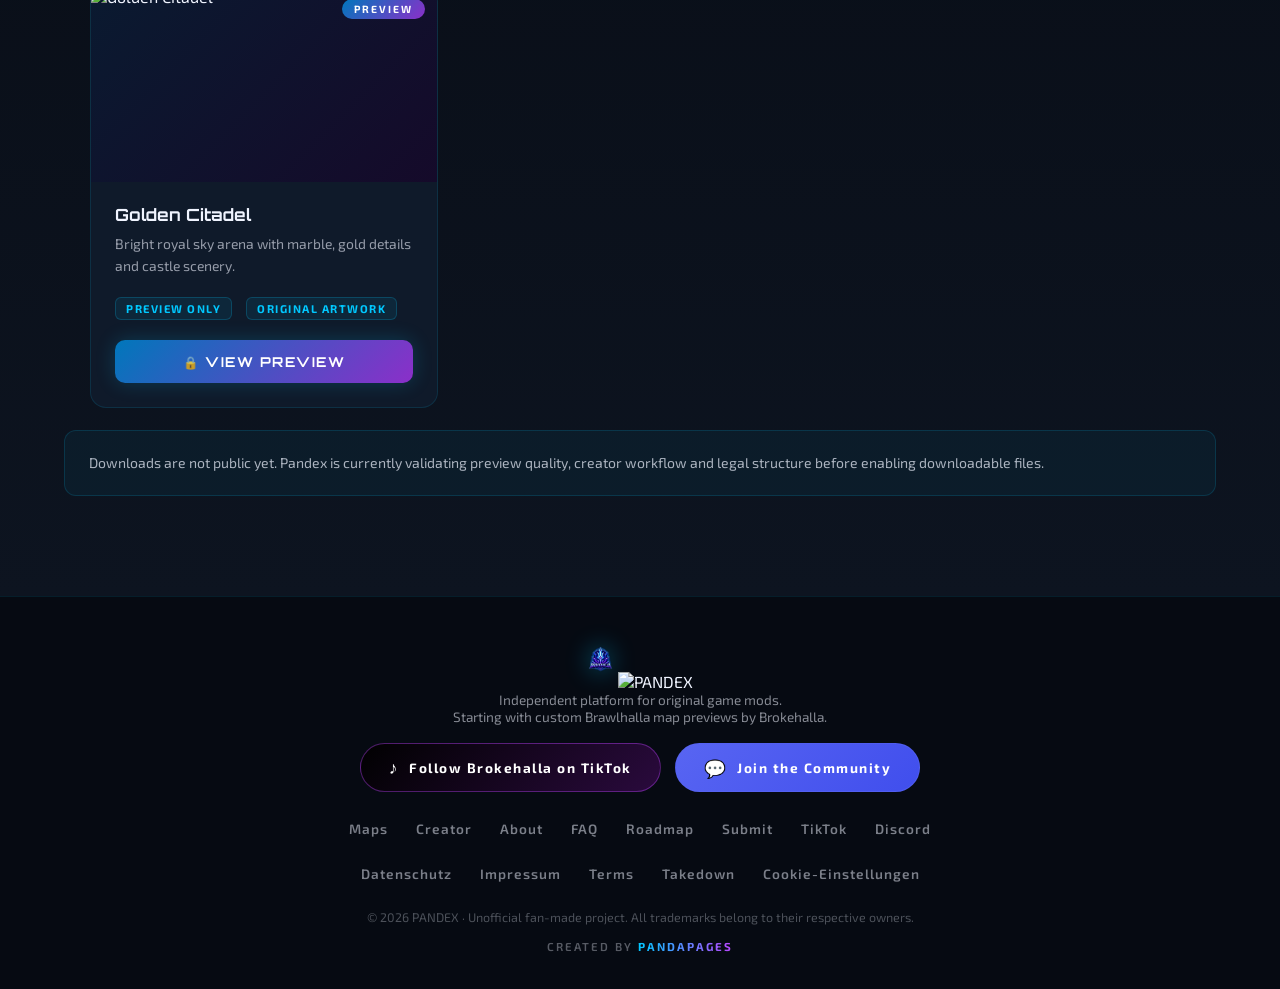
==== commit 64e27b49: "Simplify homepage and expand hamburger menu" ====
--- a/index.html
+++ b/index.html
@@ -711,8 +711,8 @@
     <div class="menu-divider"></div>
     <a href="privacy.html" onclick="closeMenu()">Privacy</a>
     <a href="impressum.html" onclick="closeMenu()">Impressum</a>
-    <a href="terms.html" onclick="closeMenu()">Terms</a>
-    <a href="takedown.html" onclick="closeMenu()">Takedown</a>
+    <a href="terms.html" onclick="closeMenu()">Terms of Service</a>
+    <a href="takedown.html" onclick="closeMenu()">Takedown Policy</a>
     <div class="menu-divider"></div>
     <a href="https://discord.gg/SyTpDNjmaG" target="_blank" onclick="closeMenu()">Discord</a>
     <a href="https://www.tiktok.com/@brokehalla" target="_blank" onclick="closeMenu()">TikTok</a>
@@ -819,49 +819,7 @@
   </div>
 </section>
 
-<section id="creator-teaser">
-  <h2 class="section-title">Creator Spotlight</h2>
-  <div class="section-divider"></div>
-  <p class="section-sub">Meet Brokehalla, the first creator publishing original Brawlhalla map concepts on Pandex.</p>
-  <div class="install-wrap">
-    <div class="install-step">
-      <div class="step-num">B</div>
-      <div class="step-content">
-        <div class="step-title">Brokehalla</div>
-        <div class="step-desc">Original custom Brawlhalla map backgrounds with a strong fantasy, sky-arena and crystal-world style. Current Pandex launch version presents visual previews first.</div>
-      </div>
-    </div>
-    <div class="install-note">
-      Open the full creator profile here: <a href="creator-brokehalla.html" style="color:var(--blue);">View Brokehalla Profile</a>.
-    </div>
-  </div>
-</section>
-
-<section id="launch-hub">
-  <h2 class="section-title">Launch Hub</h2>
-  <div class="section-divider"></div>
-  <p class="section-sub">Everything else is available through the menu. Pandex keeps the homepage focused on the current drop: original map previews first.</p>
-
-  <div class="install-wrap">
-    <div class="install-step">
-      <div class="step-num">1</div>
-      <div class="step-content">
-        <div class="step-title">Current Status</div>
-        <div class="step-desc">Preview launch is live. Public downloads will follow after the content workflow, rights checks and takedown process are ready.</div>
-      </div>
-    </div>
-    <div class="install-step">
-      <div class="step-num">+</div>
-      <div class="step-content">
-        <div class="step-title">Creator Submissions</div>
-        <div class="step-desc">Original, rights-cleared map concepts can be submitted through the creator submission page.</div>
-      </div>
-    </div>
-    <div class="install-note">
-      Open the menu in the top-right corner for About, FAQ, Roadmap, Submit, Contact and legal pages.
-    </div>
-  </div>
-</section>
+<!-- Homepage intentionally ends after map previews. Additional platform information is available through the menu. -->
 
 <footer>
   <div class="footer-logo-row" onclick="window.scrollTo({top:0,behavior:'smooth'})" aria-label="Back to top">
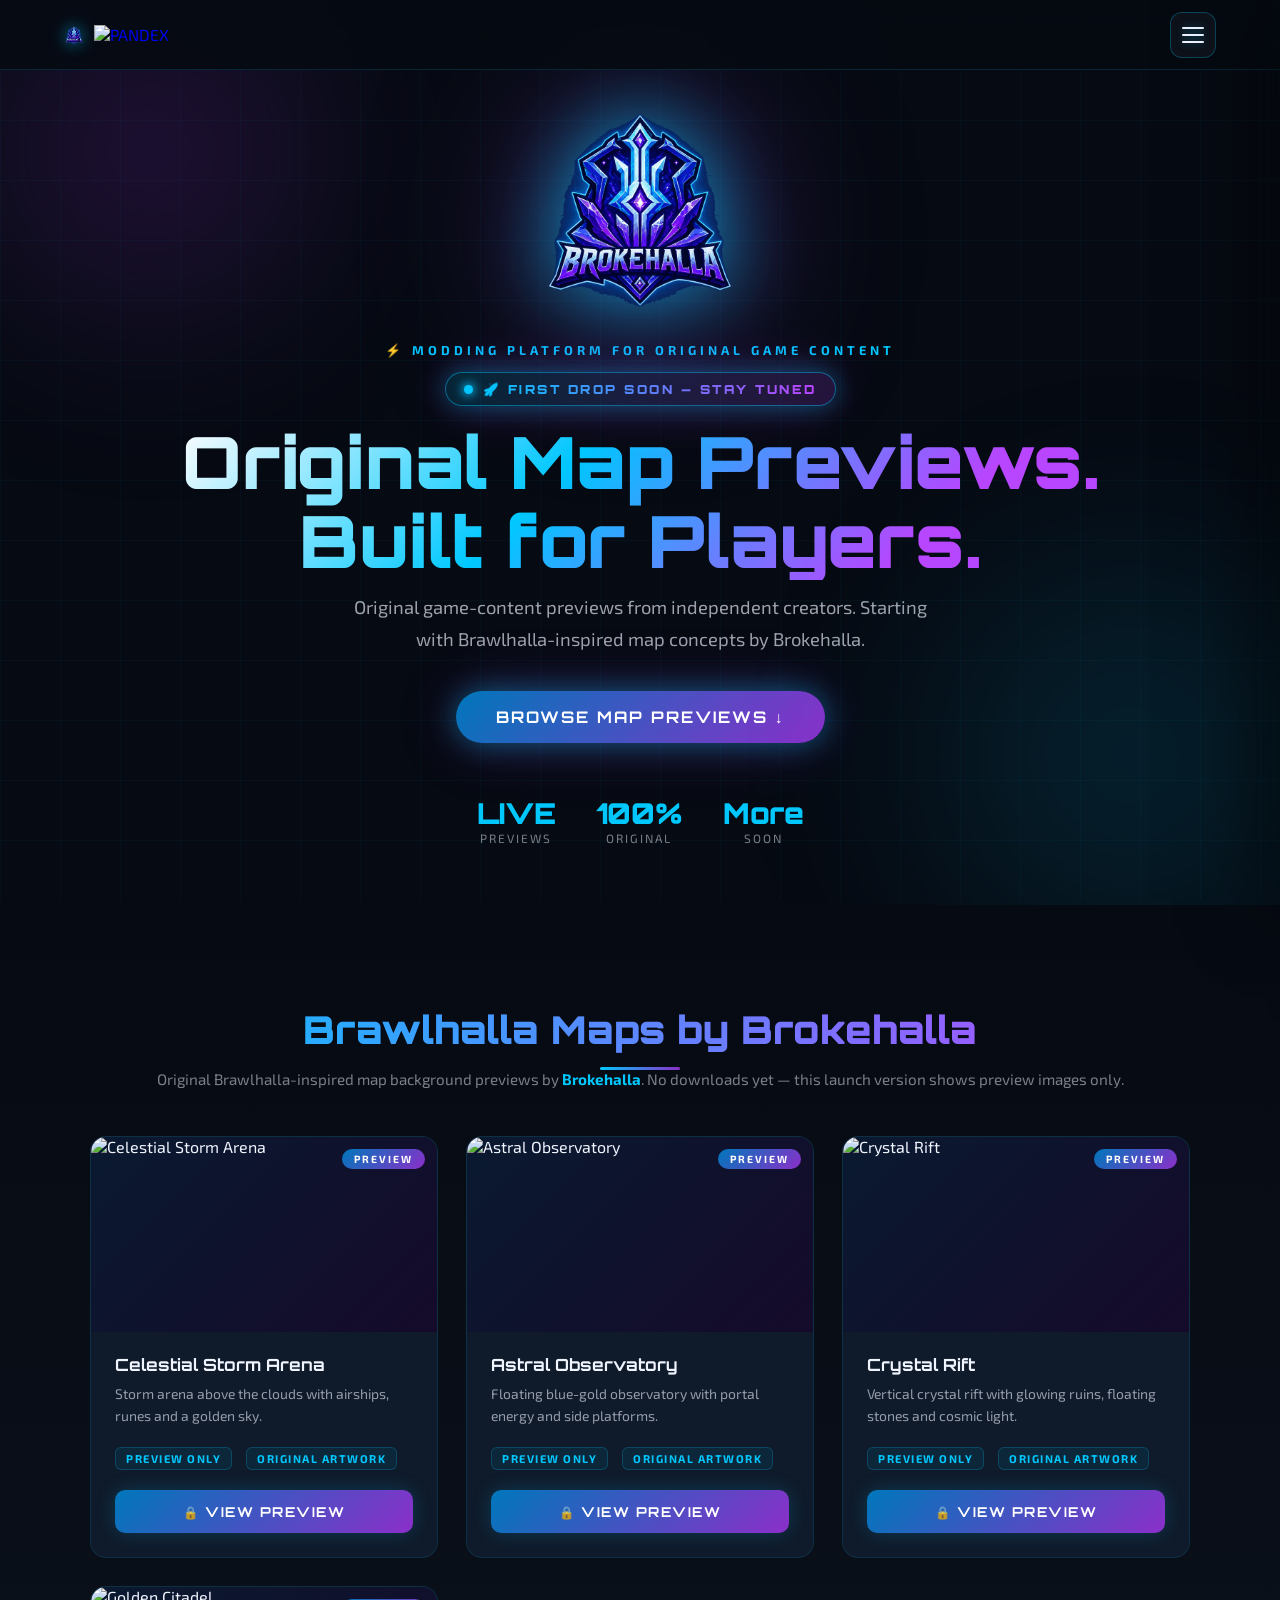
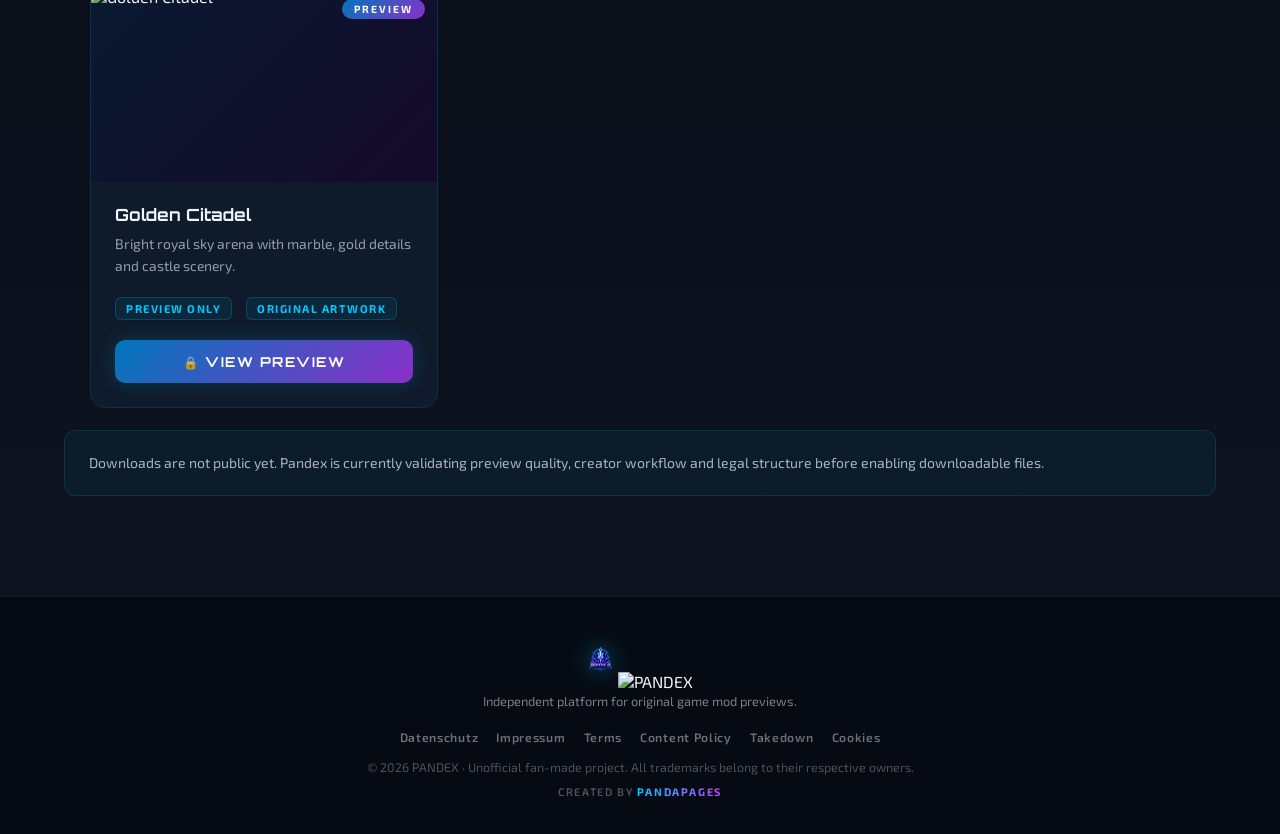
==== commit c2159db7: "Clean up footer navigation" ====
--- a/index.html
+++ b/index.html
@@ -455,6 +455,8 @@
   .footer-links { display:flex; gap:28px; justify-content:center; flex-wrap:wrap; margin-bottom:28px; }
   .footer-links a { color:rgba(240,244,255,.5); text-decoration:none; font-size:.85rem; font-weight:600; letter-spacing:1px; transition:color .2s; }
   .footer-links a:hover { color:var(--blue); }
+  .footer-legal-links { gap:18px; margin-bottom:0; }
+  .footer-legal-links a { font-size:.76rem; letter-spacing:.7px; color:rgba(240,244,255,.44); }
   .footer-copy { font-size:.78rem; color:rgba(240,244,255,.3); }
   .tiktok-btn {
     display:inline-flex; align-items:center; gap:10px;
@@ -712,6 +714,7 @@
     <a href="privacy.html" onclick="closeMenu()">Privacy</a>
     <a href="impressum.html" onclick="closeMenu()">Impressum</a>
     <a href="terms.html" onclick="closeMenu()">Terms of Service</a>
+    <a href="content-policy.html" onclick="closeMenu()">Content Policy</a>
     <a href="takedown.html" onclick="closeMenu()">Takedown Policy</a>
     <div class="menu-divider"></div>
     <a href="https://discord.gg/SyTpDNjmaG" target="_blank" onclick="closeMenu()">Discord</a>
@@ -826,38 +829,19 @@
     <img class="footer-logo" src="images/logo.png" alt="Pandex panda icon">
     <img class="footer-wordmark" src="images/pandex-wordmark.png" alt="PANDEX">
   </div>
-  <div class="footer-brand">PANDEX</div>
-  <div style="font-size:.85rem; color:rgba(240,244,255,.55); margin-bottom:18px; max-width:520px; margin-left:auto; margin-right:auto;">
-    Independent platform for original game mods.<br>
-    Starting with custom Brawlhalla map previews by Brokehalla.
-  </div>
-  <div class="footer-cta-row">
-    <a class="tiktok-btn" href="https://www.tiktok.com/@brokehalla" target="_blank">
-      <span class="tiktok-icon">♪</span> Follow Brokehalla on TikTok
-    </a>
-    <a class="discord-btn" href="https://discord.gg/SyTpDNjmaG" target="_blank">
-      <span class="discord-icon">💬</span> Join the Community
-    </a>
-  </div>
-  <div class="footer-links">
-    <a href="#maps">Maps</a>
-    <a href="creator-brokehalla.html">Creator</a>
-    <a href="about.html">About</a>
-    <a href="faq.html">FAQ</a>
-    <a href="roadmap.html">Roadmap</a>
-    <a href="submit.html">Submit</a>
-    <a href="https://www.tiktok.com/@brokehalla" target="_blank">TikTok</a>
-    <a href="https://discord.gg/SyTpDNjmaG" target="_blank">Discord</a>
-  </div>
-  <div class="footer-links" style="margin-top:16px;">
+  <div style="font-size:.8rem; color:rgba(240,244,255,.5); margin-bottom:18px; max-width:520px; margin-left:auto; margin-right:auto; line-height:1.6;">
+    Independent platform for original game mod previews.
+  </div>
+  <div class="footer-links footer-legal-links">
     <a href="privacy.html">Datenschutz</a>
     <a href="impressum.html">Impressum</a>
     <a href="terms.html">Terms</a>
+    <a href="content-policy.html">Content Policy</a>
     <a href="takedown.html">Takedown</a>
-    <a onclick="showConsentModal()" style="cursor:pointer;">Cookie-Einstellungen</a>
-  </div>
-  <div class="footer-copy" style="margin-top:12px;">© 2026 PANDEX · Unofficial fan-made project. All trademarks belong to their respective owners.</div>
-  <div style="margin-top:14px; font-size:.72rem; letter-spacing:2px; text-transform:uppercase; color:rgba(240,244,255,.35); font-weight:600;">
+    <a onclick="showConsentModal()" style="cursor:pointer;">Cookies</a>
+  </div>
+  <div class="footer-copy" style="margin-top:16px;">© 2026 PANDEX · Unofficial fan-made project. All trademarks belong to their respective owners.</div>
+  <div style="margin-top:10px; font-size:.68rem; letter-spacing:1.6px; text-transform:uppercase; color:rgba(240,244,255,.32); font-weight:600;">
     Created by <span style="background:linear-gradient(90deg,var(--blue),var(--violet));-webkit-background-clip:text;-webkit-text-fill-color:transparent;font-weight:700;">Pandapages</span>
   </div>
 </footer>
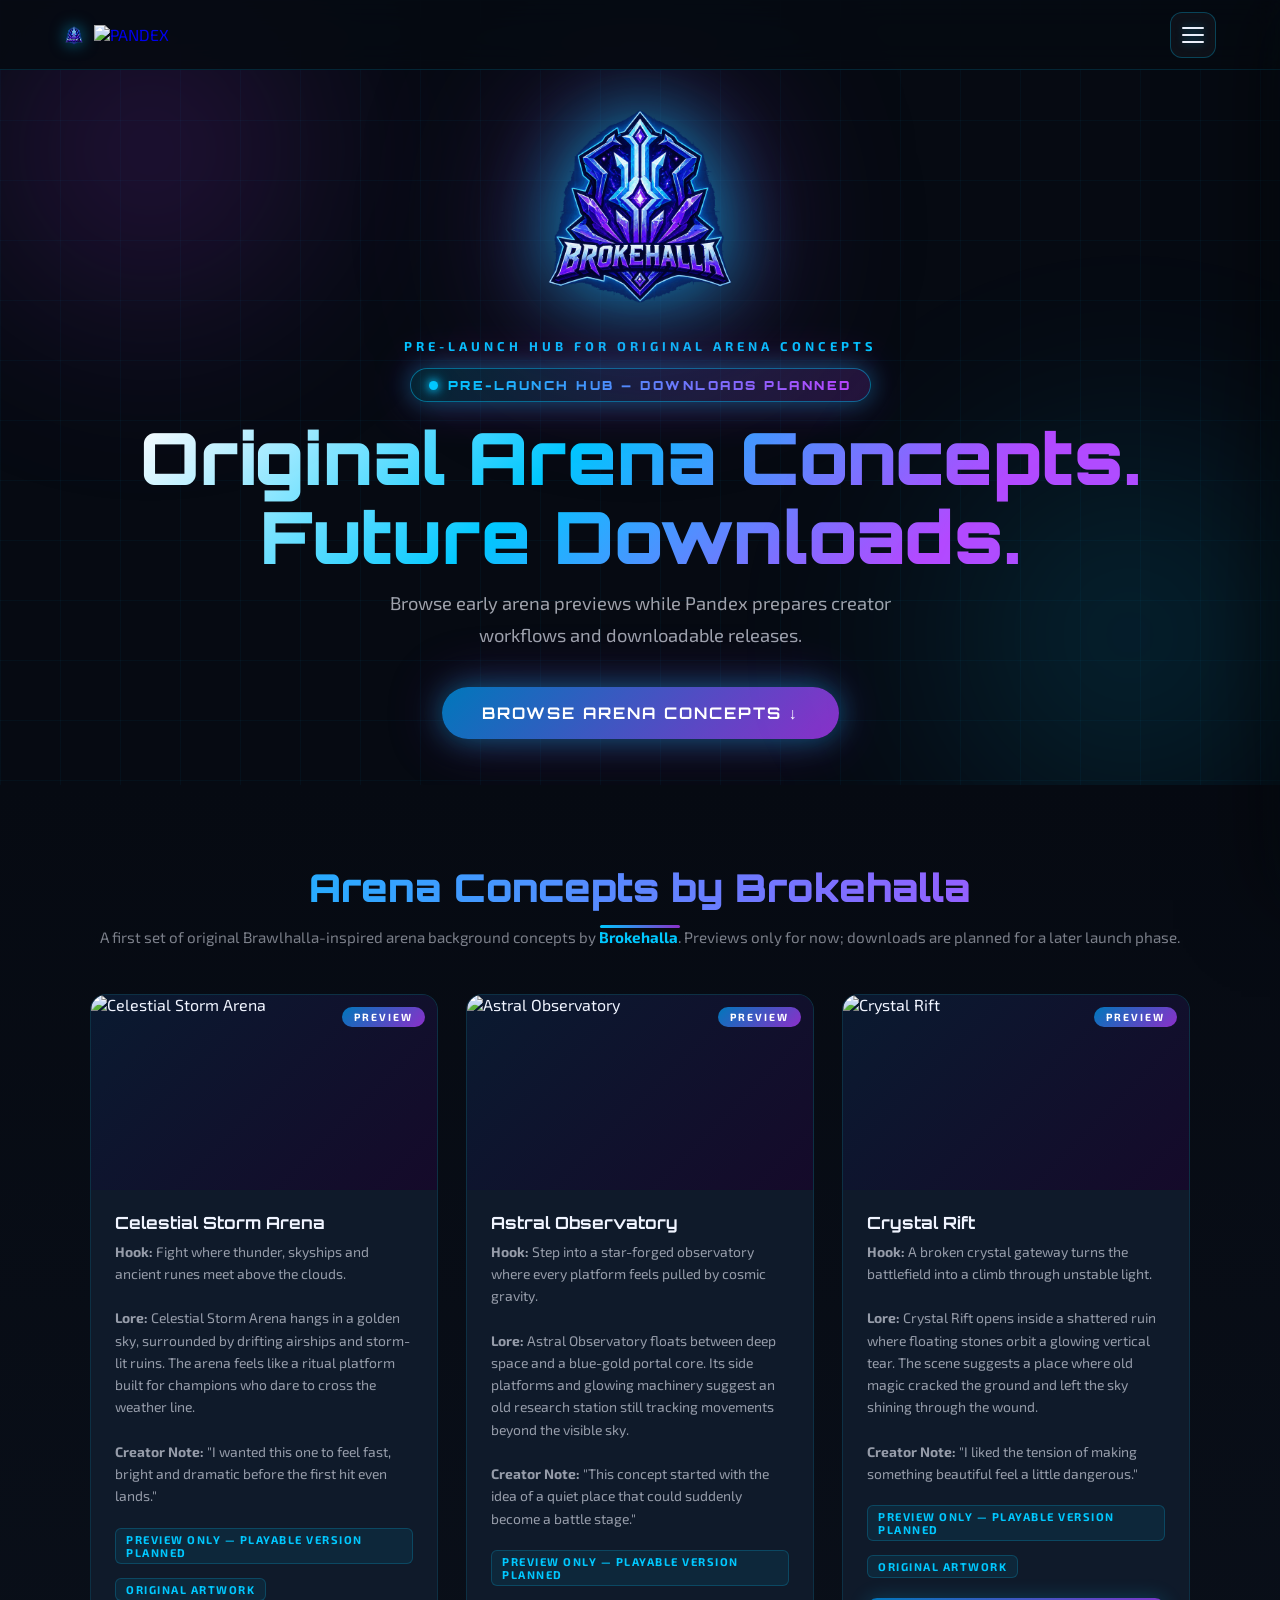
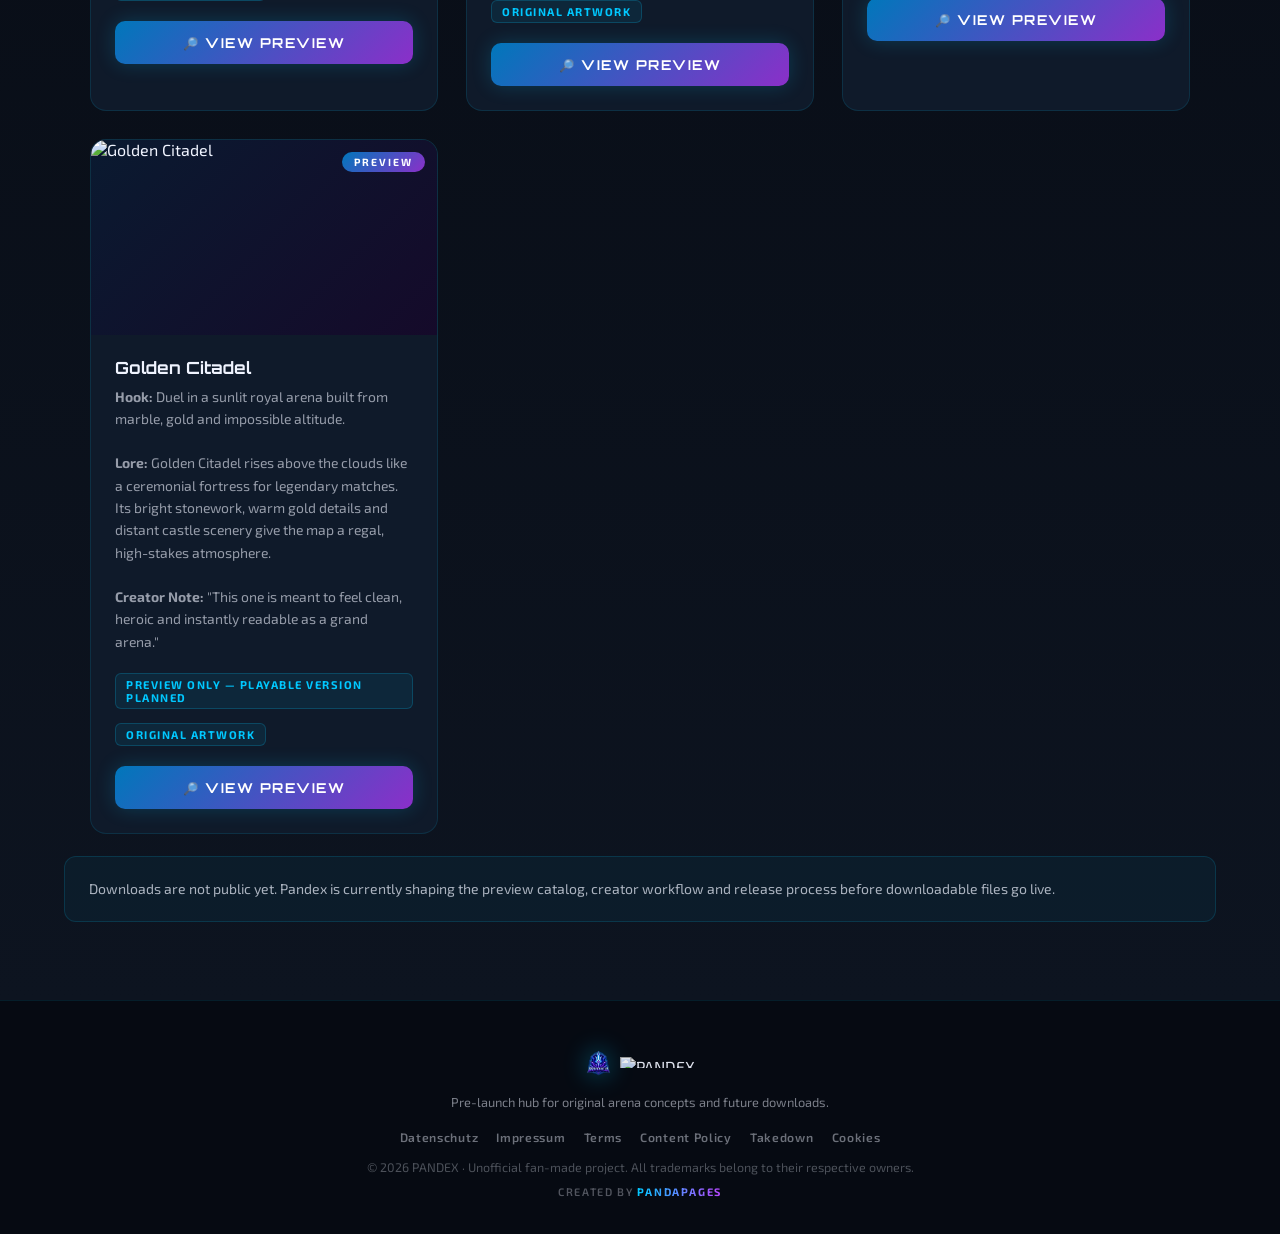
==== commit c50c3f3a: "Update map descriptions and privacy text" ====
--- a/index.html
+++ b/index.html
@@ -3,16 +3,18 @@
 <head>
 <meta charset="UTF-8">
 <meta name="viewport" content="width=device-width, initial-scale=1.0">
-<meta name="description" content="PANDEX is an independent modding platform for original game content. Preview original Brawlhalla-inspired map concepts by Brokehalla and follow the creator roadmap.">
-<meta property="og:title" content="PANDEX – Original Game Mod Previews">
-<meta property="og:description" content="Original map previews, creator submissions and community-made game content. Starting with Brawlhalla-inspired map concepts by Brokehalla.">
+<meta name="description" content="PANDEX is a pre-launch hub for original arena concepts and future downloads. Preview early Brawlhalla-inspired map concepts by Brokehalla.">
+<meta property="og:title" content="PANDEX – Original Arena Concepts">
+<meta property="og:description" content="A pre-launch hub for original arena previews, creator workflow updates and future downloads. Starting with Brawlhalla-inspired concepts by Brokehalla.">
 <meta property="og:type" content="website">
-<meta property="og:image" content="images/logo.png">
+<meta property="og:url" content="https://pandex.pages.dev/">
+<meta property="og:image" content="https://pandex.pages.dev/images/logo.png">
 <meta name="twitter:card" content="summary_large_image">
-<meta name="twitter:title" content="PANDEX – Original Game Mod Previews">
-<meta name="twitter:description" content="Original map previews and creator-made game content.">
+<meta name="twitter:title" content="PANDEX – Original Arena Concepts">
+<meta name="twitter:description" content="Pre-launch arena previews and future downloads.">
+<meta name="twitter:image" content="https://pandex.pages.dev/images/logo.png">
 <meta name="keywords" content="Pandex, modding, custom maps, Brawlhalla mods, game mods, community creators">
-<title>PANDEX – Modding Platform for Original Game Content</title>
+<title>PANDEX – Pre-Launch Arena Concepts</title>
 <link rel="icon" type="image/png" href="images/pandex-icon.png">
 <link href="https://fonts.googleapis.com/css2?family=Exo+2:wght@400;600;700;900&family=Orbitron:wght@700;900&display=swap" rel="stylesheet">
 <style>
@@ -99,10 +101,10 @@
   .menu-head { display:flex; align-items:center; justify-content:space-between; margin-bottom:28px; }
   .menu-head img { height:26px; filter: drop-shadow(0 0 8px rgba(0,200,255,0.6)); }
   .menu-close { width:42px; height:42px; border-radius:50%; border:1px solid rgba(240,244,255,0.14); background:rgba(255,255,255,0.05); color:#fff; cursor:pointer; font-size:1.2rem; }
-  .menu-links { display:flex; flex-direction:column; gap:8px; }
+  .menu-links { display:flex; flex-direction:column; gap:8px; overflow-y:auto; padding-right:4px; }
   .menu-links a {
     color:rgba(240,244,255,0.78); text-decoration:none;
-    padding:14px 14px; border-radius:12px;
+    padding:12px 14px; border-radius:12px;
     font-family:'Orbitron',sans-serif; font-size:.85rem; font-weight:800;
     letter-spacing:1.5px; text-transform:uppercase;
     border:1px solid transparent;
@@ -155,7 +157,7 @@
 
   /* ── LOCKED OVERLAY on download buttons (subtle hint) ── */
   .map-card .btn-download::before {
-    content: "🔒";
+    content: "🔎";
     margin-right: 6px;
     font-size: 0.9em;
     opacity: 0.85;
@@ -164,10 +166,10 @@
   /* ── HERO ── */
   .hero {
     position:relative; z-index:1;
-    min-height:100vh;
+    min-height:86vh;
     display:flex; flex-direction:column; align-items:center; justify-content:center;
     text-align:center;
-    padding: 100px 5% 60px;
+    padding: 96px 5% 46px;
     overflow:hidden;
   }
   .hero-bg-orb {
@@ -237,17 +239,6 @@
     transform: translateY(-3px);
     box-shadow: 0 0 50px rgba(0,200,255,0.6), 0 0 80px rgba(139,47,201,0.5);
   }
-  .hero-stats {
-    display:flex; gap:40px; margin-top:52px;
-    flex-wrap:wrap; justify-content:center;
-  }
-  .hero-stat { text-align:center; }
-  .hero-stat-num {
-    font-family:'Orbitron',sans-serif; font-size:1.8rem; font-weight:900;
-    color: var(--blue);
-  }
-  .hero-stat-label { font-size:.75rem; letter-spacing:2px; color:rgba(240,244,255,.5); text-transform:uppercase; }
-
   /* ── SECTION TITLES ── */
   .section-title {
     font-family:'Orbitron',sans-serif;
@@ -268,7 +259,7 @@
   /* ── MAPS SECTION ── */
   #maps {
     position:relative; z-index:1;
-    padding: 100px 5%;
+    padding: 78px 5%;
     background: linear-gradient(180deg, var(--bg) 0%, var(--bg2) 100%);
   }
   .maps-grid {
@@ -449,8 +440,10 @@
     padding:48px 5% 36px;
     text-align:center;
   }
-  .footer-logo { height:27px; margin-bottom:16px; cursor:pointer;
+  .footer-logo-row { display:inline-flex; align-items:center; justify-content:center; gap:8px; margin-bottom:16px; cursor:pointer; }
+  .footer-logo { height:27px; margin-bottom:0;
     filter: drop-shadow(0 0 12px rgba(0,200,255,0.4)); }
+  .footer-wordmark { height:11px; width:auto; max-width:86px; object-fit:contain; opacity:.92; }
   .footer-brand { display:none; }
   .footer-links { display:flex; gap:28px; justify-content:center; flex-wrap:wrap; margin-bottom:28px; }
   .footer-links a { color:rgba(240,244,255,.5); text-decoration:none; font-size:.85rem; font-weight:600; letter-spacing:1px; transition:color .2s; }
@@ -498,7 +491,19 @@
   @media(max-width:640px){
     nav { height:64px; padding:0 4%; }
     .menu-toggle { width:42px; height:42px; }
-    .hero-stats { gap:24px; }
+    .menu-panel { width: min(360px, 92vw); padding:22px 18px 26px; }
+    .menu-links a { padding:10px 12px; font-size:.78rem; }
+    .menu-note { display:none; }
+    .hero { min-height:78vh; padding:84px 5% 34px; }
+    .hero-logo { width: clamp(86px, 30vw, 128px); }
+    .hero-eyebrow { margin-top:18px; font-size:.68rem; letter-spacing:2.6px; }
+    .coming-soon-badge { font-size:.62rem; letter-spacing:1.5px; padding:7px 12px; }
+    .hero-sub { margin-bottom:22px; }
+    .hero-cta { padding:13px 24px; font-size:.78rem; letter-spacing:1.3px; }
+    #maps { padding:58px 4%; }
+    .section-sub { margin-bottom:30px; }
+    .map-body { padding:18px; }
+    .cookie-box { padding:14px 14px 12px; }
   }
 
   /* ── MAP PREVIEW WITH HOVER ZOOM ── */
@@ -544,54 +549,73 @@
   #imgPreviewOverlay {
     display: none;
     position: fixed; inset: 0; z-index: 2000;
-    background: rgba(0,0,0,0.92);
-    backdrop-filter: blur(12px);
+    background: radial-gradient(circle at 50% 15%, rgba(0,200,255,0.16), transparent 34%), rgba(0,0,0,0.94);
+    backdrop-filter: blur(14px);
     align-items: center; justify-content: center;
     cursor: zoom-out;
+    padding: 72px 18px 34px;
   }
   #imgPreviewOverlay.active { display: flex; }
   #imgPreviewBox {
     position: relative;
-    max-width: 90vw;
-    max-height: 88vh;
-    border-radius: 16px;
+    width: min(96vw, 1400px);
+    max-height: 86vh;
+    border-radius: 18px;
     overflow: hidden;
-    box-shadow: 0 0 80px rgba(0,200,255,0.3), 0 0 160px rgba(139,47,201,0.2);
-    border: 1px solid rgba(0,200,255,0.25);
+    box-shadow: 0 0 90px rgba(0,200,255,0.32), 0 0 160px rgba(139,47,201,0.24), 0 30px 80px rgba(0,0,0,0.65);
+    border: 1px solid rgba(0,200,255,0.32);
     animation: previewIn 0.25s ease;
+    background: #02050a;
   }
   @keyframes previewIn {
-    from { opacity:0; transform: scale(0.88); }
+    from { opacity:0; transform: scale(0.92); }
     to   { opacity:1; transform: scale(1); }
   }
   #imgPreviewBox img {
     display: block;
-    max-width: 90vw;
-    max-height: 88vh;
+    width: 100%;
+    max-height: 82vh;
     object-fit: contain;
+    background: #02050a;
   }
   #imgPreviewLabel {
     position: absolute; bottom: 0; left: 0; right: 0;
-    background: linear-gradient(0deg, rgba(0,0,0,0.8) 0%, transparent 100%);
-    padding: 24px 20px 16px;
+    background: linear-gradient(0deg, rgba(0,0,0,0.86) 0%, rgba(0,0,0,0.45) 55%, transparent 100%);
+    padding: 34px 20px 16px;
     font-family: 'Orbitron', sans-serif;
-    font-size: 1rem; font-weight: 700;
+    font-size: clamp(.82rem, 2vw, 1rem); font-weight: 800;
+    letter-spacing: 1.4px;
     color: #fff;
     text-align: center;
+    text-transform: uppercase;
   }
   #imgPreviewClose {
-    position: fixed; top: 20px; right: 24px;
+    position: fixed; top: 18px; right: 22px;
     background: rgba(255,255,255,0.08);
-    border: 1px solid rgba(255,255,255,0.15);
-    color: #fff; font-size: 1.5rem;
-    width: 44px; height: 44px;
+    border: 1px solid rgba(255,255,255,0.18);
+    color: #fff; font-size: 1.4rem;
+    width: 46px; height: 46px;
     border-radius: 50%;
     cursor: pointer;
     display: flex; align-items: center; justify-content: center;
-    transition: background 0.2s;
+    transition: background 0.2s, border-color 0.2s, transform 0.2s;
     z-index: 2001;
   }
-  #imgPreviewClose:hover { background: rgba(0,200,255,0.2); }
+  #imgPreviewClose:hover { background: rgba(0,200,255,0.2); border-color: rgba(0,200,255,0.45); transform: scale(1.04); }
+  #imgPreviewHint {
+    position: fixed; left: 50%; bottom: 14px; transform: translateX(-50%);
+    color: rgba(240,244,255,0.55);
+    font-size: .74rem; letter-spacing: 1.2px; text-transform: uppercase;
+    pointer-events: none;
+    z-index: 2001;
+  }
+  @media (max-width: 640px) {
+    #imgPreviewOverlay { padding: 64px 10px 28px; }
+    #imgPreviewBox { width: 98vw; border-radius: 12px; }
+    #imgPreviewBox img { max-height: 78vh; }
+    #imgPreviewClose { top: 12px; right: 12px; width: 42px; height: 42px; }
+    #imgPreviewHint { display: none; }
+  }
 
   /* ── COOKIE CONSENT (centered blocking modal) ── */
   #cookieBanner {
@@ -606,8 +630,8 @@
     background: var(--bg3);
     border: 1px solid rgba(0,200,255,0.4);
     border-radius: 18px;
-    padding: 32px 30px 28px;
-    max-width: 720px; width: 100%;
+    padding: 18px 18px 16px;
+    max-width: 560px; width: 100%;
     max-height: 90vh; overflow-y: auto;
     text-align: center;
     box-shadow: 0 0 60px rgba(0,200,255,0.25), 0 0 100px rgba(139,47,201,0.18), 0 20px 60px rgba(0,0,0,0.7);
@@ -618,18 +642,18 @@
     from { transform: translateY(20px) scale(0.96); opacity: 0; }
     to   { transform: translateY(0) scale(1); opacity: 1; }
   }
-  .cookie-icon { font-size: 3rem; margin-bottom: 14px; }
+  .cookie-icon { font-size: 1.45rem; margin-bottom: 6px; }
   .cookie-title {
     font-family: 'Orbitron', sans-serif;
-    font-size: 1.2rem; font-weight: 900;
-    color: var(--white); margin-bottom: 12px;
+    font-size: .95rem; font-weight: 900;
+    color: var(--white); margin-bottom: 8px;
     letter-spacing: 1.5px;
     background: linear-gradient(90deg, var(--blue), var(--violet));
     -webkit-background-clip: text; -webkit-text-fill-color: transparent;
   }
   .cookie-text {
-    font-size: .85rem; color: rgba(240,244,255,.7); line-height: 1.65;
-    margin-bottom: 24px; text-align: left;
+    font-size: .78rem; color: rgba(240,244,255,.68); line-height: 1.5;
+    margin-bottom: 14px; text-align: left;
   }
   .cookie-text strong { color: var(--blue); }
   .cookie-text a { color: var(--violet); text-decoration: underline; cursor: pointer; }
@@ -639,7 +663,7 @@
   .btn-cookie-accept {
     background: linear-gradient(135deg, var(--blue-dark), var(--purple));
     color: #fff; border: none; cursor: pointer;
-    padding: 14px 24px; border-radius: 10px;
+    padding: 11px 18px; border-radius: 10px;
     font-family: 'Orbitron', sans-serif; font-weight: 700; font-size: .85rem;
     letter-spacing: 2px; text-transform: uppercase;
     box-shadow: 0 0 20px rgba(0,200,255,0.25);
@@ -650,7 +674,7 @@
   .btn-cookie-reject {
     background: transparent; color: rgba(240,244,255,.6);
     border: 1px solid rgba(240,244,255,.18); cursor: pointer;
-    padding: 12px 20px; border-radius: 10px;
+    padding: 10px 16px; border-radius: 10px;
     font-size: .8rem; font-weight: 600; letter-spacing: 1.5px; text-transform: uppercase;
     transition: border-color .2s, color .2s;
     width: 100%;
@@ -712,6 +736,7 @@
     <a href="contact.html" onclick="closeMenu()">Contact</a>
     <div class="menu-divider"></div>
     <a href="privacy.html" onclick="closeMenu()">Privacy</a>
+    <a href="cookies.html" onclick="closeMenu()">Cookies</a>
     <a href="impressum.html" onclick="closeMenu()">Impressum</a>
     <a href="terms.html" onclick="closeMenu()">Terms of Service</a>
     <a href="content-policy.html" onclick="closeMenu()">Content Policy</a>
@@ -720,7 +745,7 @@
     <a href="https://discord.gg/SyTpDNjmaG" target="_blank" onclick="closeMenu()">Discord</a>
     <a href="https://www.tiktok.com/@brokehalla" target="_blank" onclick="closeMenu()">TikTok</a>
   </div>
-  <div class="menu-note">PANDEX is an independent fan-content platform. Current public version shows original map previews.</div>
+  <div class="menu-note">PANDEX is a pre-launch hub for original arena previews and future downloads.</div>
 </aside>
 
 
@@ -729,34 +754,20 @@
   <div class="hero-bg-orb orb2"></div>
   <img class="hero-logo" src="images/logo.png" alt="PANDEX"
        onclick="window.scrollTo({top:document.getElementById('maps').offsetTop-60,behavior:'smooth'})">
-  <p class="hero-eyebrow">⚡ Modding Platform for Original Game Content</p>
+  <p class="hero-eyebrow">Pre-launch hub for original arena concepts</p>
   <div class="coming-soon-badge">
     <span class="cs-pulse"></span>
-    <span class="cs-text">🚀 FIRST DROP SOON — STAY TUNED</span>
+    <span class="cs-text">PRE-LAUNCH HUB — DOWNLOADS PLANNED</span>
   </div>
-  <h1 class="hero-title">Original Map Previews.<br>Built for Players.</h1>
-  <p class="hero-sub">Original game-content previews from independent creators. Starting with Brawlhalla-inspired map concepts by Brokehalla.</p>
-  <a class="hero-cta" href="#maps">Browse Map Previews ↓</a>
-  <div class="hero-stats">
-    <div class="hero-stat">
-      <div class="hero-stat-num">LIVE</div>
-      <div class="hero-stat-label">Previews</div>
-    </div>
-    <div class="hero-stat">
-      <div class="hero-stat-num">100%</div>
-      <div class="hero-stat-label">Original</div>
-    </div>
-    <div class="hero-stat">
-      <div class="hero-stat-num">More</div>
-      <div class="hero-stat-label">Soon</div>
-    </div>
-  </div>
+  <h1 class="hero-title">Original Arena Concepts.<br>Future Downloads.</h1>
+  <p class="hero-sub">Browse early arena previews while Pandex prepares creator workflows and downloadable releases.</p>
+  <a class="hero-cta" href="#maps">Browse Arena Concepts ↓</a>
 </section>
 
 <section id="maps">
-  <h2 class="section-title">Brawlhalla Maps by Brokehalla</h2>
+  <h2 class="section-title">Arena Concepts by Brokehalla</h2>
   <div class="section-divider"></div>
-  <p class="section-sub">Original Brawlhalla-inspired map background previews by <strong style="color:var(--blue);">Brokehalla</strong>. No downloads yet — this launch version shows preview images only.</p>
+  <p class="section-sub">A first set of original Brawlhalla-inspired arena background concepts by <strong style="color:var(--blue);">Brokehalla</strong>. Previews only for now; downloads are planned for a later launch phase.</p>
 
   <div class="maps-grid">
 
@@ -765,9 +776,13 @@
       <span class="map-badge">PREVIEW</span>
       <div class="map-body">
         <div class="map-name">Celestial Storm Arena</div>
-        <div class="map-desc">Storm arena above the clouds with airships, runes and a golden sky.</div>
+        <div class="map-desc">
+          <strong>Hook:</strong> Fight where thunder, skyships and ancient runes meet above the clouds.<br><br>
+          <strong>Lore:</strong> Celestial Storm Arena hangs in a golden sky, surrounded by drifting airships and storm-lit ruins. The arena feels like a ritual platform built for champions who dare to cross the weather line.<br><br>
+          <strong>Creator Note:</strong> "I wanted this one to feel fast, bright and dramatic before the first hit even lands."
+        </div>
         <div class="map-meta">
-          <span class="map-tag">Preview only</span>
+          <span class="map-tag">Preview only — playable version planned</span>
           <span class="map-tag">Original artwork</span>
         </div>
         <button class="btn-download" onclick="openPreview('Celestial Storm Arena','images/celestial-storm-arena.png')">View Preview</button>
@@ -779,9 +794,13 @@
       <span class="map-badge">PREVIEW</span>
       <div class="map-body">
         <div class="map-name">Astral Observatory</div>
-        <div class="map-desc">Floating blue-gold observatory with portal energy and side platforms.</div>
+        <div class="map-desc">
+          <strong>Hook:</strong> Step into a star-forged observatory where every platform feels pulled by cosmic gravity.<br><br>
+          <strong>Lore:</strong> Astral Observatory floats between deep space and a blue-gold portal core. Its side platforms and glowing machinery suggest an old research station still tracking movements beyond the visible sky.<br><br>
+          <strong>Creator Note:</strong> "This concept started with the idea of a quiet place that could suddenly become a battle stage."
+        </div>
         <div class="map-meta">
-          <span class="map-tag">Preview only</span>
+          <span class="map-tag">Preview only — playable version planned</span>
           <span class="map-tag">Original artwork</span>
         </div>
         <button class="btn-download" onclick="openPreview('Astral Observatory','images/astral-observatory.png')">View Preview</button>
@@ -793,9 +812,13 @@
       <span class="map-badge">PREVIEW</span>
       <div class="map-body">
         <div class="map-name">Crystal Rift</div>
-        <div class="map-desc">Vertical crystal rift with glowing ruins, floating stones and cosmic light.</div>
+        <div class="map-desc">
+          <strong>Hook:</strong> A broken crystal gateway turns the battlefield into a climb through unstable light.<br><br>
+          <strong>Lore:</strong> Crystal Rift opens inside a shattered ruin where floating stones orbit a glowing vertical tear. The scene suggests a place where old magic cracked the ground and left the sky shining through the wound.<br><br>
+          <strong>Creator Note:</strong> "I liked the tension of making something beautiful feel a little dangerous."
+        </div>
         <div class="map-meta">
-          <span class="map-tag">Preview only</span>
+          <span class="map-tag">Preview only — playable version planned</span>
           <span class="map-tag">Original artwork</span>
         </div>
         <button class="btn-download" onclick="openPreview('Crystal Rift','images/crystal-rift.png')">View Preview</button>
@@ -807,9 +830,13 @@
       <span class="map-badge">PREVIEW</span>
       <div class="map-body">
         <div class="map-name">Golden Citadel</div>
-        <div class="map-desc">Bright royal sky arena with marble, gold details and castle scenery.</div>
+        <div class="map-desc">
+          <strong>Hook:</strong> Duel in a sunlit royal arena built from marble, gold and impossible altitude.<br><br>
+          <strong>Lore:</strong> Golden Citadel rises above the clouds like a ceremonial fortress for legendary matches. Its bright stonework, warm gold details and distant castle scenery give the map a regal, high-stakes atmosphere.<br><br>
+          <strong>Creator Note:</strong> "This one is meant to feel clean, heroic and instantly readable as a grand arena."
+        </div>
         <div class="map-meta">
-          <span class="map-tag">Preview only</span>
+          <span class="map-tag">Preview only — playable version planned</span>
           <span class="map-tag">Original artwork</span>
         </div>
         <button class="btn-download" onclick="openPreview('Golden Citadel','images/golden-citadel.png')">View Preview</button>
@@ -818,11 +845,11 @@
 
   </div>
   <div class="install-note" style="margin-top:22px;">
-    Downloads are not public yet. Pandex is currently validating preview quality, creator workflow and legal structure before enabling downloadable files.
+    Downloads are not public yet. Pandex is currently shaping the preview catalog, creator workflow and release process before downloadable files go live.
   </div>
 </section>
 
-<!-- Homepage intentionally ends after map previews. Additional platform information is available through the menu. -->
+<!-- Homepage intentionally ends after map previews. Additional pre-launch information is available through the menu. -->
 
 <footer>
   <div class="footer-logo-row" onclick="window.scrollTo({top:0,behavior:'smooth'})" aria-label="Back to top">
@@ -830,7 +857,7 @@
     <img class="footer-wordmark" src="images/pandex-wordmark.png" alt="PANDEX">
   </div>
   <div style="font-size:.8rem; color:rgba(240,244,255,.5); margin-bottom:18px; max-width:520px; margin-left:auto; margin-right:auto; line-height:1.6;">
-    Independent platform for original game mod previews.
+    Pre-launch hub for original arena concepts and future downloads.
   </div>
   <div class="footer-links footer-legal-links">
     <a href="privacy.html">Datenschutz</a>
@@ -838,7 +865,7 @@
     <a href="terms.html">Terms</a>
     <a href="content-policy.html">Content Policy</a>
     <a href="takedown.html">Takedown</a>
-    <a onclick="showConsentModal()" style="cursor:pointer;">Cookies</a>
+    <a href="cookies.html">Cookies</a>
   </div>
   <div class="footer-copy" style="margin-top:16px;">© 2026 PANDEX · Unofficial fan-made project. All trademarks belong to their respective owners.</div>
   <div style="margin-top:10px; font-size:.68rem; letter-spacing:1.6px; text-transform:uppercase; color:rgba(240,244,255,.32); font-weight:600;">
@@ -888,8 +915,6 @@
   function acceptCookies() {
     setCookieConsent('all');
     hideConsentModal();
-    // AD NETWORK ACTIVATION: load personalized ads here
-    // e.g. (window.adsbygoogle = window.adsbygoogle || []).push({});
   }
   function rejectCookies() {
     setCookieConsent('essential');
@@ -902,12 +927,7 @@
 
       + '<h3>1. Verantwortlicher</h3>'
       + '<p>Verantwortlich f&uuml;r die Datenverarbeitung auf dieser Website ist:<br>'
-      + 'Finn Cielma<br>'
-      + 'Teimannstra&szlig;e 20<br>'
-      + '44894 Bochum<br>'
-      + 'Deutschland<br>'
-      + 'E-Mail: <a href="mailto:kontakt.pandapages@gmail.com">kontakt.pandapages@gmail.com</a><br>'
-      + 'Telefon: +49 176 63828332</p>'
+      + 'Verantwortlich f&uuml;r die Datenverarbeitung auf dieser Website ist Finn Cielma, ans&auml;ssig in der Teimannstra&szlig;e 20 in 44894 Bochum, Deutschland. Kontakt ist per E-Mail unter <a href="mailto:kontakt.pandapages@gmail.com">kontakt.pandapages@gmail.com</a> m&ouml;glich.</p>'
 
       + '<h3>2. Allgemeine Hinweise</h3>'
       + '<p>Der Schutz Ihrer pers&ouml;nlichen Daten ist uns wichtig. Wir behandeln Ihre Daten vertraulich und entsprechend der DSGVO sowie dieser Datenschutzerkl&auml;rung. Personenbezogene Daten werden nur erhoben, soweit dies technisch notwendig ist oder Sie ausdr&uuml;cklich einwilligen.</p>'
@@ -919,36 +939,11 @@
       + '<p>Diese Website verwendet Cookies. Cookies sind kleine Textdateien, die im Browser gespeichert werden. Wir unterscheiden:</p>'
       + '<ul>'
       + '<li><strong>Technisch notwendige Cookies:</strong> Werden ohne Einwilligung gesetzt (z.B. Speicherung Ihrer Cookie-Auswahl). Rechtsgrundlage: &sect; 25 Abs. 2 TDDDG, Art. 6 Abs. 1 lit. f DSGVO.</li>'
-      + '<li><strong>Analyse- und Marketing-Cookies:</strong> Werden nur nach Ihrer ausdr&uuml;cklichen Einwilligung gesetzt. Rechtsgrundlage: &sect; 25 Abs. 1 TDDDG, Art. 6 Abs. 1 lit. a DSGVO. Sie k&ouml;nnen Ihre Einwilligung jederzeit &uuml;ber den Link "Cookie Settings" im Footer widerrufen.</li>'
+      + '<li><strong>Optionale Cookies und &auml;hnliche Technologien:</strong> Sind derzeit nicht aktiv. Sollten sie k&uuml;nftig f&uuml;r Tracking, Analyse oder Werbung eingesetzt werden, erfolgt dies erst nach aktualisierten Informationen und einer neuen Auswahl, soweit eine Einwilligung gesetzlich erforderlich ist.</li>'
       + '</ul>'
 
-      + '<h3>5. Geplante Drittanbieter-Dienste</h3>'
-      + '<p><strong>Hinweis:</strong> Die folgenden Dienste sind aktuell <em>noch nicht aktiv</em>, sondern f&uuml;r die Zukunft geplant. Sie werden erst nach Ihrer Einwilligung &uuml;ber den Cookie-Banner aktiviert:</p>'
-
-      + '<p><strong>Google AdSense / Google Ads</strong><br>'
-      + 'Anbieter: Google Ireland Ltd., Gordon House, Barrow Street, Dublin 4, Irland.<br>'
-      + 'Zweck: Auslieferung personalisierter Werbung zur Finanzierung der kostenlosen Plattform.<br>'
-      + 'Verarbeitete Daten: IP-Adresse, Werbe-IDs, Nutzungsdaten, Ger&auml;teinformationen.<br>'
-      + 'Rechtsgrundlage: Einwilligung (Art. 6 Abs. 1 lit. a DSGVO, &sect; 25 Abs. 1 TDDDG).<br>'
-      + 'Datenschutz: <a href="https://policies.google.com/privacy" target="_blank">policies.google.com/privacy</a>.</p>'
-
-      + '<p><strong>HilltopAds</strong><br>'
-      + 'Anbieter: Hilltop Ads Ltd.<br>'
-      + 'Zweck: Auslieferung von Werbeanzeigen.<br>'
-      + 'Verarbeitete Daten: IP-Adresse, Werbe-IDs, Nutzungsdaten.<br>'
-      + 'Rechtsgrundlage: Einwilligung (Art. 6 Abs. 1 lit. a DSGVO, &sect; 25 Abs. 1 TDDDG).<br>'
-      + 'Datenschutz: <a href="https://hilltopads.com/privacy-policy/" target="_blank">hilltopads.com/privacy-policy</a>.</p>'
-
-      + '<p><strong>Web-Analyse</strong><br>'
-      + 'Zur Analyse des Nutzerverhaltens (z.B. Google Analytics oder vergleichbar) werden ggf. Cookies und Tracking-Pixel eingesetzt. Verarbeitet werden Nutzungsdaten, anonymisierte IP-Adresse, Ger&auml;tetyp, Verweildauer und besuchte Seiten.<br>'
-      + 'Rechtsgrundlage: Einwilligung (Art. 6 Abs. 1 lit. a DSGVO, &sect; 25 Abs. 1 TDDDG).</p>'
-
-      + '<p><strong>TikTok-Pixel</strong><br>'
-      + 'Anbieter: TikTok Technology Limited, 10 Earlsfort Terrace, Dublin, D02 T380, Irland.<br>'
-      + 'Zweck: Reichweitenmessung, Marketing und Conversion-Tracking f&uuml;r TikTok-Kampagnen.<br>'
-      + 'Verarbeitete Daten: IP-Adresse, Browser-Daten, Nutzungsverhalten, evtl. Ger&auml;te-IDs.<br>'
-      + 'Rechtsgrundlage: Einwilligung (Art. 6 Abs. 1 lit. a DSGVO, &sect; 25 Abs. 1 TDDDG).<br>'
-      + 'Datenschutz: <a href="https://www.tiktok.com/legal/privacy-policy" target="_blank">tiktok.com/legal/privacy-policy</a>.</p>'
+      + '<h3>5. Optionale Dienste</h3>'
+      + '<p>In der aktuellen &ouml;ffentlichen Version sind keine optionalen Tracking-, Analyse- oder Werbedienste aktiv. Sollten solche Dienste k&uuml;nftig hinzukommen, werden die Informationen dazu aktualisiert und die Dienste erst nach einer neuen Auswahl aktiviert, soweit eine Einwilligung gesetzlich erforderlich ist.</p>'
 
       + '<h3>6. Kontaktaufnahme</h3>'
       + '<p>Wenn Sie uns per E-Mail oder Telefon kontaktieren, werden Ihre Angaben zur Bearbeitung der Anfrage und f&uuml;r Anschlussfragen gespeichert. Diese Daten geben wir nicht ohne Ihre Einwilligung weiter. Rechtsgrundlage: Art. 6 Abs. 1 lit. b DSGVO (vorvertragliche Ma&szlig;nahmen) bzw. Art. 6 Abs. 1 lit. f DSGVO (berechtigtes Interesse). Speicherdauer: bis Ihr Anliegen erledigt ist, sofern keine gesetzlichen Aufbewahrungspflichten bestehen.</p>'
@@ -1014,18 +1009,11 @@
 
     imprint: '<h2>Impressum</h2>'
 
-      + '<h3>Angaben gem&auml;&szlig; &sect; 5 TMG</h3>'
-      + '<p>Finn Cielma<br>'
-      + 'Teimannstra&szlig;e 20<br>'
-      + '44894 Bochum<br>'
-      + 'Deutschland</p>'
-
-      + '<h3>Kontakt</h3>'
-      + '<p>E-Mail: <a href="mailto:kontakt.pandapages@gmail.com">kontakt.pandapages@gmail.com</a><br>'
-      + 'Telefon: +49 176 63828332</p>'
+      + '<h3>Angaben gem&auml;&szlig; &sect; 5 TMG / DDG</h3>'
+      + '<p>Verantwortlich f&uuml;r Pandex ist Finn Cielma, ans&auml;ssig in der Teimannstra&szlig;e 20 in 44894 Bochum, Deutschland. Kontaktaufnahme ist per E-Mail unter <a href="mailto:kontakt.pandapages@gmail.com">kontakt.pandapages@gmail.com</a> m&ouml;glich.</p>'
 
       + '<h3>Verantwortlich f&uuml;r den Inhalt nach &sect; 18 Abs. 2 MStV</h3>'
-      + '<p>Finn Cielma (Anschrift wie oben)</p>'
+      + '<p>F&uuml;r die redaktionellen Inhalte dieser Website ist Finn Cielma unter der oben genannten Anschrift verantwortlich.</p>'
 
       + '<h3>Haftungsausschluss</h3>'
       + '<p>Die Inhalte dieser Website wurden mit gr&ouml;&szlig;tm&ouml;glicher Sorgfalt erstellt. F&uuml;r die Richtigkeit, Vollst&auml;ndigkeit und Aktualit&auml;t der Inhalte wird keine Gew&auml;hr &uuml;bernommen. Als Diensteanbieter sind wir gem&auml;&szlig; &sect; 7 Abs. 1 TMG f&uuml;r eigene Inhalte auf diesen Seiten nach den allgemeinen Gesetzen verantwortlich.</p>'
@@ -1074,20 +1062,18 @@
     document.addEventListener('DOMContentLoaded', function() {
       var consent = getCookieConsent();
       if (!consent) showConsentModal();
-      if (consent === 'all') {
-        // AD NETWORK ACTIVATION ON RETURN VISITS
-      }
     });
   })();
 
 </script>
 
 <div id="imgPreviewOverlay" onclick="closePreview()">
-  <button id="imgPreviewClose" onclick="closePreview()">✕</button>
+  <button id="imgPreviewClose" onclick="event.stopPropagation(); closePreview();" aria-label="Close preview">✕</button>
   <div id="imgPreviewBox" onclick="event.stopPropagation()">
     <img id="imgPreviewImg" src="" alt="">
     <div id="imgPreviewLabel"></div>
   </div>
+  <div id="imgPreviewHint">Click outside or press Esc to close</div>
 </div>
 
 <div id="cookieBanner" class="hidden">
@@ -1095,7 +1081,7 @@
     <div class="cookie-icon">🍪</div>
     <div class="cookie-title">We Use Cookies / Wir nutzen Cookies</div>
     <div class="cookie-text">
-      Diese Website verwendet technisch notwendige Cookies. Mit Ihrer Einwilligung setzen wir zus&auml;tzlich Cookies und &auml;hnliche Technologien f&uuml;r <strong>Reichweitenmessung und personalisierte Werbung</strong> ein (z.&nbsp;B. Google AdSense, HilltopAds, TikTok Pixel &mdash; geplant). Sie k&ouml;nnen Ihre Einwilligung jederzeit widerrufen. Details in unserer
+      Diese Website verwendet technisch notwendige Cookies, zum Beispiel zur Speicherung Ihrer Cookie-Auswahl. Optionale Tracking-, Analyse- oder Werbedienste sind derzeit nicht aktiv. Sollten solche Dienste k&uuml;nftig hinzukommen, werden sie erst nach aktualisierten Informationen und einer neuen Auswahl aktiviert, soweit eine Einwilligung gesetzlich erforderlich ist. Details in unserer
       <a href="privacy.html">Datenschutzerkl&auml;rung</a> und im <a href="impressum.html">Impressum</a>.
     </div>
     <div class="cookie-btns">
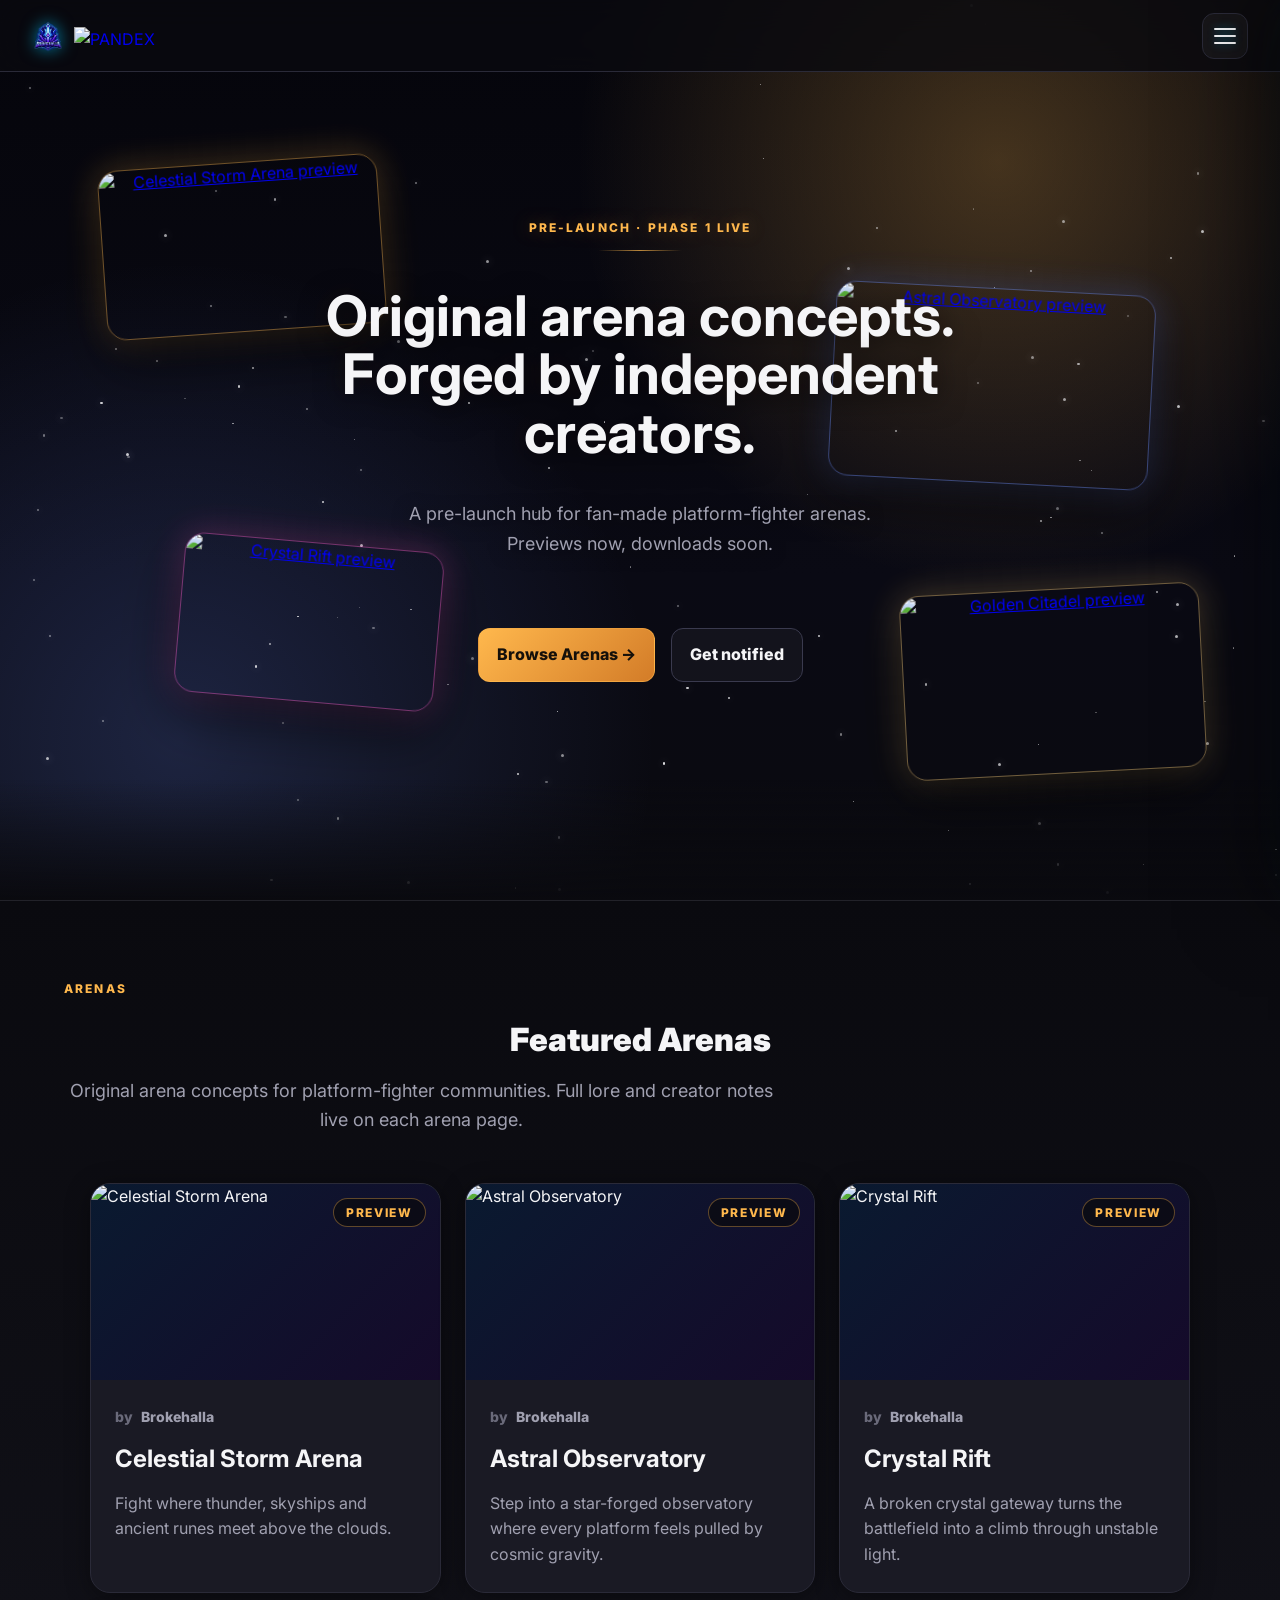
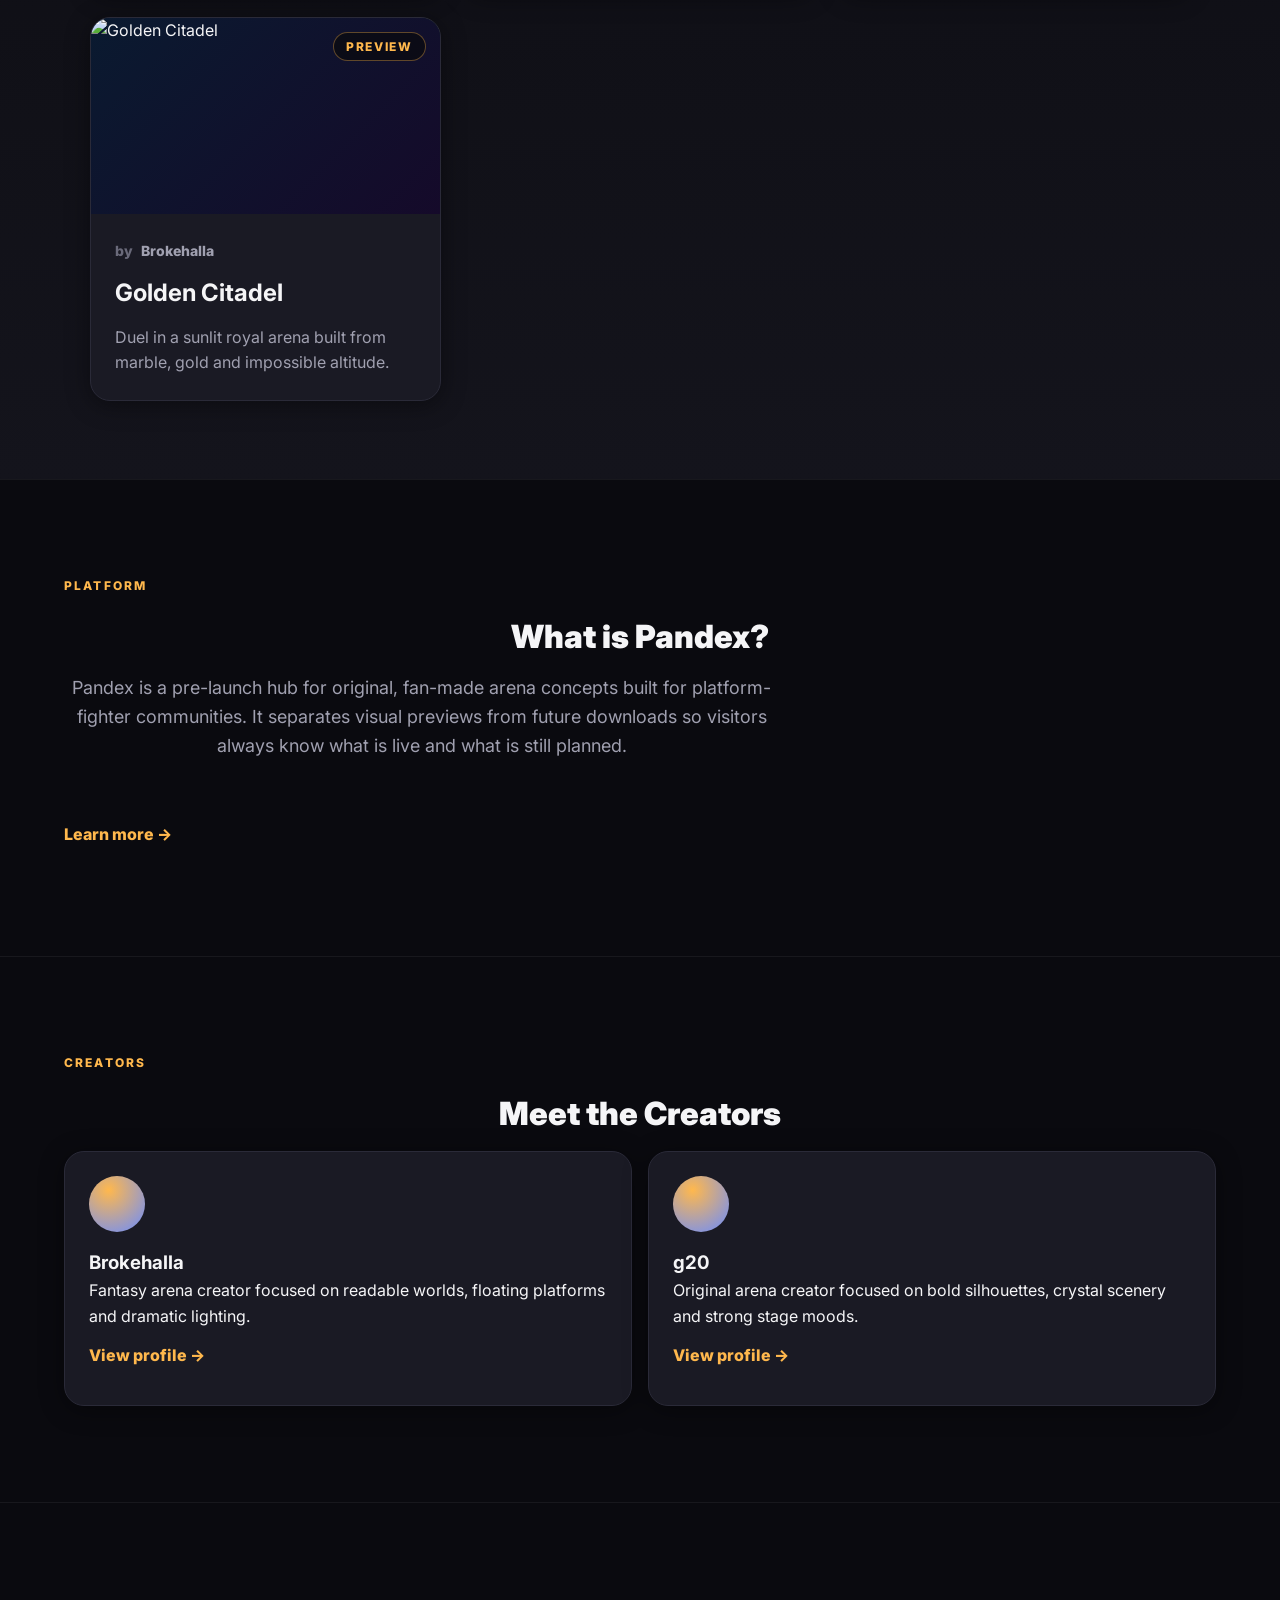
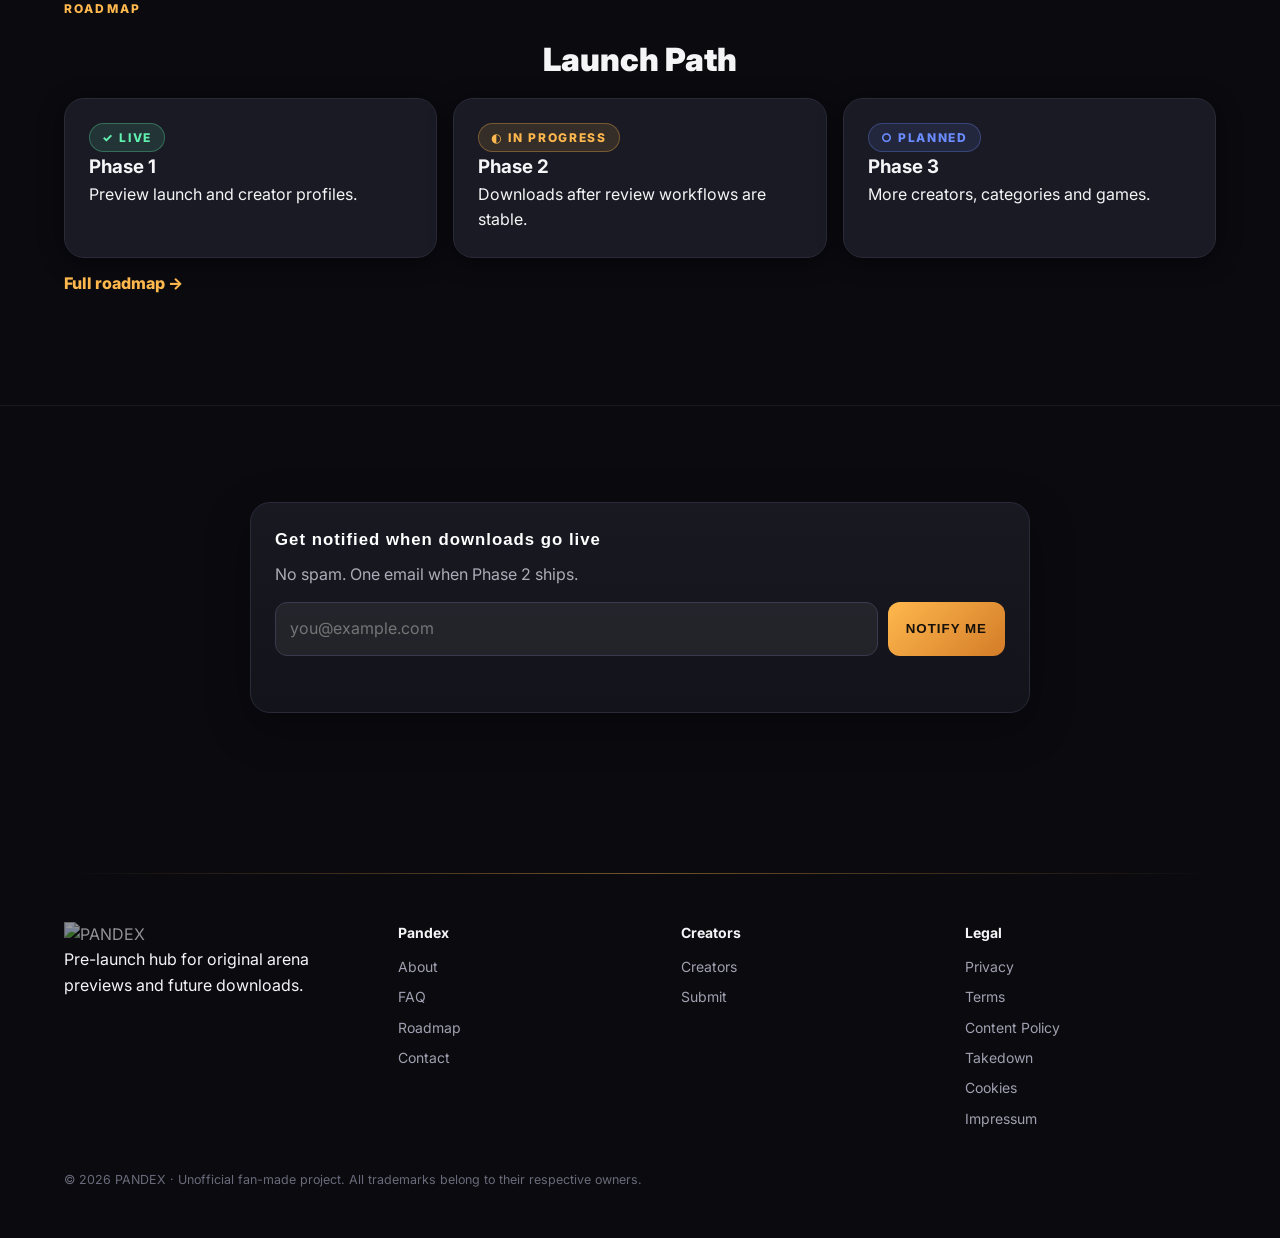
==== commit cc3ffe3f: "Redesign homepage hero as constellation scene" ====
--- a/index.html
+++ b/index.html
@@ -3,20 +3,29 @@
 <head>
 <meta charset="UTF-8">
 <meta name="viewport" content="width=device-width, initial-scale=1.0">
-<meta name="description" content="PANDEX is a pre-launch hub for original arena concepts and future downloads. Preview early Brawlhalla-inspired map concepts by Brokehalla.">
+<meta name="description" content="Pre-launch hub for original arena previews, creator updates and future downloads.">
 <meta property="og:title" content="PANDEX – Original Arena Concepts">
-<meta property="og:description" content="A pre-launch hub for original arena previews, creator workflow updates and future downloads. Starting with Brawlhalla-inspired concepts by Brokehalla.">
+<meta property="og:description" content="Pre-launch hub for original arena previews, creator updates and future downloads.">
 <meta property="og:type" content="website">
-<meta property="og:url" content="https://pandex.pages.dev/">
-<meta property="og:image" content="https://pandex.pages.dev/images/logo.png">
+<meta property="og:url" content="https://pandex-2lc.pages.dev/">
+<meta property="og:image" content="https://pandex-2lc.pages.dev/images/logo.png">
 <meta name="twitter:card" content="summary_large_image">
 <meta name="twitter:title" content="PANDEX – Original Arena Concepts">
-<meta name="twitter:description" content="Pre-launch arena previews and future downloads.">
-<meta name="twitter:image" content="https://pandex.pages.dev/images/logo.png">
-<meta name="keywords" content="Pandex, modding, custom maps, Brawlhalla mods, game mods, community creators">
-<title>PANDEX – Pre-Launch Arena Concepts</title>
-<link rel="icon" type="image/png" href="images/pandex-icon.png">
-<link href="https://fonts.googleapis.com/css2?family=Exo+2:wght@400;600;700;900&family=Orbitron:wght@700;900&display=swap" rel="stylesheet">
+<meta name="twitter:description" content="Pre-launch hub for original arena previews, creator updates and future downloads.">
+<meta name="twitter:image" content="https://pandex-2lc.pages.dev/images/logo.png">
+<meta name="keywords" content="Pandex, modding, custom maps, platform fighter mods, game mods, community creators">
+<title>PANDEX – Original Arena Concepts</title>
+<link rel="icon" type="image/png" sizes="16x16" href="/images/favicon/favicon-16x16.png">
+<link rel="icon" type="image/png" sizes="32x32" href="/images/favicon/favicon-32x32.png">
+<link rel="icon" type="image/png" sizes="48x48" href="/images/favicon/favicon-48x48.png">
+<link rel="icon" type="image/png" sizes="192x192" href="/images/favicon/android-chrome-192x192.png">
+<link rel="icon" type="image/png" sizes="512x512" href="/images/favicon/android-chrome-512x512.png">
+<link rel="apple-touch-icon" sizes="180x180" href="/images/favicon/apple-touch-icon.png">
+<link rel="mask-icon" href="/images/favicon/safari-pinned-tab.svg" color="#000000">
+<link rel="manifest" href="/site.webmanifest">
+<meta name="msapplication-TileColor" content="#000000">
+<meta name="theme-color" content="#000000">
+<link href="https://fonts.googleapis.com/css2?family=Inter:wght@400;600;700;800;900&display=swap" rel="stylesheet">
 <style>
   :root {
     --blue: #00c8ff;
@@ -701,15 +710,430 @@
   .legal-close { position:absolute; top:14px; right:18px; background:none; border:none; color:rgba(240,244,255,.4); font-size:1.4rem; cursor:pointer; transition:color .2s; }
   .legal-close:hover { color:var(--white); }
 
+
+  .creator-line { display:inline-flex; align-items:center; gap:8px; margin:0 0 14px; padding:6px 10px; border:1px solid rgba(0,200,255,.22); border-radius:8px; background:rgba(0,200,255,.08); color:rgba(240,244,255,.82); font-size:.74rem; font-weight:800; letter-spacing:1px; text-transform:uppercase; text-decoration:none; }
+  .creator-line:hover { color:#fff; border-color:rgba(0,200,255,.5); }
+  .signup-section { position:relative; z-index:1; max-width:980px; margin:24px auto 0; padding:0 5%; }
+  .signup-card { background:linear-gradient(180deg,rgba(15,26,42,.92),rgba(13,20,32,.84)); border:1px solid rgba(0,200,255,.18); border-radius:18px; padding:24px; box-shadow:0 14px 45px rgba(0,0,0,.26); }
+  .signup-card h2 { font-family:'Orbitron',sans-serif; font-size:1.05rem; color:#fff; margin-bottom:8px; letter-spacing:1px; }
+  .signup-card p { color:rgba(240,244,255,.68); line-height:1.6; margin-bottom:14px; }
+  .signup-form { display:flex; gap:10px; flex-wrap:wrap; }
+  .signup-form input { flex:1 1 260px; min-width:0; border:1px solid rgba(0,200,255,.22); border-radius:10px; background:rgba(255,255,255,.05); color:#fff; padding:13px 14px; font:inherit; }
+  .signup-form button { border:none; border-radius:10px; padding:13px 18px; background:linear-gradient(135deg,var(--blue-dark),var(--purple)); color:#fff; font-family:'Orbitron',sans-serif; font-weight:800; letter-spacing:1px; text-transform:uppercase; cursor:pointer; }
+  .signup-status { min-height:22px; margin-top:10px; color:rgba(240,244,255,.64); font-size:.88rem; }
+  .signup-status.success { color:#60f0b0; }
+  .signup-status.error { color:#ff8a8a; }
+  .teaser-grid { display:grid; grid-template-columns:repeat(4,minmax(0,1fr)); gap:18px; }
+  .teaser-card { background:linear-gradient(180deg,rgba(15,26,42,.9),rgba(13,20,32,.86)); border:1px solid rgba(0,200,255,.14); border-radius:18px; overflow:hidden; }
+  .teaser-visual { height:150px; background:radial-gradient(circle at 35% 25%,rgba(0,200,255,.72),transparent 28%),radial-gradient(circle at 72% 55%,rgba(187,68,255,.7),transparent 30%),linear-gradient(135deg,#101827,#05070d); filter:blur(20px) brightness(.4); transform:scale(1.08); }
+  .teaser-body { padding:18px; }
+  .teaser-body h3 { font-family:'Orbitron',sans-serif; font-size:.95rem; margin-bottom:8px; color:#fff; }
+  .teaser-body p { color:rgba(240,244,255,.65); line-height:1.55; font-size:.9rem; margin-bottom:12px; }
+  .teaser-badge { display:inline-block; color:var(--blue); border:1px solid rgba(0,200,255,.22); background:rgba(0,200,255,.08); border-radius:8px; padding:5px 8px; font-size:.68rem; font-weight:800; letter-spacing:1px; text-transform:uppercase; }
+  .detail-hero-img { width:100%; border-radius:18px; border:1px solid rgba(0,200,255,.16); box-shadow:0 18px 55px rgba(0,0,0,.38); }
+  .breadcrumb { color:rgba(240,244,255,.55); font-size:.85rem; margin-bottom:18px; }
+  .breadcrumb a,.back-link { color:var(--blue); text-decoration:none; }
+  .placeholder-panel { border:1px dashed rgba(0,200,255,.25); border-radius:14px; padding:24px; color:rgba(240,244,255,.48); background:rgba(0,200,255,.04); }
+  @media (max-width:900px){ .teaser-grid { grid-template-columns:repeat(2,minmax(0,1fr)); } }
+  @media (max-width:560px){ .teaser-grid { grid-template-columns:1fr; } .signup-form button { width:100%; } }
+
+
+  /* PANDEX design-system pass */
+  :root {
+    --bg-base: #0a0a0f;
+    --bg-elevated: #14141c;
+    --bg-card: #1a1a24;
+    --border-subtle: #2a2a38;
+    --border-strong: #3a3a4e;
+    --text-primary: #f5f5f7;
+    --text-secondary: #a0a0b0;
+    --text-muted: #6a6a7a;
+    --accent-primary: #ffb84d;
+    --accent-secondary: #6a8cff;
+    --accent-danger: #ff5470;
+    --radius-sm: 6px;
+    --radius-md: 12px;
+    --radius-lg: 20px;
+    --radius-pill: 999px;
+    --space-1: 4px;
+    --space-2: 8px;
+    --space-3: 12px;
+    --space-4: 16px;
+    --space-6: 24px;
+    --space-8: 32px;
+    --space-12: 48px;
+    --space-16: 64px;
+    --space-24: 96px;
+    --font-display: 'Inter', 'Helvetica Neue', system-ui, sans-serif;
+    --font-body: 'Inter', system-ui, sans-serif;
+    --text-xs: 0.75rem;
+    --text-sm: 0.875rem;
+    --text-base: 1rem;
+    --text-lg: 1.125rem;
+    --text-xl: 1.5rem;
+    --text-2xl: 2rem;
+    --text-3xl: 2.5rem;
+    --text-4xl: 3.5rem;
+    --shadow-card: 0 4px 24px rgba(0,0,0,0.4);
+    --shadow-card-hover: 0 12px 40px rgba(0,0,0,0.6);
+    --transition-base: 200ms ease;
+    --blue: var(--accent-secondary);
+    --purple: var(--accent-danger);
+    --violet: var(--accent-primary);
+    --white: var(--text-primary);
+    --bg: var(--bg-base);
+    --bg2: var(--bg-elevated);
+    --bg3: var(--bg-card);
+    --card: var(--bg-card);
+  }
+  body { background: var(--bg-base); color: var(--text-primary); font-family: var(--font-body); line-height: 1.6; }
+  body::before { opacity:.65; background-image:url("data:image/svg+xml,%3Csvg xmlns='http://www.w3.org/2000/svg' width='160' height='160'%3E%3Cfilter id='n'%3E%3CfeTurbulence type='fractalNoise' baseFrequency='.75' numOctaves='2' stitchTiles='stitch'/%3E%3C/filter%3E%3Crect width='100%25' height='100%25' filter='url(%23n)' opacity='.035'/%3E%3C/svg%3E"); background-size:160px 160px; }
+  nav { height:72px; background: rgba(10,10,15,.82); border-bottom:1px solid var(--border-subtle); padding:0 var(--space-8); }
+  .nav-logo-icon { height:32px; max-height:40px; }
+  .nav-wordmark { height:18px; max-height:40px; }
+  .menu-panel { width: min(360px, 88vw); background:rgba(10,10,15,.96); border-left:1px solid var(--border-subtle); }
+  .menu-head img, .menu-note, .menu-divider { display:none !important; }
+  .menu-links { padding-top:var(--space-12); }
+  .menu-links a { min-height:48px; display:flex; align-items:center; font-size:var(--text-lg); color:var(--text-primary); }
+  .menu-toggle, .menu-close { border-radius:var(--radius-md); border-color:var(--border-subtle); }
+  .hero { min-height:92vh; padding:140px 5% 110px; background:
+      radial-gradient(circle at 68% 34%, rgba(255,184,77,.18), transparent 34%),
+      radial-gradient(circle at 20% 68%, rgba(106,140,255,.14), transparent 32%),
+      linear-gradient(180deg, rgba(10,10,15,.2), var(--bg-base)); }
+  .hero::after { content:""; position:absolute; inset:0; background:url('images/celestial-storm-arena.png') center/cover no-repeat; opacity:.15; filter:blur(10px) brightness(.55); transform:scale(1.04); z-index:-1; }
+  .hero-logo, .coming-soon-badge, .hero-eyebrow { display:none !important; }
+  .eyebrow { color:var(--accent-primary); font-size:var(--text-xs); letter-spacing:.18em; text-transform:uppercase; font-weight:800; margin-bottom:var(--space-4); }
+  .hero-title, .page-title { font-family:var(--font-display); font-size:clamp(var(--text-3xl), 6vw, var(--text-4xl)); line-height:1.02; letter-spacing:0; color:var(--text-primary); background:none; -webkit-text-fill-color:initial; }
+  .hero-sub, .page-sub, .section-sub { color:var(--text-secondary); font-size:var(--text-lg); max-width:65ch; }
+  .hero-actions { display:flex; gap:var(--space-3); justify-content:center; flex-wrap:wrap; margin-top:var(--space-8); }
+  section, .page-content { position:relative; z-index:1; }
+  .home-section { padding:var(--space-24) 5%; border-top:1px solid rgba(255,255,255,.06); }
+  .home-section-inner { max-width:1180px; margin:0 auto; }
+  .section-title { font-family:var(--font-display); font-size:var(--text-2xl); color:var(--text-primary); background:none; -webkit-text-fill-color:initial; margin-bottom:var(--space-3); }
+  .section-divider { height:1px; background:linear-gradient(90deg, transparent, var(--accent-primary), transparent); opacity:.45; }
+  .badge { display:inline-flex; align-items:center; border-radius:var(--radius-pill); padding:var(--space-1) var(--space-3); font-size:var(--text-xs); letter-spacing:.14em; text-transform:uppercase; font-weight:800; border:1px solid transparent; }
+  .badge--preview { background:rgba(255,184,77,.12); color:var(--accent-primary); border-color:rgba(255,184,77,.32); }
+  .badge--live { background:rgba(96,240,176,.12); color:#60f0b0; border-color:rgba(96,240,176,.3); }
+  .badge--planned { background:rgba(106,140,255,.12); color:var(--accent-secondary); border-color:rgba(106,140,255,.3); }
+  .btn { display:inline-flex; align-items:center; justify-content:center; gap:var(--space-2); border-radius:var(--radius-md); padding:13px 18px; font-weight:800; text-decoration:none; transition:transform var(--transition-base), box-shadow var(--transition-base), border-color var(--transition-base); cursor:pointer; }
+  .btn:focus-visible, .menu-toggle:focus-visible, .menu-close:focus-visible, a:focus-visible, button:focus-visible, input:focus-visible { outline:2px solid var(--accent-primary); outline-offset:3px; }
+  .btn:hover { transform:scale(1.02); box-shadow:var(--shadow-card); }
+  .btn--primary { background:linear-gradient(135deg,var(--accent-primary),#d37c28); color:#15100a; border:1px solid rgba(255,184,77,.45); }
+  .btn--secondary { background:rgba(255,255,255,.04); color:var(--text-primary); border:1px solid var(--border-strong); }
+  .btn--ghost { color:var(--accent-primary); padding-left:0; padding-right:0; }
+  .tag { display:inline-flex; border-radius:var(--radius-sm); padding:var(--space-1) var(--space-2); background:rgba(255,255,255,.06); color:var(--text-secondary); font-size:var(--text-xs); }
+  .maps-grid { gap:var(--space-6); }
+  .map-card { border-radius:var(--radius-lg); background:var(--bg-card); border:1px solid var(--border-subtle); box-shadow:var(--shadow-card); overflow:hidden; cursor:pointer; transition:transform var(--transition-base), box-shadow var(--transition-base), border-color var(--transition-base); }
+  .map-card:hover { transform:translateY(-4px); box-shadow:var(--shadow-card-hover); border-color:var(--arena-glow, var(--accent-primary)); }
+  .map-card:hover .map-preview-img { transform:scale(1.03); }
+  .map-card-link { display:block; color:inherit; text-decoration:none; height:100%; }
+  .map-preview-wrap { display:block; pointer-events:none; border-radius:0; }
+  .map-preview-img { transition:transform var(--transition-base); }
+  .map-zoom-hint, .btn-download, .map-meta { display:none !important; }
+  .map-badge { top:14px; right:14px; border-radius:var(--radius-pill); background:rgba(10,10,15,.72); border:1px solid rgba(255,184,77,.35); color:var(--accent-primary); letter-spacing:.14em; }
+  .map-body { padding:var(--space-6); }
+  .map-name { font-family:var(--font-display); font-size:var(--text-xl); margin-bottom:var(--space-3); color:var(--text-primary); }
+  .creator-line { padding:0; border:0; background:none; color:var(--text-secondary); text-transform:none; letter-spacing:0; font-size:var(--text-sm); margin-bottom:var(--space-3); }
+  .map-card .creator-line::before { content:"by "; color:var(--text-muted); }
+  .map-desc { color:var(--text-secondary); font-size:var(--text-base); margin:0; }
+  .map-desc strong, .map-desc br { display:none; }
+  .map-desc .card-only { display:inline; }
+  .creator-strip, .phase-strip { display:grid; grid-template-columns:repeat(3,minmax(0,1fr)); gap:var(--space-4); }
+  .creator-strip { grid-template-columns:repeat(2,minmax(0,1fr)); }
+  .creator-mini, .phase-tile { background:var(--bg-card); border:1px solid var(--border-subtle); border-radius:var(--radius-lg); padding:var(--space-6); box-shadow:var(--shadow-card); }
+  .avatar-orb { width:56px; height:56px; border-radius:50%; background:radial-gradient(circle at 35% 25%,var(--accent-primary),var(--accent-secondary)); margin-bottom:var(--space-4); }
+  .signup-section { padding:var(--space-24) 5%; margin:0; border-top:1px solid rgba(255,255,255,.06); max-width:none; }
+  .signup-card { max-width:780px; margin:0 auto; background:linear-gradient(180deg,rgba(26,26,36,.94),rgba(20,20,28,.94)); border-color:var(--border-subtle); border-radius:var(--radius-lg); }
+  .signup-form input { border-color:var(--border-strong); background:rgba(255,255,255,.06); border-radius:var(--radius-md); }
+  .signup-form button { border-radius:var(--radius-md); background:linear-gradient(135deg,var(--accent-primary),#d37c28); color:#15100a; }
+  #cookieBanner { position:fixed; left:var(--space-4); right:var(--space-4); bottom:var(--space-4); z-index:1600; display:block; pointer-events:none; background:transparent; }
+  #cookieBanner.hidden { display:none; }
+  .cookie-box { pointer-events:auto; max-width:900px; margin:0 auto; padding:var(--space-3) var(--space-4); border-radius:var(--radius-pill); background:rgba(20,20,28,.96); border:1px solid var(--border-subtle); box-shadow:var(--shadow-card); display:flex; align-items:center; justify-content:center; gap:var(--space-4); text-align:left; }
+  .cookie-icon, .cookie-title { display:none; }
+  .cookie-text { margin:0; color:var(--text-secondary); font-size:var(--text-sm); }
+  .cookie-btns { display:flex; gap:var(--space-2); margin:0; }
+  .cookie-btns button:not(.cookie-dismiss) { display:none; }
+  .cookie-dismiss { border:1px solid var(--border-strong); background:rgba(255,255,255,.05); color:var(--text-primary); border-radius:var(--radius-pill); padding:8px 12px; cursor:pointer; white-space:nowrap; }
+  footer { background:var(--bg-base); border-top:0; padding:var(--space-16) 5% var(--space-12); }
+  footer::before { content:""; display:block; height:1px; width:100%; max-width:1180px; margin:0 auto var(--space-12); background:linear-gradient(90deg, transparent, rgba(255,184,77,.42), transparent); }
+  .footer-logo { display:none !important; }
+  .footer-wordmark { height:14px; max-width:110px; opacity:.58; }
+  .footer-grid { display:grid; grid-template-columns:1.2fr repeat(3,1fr); gap:var(--space-8); max-width:1180px; margin:0 auto; text-align:left; }
+  .footer-col h3 { color:var(--text-primary); font-size:var(--text-sm); margin-bottom:var(--space-3); }
+  .footer-col a { display:block; color:var(--text-secondary); text-decoration:none; margin:var(--space-2) 0; font-size:var(--text-sm); }
+  .footer-col a:hover { color:var(--accent-primary); }
+  .footer-copy { max-width:1180px; margin:var(--space-8) auto 0 !important; text-align:left; color:var(--text-muted) !important; }
+  .page-content { max-width:980px; }
+  .content-card { border-radius:var(--radius-lg); background:var(--bg-card); border-color:var(--border-subtle); }
+  .content-card p, .content-card li, .content-card dd { max-width:65ch; }
+  @media (max-width:768px) {
+    nav { padding:0 var(--space-4); }
+    .nav-wordmark { display:none; }
+    .menu-panel { width:100vw; height:100vh; left:0; right:0; transform:translateX(100%); border-left:0; display:flex; flex-direction:column; align-items:center; justify-content:center; }
+    .menu-panel.active { transform:translateX(0); }
+    .menu-head { position:absolute; top:var(--space-4); right:var(--space-4); width:auto; padding:0; }
+    .menu-links { width:min(320px,80vw); padding:0; align-items:stretch; }
+    .menu-links a { justify-content:center; min-height:56px; font-size:var(--text-xl); }
+    .hero { min-height:86vh; padding:120px 5% 86px; }
+    .hero-title, .page-title { font-size:var(--text-3xl); }
+    .home-section, .signup-section { padding-block:var(--space-16); }
+    .creator-strip, .phase-strip { grid-template-columns:1fr; }
+    .cookie-box { border-radius:var(--radius-lg); align-items:flex-start; flex-direction:column; }
+    .footer-grid { grid-template-columns:1fr; }
+  }
+  @media (prefers-reduced-motion: reduce) {
+    *, *::before, *::after { animation-duration:1ms !important; transition-duration:1ms !important; scroll-behavior:auto !important; }
+  }
+
+  /* ===== HOMEPAGE HERO — CONSTELLATION ===== */
+  :root {
+    --glow-celestial: #ffb84d;
+    --glow-astral: #6a8cff;
+    --glow-crystal: #ff5cc8;
+    --glow-citadel: #ffd27a;
+  }
+  .constellation-hero {
+    min-height: max(720px, 100vh);
+    padding: 0 5%;
+    overflow: hidden;
+    isolation: isolate;
+    display: grid;
+    place-items: center;
+    background:
+      radial-gradient(circle at 78% 18%, color-mix(in srgb, var(--accent-primary) 25%, transparent), transparent 34%),
+      radial-gradient(circle at 14% 82%, color-mix(in srgb, var(--accent-secondary) 20%, transparent), transparent 36%),
+      linear-gradient(180deg, #05050b 0%, #0a0a14 64%, var(--bg-base) 100%);
+  }
+  .constellation-hero::before {
+    content: "";
+    position: absolute;
+    inset: auto 0 0;
+    height: 120px;
+    z-index: 5;
+    pointer-events: none;
+    background: linear-gradient(180deg, transparent, var(--bg-base));
+  }
+  .constellation-hero::after { display: none; }
+  .constellation-stars,
+  .constellation-particles,
+  .constellation-cards {
+    position: absolute;
+    inset: 0;
+    pointer-events: none;
+  }
+  .constellation-stars { z-index: 1; }
+  .constellation-particles { z-index: 2; overflow: hidden; }
+  .constellation-star {
+    position: absolute;
+    width: var(--s);
+    height: var(--s);
+    left: var(--x);
+    top: var(--y);
+    border-radius: var(--radius-pill);
+    background: rgba(245,245,247,var(--o));
+    box-shadow: 0 0 8px rgba(245,245,247,.45);
+  }
+  .constellation-star.is-twinkle {
+    animation: starTwinkle var(--d) ease-in-out infinite;
+    animation-delay: var(--delay);
+  }
+  .constellation-particle {
+    position: absolute;
+    width: var(--s);
+    height: var(--s);
+    left: var(--x);
+    bottom: -24px;
+    border-radius: var(--radius-pill);
+    background: var(--c);
+    opacity: .72;
+    filter: blur(2px);
+    box-shadow: 0 0 16px var(--c);
+    animation: particleDrift var(--d) linear infinite;
+    animation-delay: var(--delay);
+  }
+  .constellation-cards { z-index: 3; }
+  .constellation-card {
+    --rx: 0deg;
+    --ry: 0deg;
+    position: absolute;
+    width: var(--w);
+    height: var(--h);
+    top: var(--top);
+    left: var(--left);
+    right: var(--right);
+    bottom: var(--bottom);
+    pointer-events: auto;
+    border-radius: var(--radius-lg);
+    border: 1px solid color-mix(in srgb, var(--glow) 42%, transparent);
+    box-shadow: 0 20px 60px rgba(0,0,0,.6), 0 0 34px color-mix(in srgb, var(--glow) 28%, transparent);
+    overflow: hidden;
+    transform: perspective(1000px) rotate(var(--rot)) rotateX(var(--rx)) rotateY(var(--ry));
+    animation: arenaFloat var(--float-time) ease-in-out infinite alternate;
+    animation-delay: var(--float-delay);
+    transition: transform 220ms ease, box-shadow 220ms ease, border-color 220ms ease, opacity 220ms ease;
+    cursor: pointer;
+    will-change: transform;
+  }
+  .constellation-card img {
+    width: 100%;
+    height: 100%;
+    display: block;
+    object-fit: cover;
+  }
+  .constellation-card:hover,
+  .constellation-card:focus-visible {
+    border-color: color-mix(in srgb, var(--glow) 72%, transparent);
+    box-shadow: 0 26px 74px rgba(0,0,0,.68), 0 0 54px color-mix(in srgb, var(--glow) 52%, transparent);
+    transform: perspective(1000px) translateY(-12px) scale(1.05) rotate(var(--rot)) rotateX(var(--rx)) rotateY(var(--ry));
+    outline: none;
+  }
+  .constellation-card:focus-visible { outline: 2px solid var(--accent-primary); outline-offset: 5px; }
+  .constellation-card--celestial {
+    --glow: var(--glow-celestial);
+    --w: 280px;
+    --h: 170px;
+    --top: 18%;
+    --left: 8%;
+    --right: auto;
+    --bottom: auto;
+    --rot: -4deg;
+    --float-time: 6.4s;
+    --float-delay: -.8s;
+  }
+  .constellation-card--astral {
+    --glow: var(--glow-astral);
+    --w: 320px;
+    --h: 195px;
+    --top: 32%;
+    --left: auto;
+    --right: 10%;
+    --bottom: auto;
+    --rot: 3deg;
+    --float-time: 8.2s;
+    --float-delay: -2.6s;
+  }
+  .constellation-card--crystal {
+    --glow: var(--glow-crystal);
+    --w: 260px;
+    --h: 160px;
+    --top: auto;
+    --left: 14%;
+    --right: auto;
+    --bottom: 22%;
+    --rot: 5deg;
+    --float-time: 7.2s;
+    --float-delay: -1.4s;
+  }
+  .constellation-card--citadel {
+    --glow: var(--glow-citadel);
+    --w: 300px;
+    --h: 185px;
+    --top: auto;
+    --left: auto;
+    --right: 6%;
+    --bottom: 14%;
+    --rot: -3deg;
+    --float-time: 8.8s;
+    --float-delay: -3.2s;
+  }
+  .constellation-copy {
+    position: relative;
+    z-index: 4;
+    width: min(640px, 100%);
+    text-align: center;
+    display: grid;
+    justify-items: center;
+  }
+  .constellation-copy .eyebrow {
+    margin-bottom: var(--space-6);
+    text-shadow: 0 0 18px color-mix(in srgb, var(--accent-primary) 34%, transparent);
+  }
+  .constellation-copy .eyebrow::after {
+    content: "";
+    display: block;
+    width: 84px;
+    height: 1px;
+    margin: var(--space-3) auto 0;
+    background: linear-gradient(90deg, transparent, var(--accent-primary), transparent);
+    opacity: .72;
+  }
+  .constellation-copy .hero-title {
+    font-weight: 700;
+    line-height: 1.05;
+    text-shadow: 0 5px 28px rgba(0,0,0,.7), 0 0 28px rgba(255,184,77,.08);
+  }
+  .constellation-copy .hero-sub {
+    max-width: 480px;
+    margin-top: var(--space-6);
+    color: var(--text-secondary);
+    text-shadow: 0 3px 18px rgba(0,0,0,.75);
+  }
+  .constellation-copy .hero-actions {
+    margin-top: var(--space-8);
+    gap: var(--space-4);
+  }
+  @keyframes starTwinkle {
+    0%, 100% { opacity: .28; transform: scale(.86); }
+    50% { opacity: 1; transform: scale(1.18); }
+  }
+  @keyframes particleDrift {
+    from { transform: translate3d(0, 0, 0); }
+    to { transform: translate3d(var(--drift), -112vh, 0); }
+  }
+  @keyframes arenaFloat {
+    from { translate: 0 -8px; }
+    to { translate: 0 8px; }
+  }
+  @media (max-width: 1023px) {
+    .constellation-card { scale: .75; }
+    .constellation-card--celestial { --left: 2%; }
+    .constellation-card--astral { --right: 2%; }
+    .constellation-card--crystal { --left: 5%; }
+    .constellation-card--citadel { --right: 3%; }
+  }
+  @media (max-width: 767px) {
+    .constellation-hero { min-height: 100vh; padding: 112px 5% 90px; }
+    .constellation-card {
+      --w: 140px;
+      --h: 85px;
+      opacity: .55;
+      animation-duration: 12s;
+    }
+    .constellation-card--celestial { --top: 13%; --left: 3%; --bottom: auto; --right: auto; }
+    .constellation-card--astral { --top: 15%; --right: 2%; --bottom: auto; --left: auto; }
+    .constellation-card--crystal { --bottom: 13%; --left: 3%; --top: auto; --right: auto; }
+    .constellation-card--citadel { --bottom: 10%; --right: 2%; --top: auto; --left: auto; }
+    .constellation-card:hover,
+    .constellation-card:focus-visible {
+      transform: perspective(1000px) translateY(-6px) scale(1.02) rotate(var(--rot));
+    }
+    .constellation-copy .hero-sub { font-size: var(--text-base); }
+    .constellation-copy .hero-actions { width: 100%; }
+    .constellation-copy .btn { flex: 1 1 100%; }
+  }
+  @media (prefers-reduced-motion: reduce) {
+    .constellation-star.is-twinkle,
+    .constellation-particle,
+    .constellation-card {
+      animation: none !important;
+    }
+    .constellation-card,
+    .constellation-card:hover,
+    .constellation-card:focus-visible {
+      --rx: 0deg !important;
+      --ry: 0deg !important;
+    }
+  }
+
 </style>
 
 </head>
 <body>
 
 <nav>
-  <a class="nav-logo-wrap" href="index.html" aria-label="PANDEX home">
-    <img class="nav-logo-icon" src="images/logo.png" alt="Pandex panda icon">
-    <img class="nav-wordmark" src="images/pandex-wordmark.png" alt="PANDEX">
+  <a class="nav-logo-wrap" href="/index.html" aria-label="PANDEX home">
+    <img class="nav-logo-icon" src="/images/logo.png" alt="Pandex panda icon">
+    <img class="nav-wordmark" src="/images/pandex-wordmark.png" alt="PANDEX">
   </a>
   <button class="menu-toggle" onclick="openMenu()" aria-label="Open navigation menu">
     <span></span><span></span><span></span>
@@ -719,158 +1143,140 @@
 <div id="menuBackdrop" class="menu-backdrop" onclick="closeMenu()"></div>
 <aside id="menuPanel" class="menu-panel" aria-label="PANDEX navigation">
   <div class="menu-head">
-    <div style="display:flex;align-items:center;gap:10px;">
-      <img src="images/logo.png" alt="Pandex panda icon">
-      <img src="images/pandex-wordmark.png" alt="PANDEX" style="height:22px;width:auto;max-width:150px;object-fit:contain;">
-    </div>
     <button class="menu-close" onclick="closeMenu()" aria-label="Close navigation menu">×</button>
   </div>
   <div class="menu-links">
-    <a href="index.html" onclick="closeMenu()">Home</a>
-    <a href="index.html#maps" onclick="closeMenu()">Maps</a>
-    <a href="creator-brokehalla.html" onclick="closeMenu()">Creator</a>
-    <a href="about.html" onclick="closeMenu()">About</a>
-    <a href="faq.html" onclick="closeMenu()">FAQ</a>
-    <a href="roadmap.html" onclick="closeMenu()">Roadmap</a>
-    <a href="submit.html" onclick="closeMenu()">Submit</a>
-    <a href="contact.html" onclick="closeMenu()">Contact</a>
-    <div class="menu-divider"></div>
-    <a href="privacy.html" onclick="closeMenu()">Privacy</a>
-    <a href="cookies.html" onclick="closeMenu()">Cookies</a>
-    <a href="impressum.html" onclick="closeMenu()">Impressum</a>
-    <a href="terms.html" onclick="closeMenu()">Terms of Service</a>
-    <a href="content-policy.html" onclick="closeMenu()">Content Policy</a>
-    <a href="takedown.html" onclick="closeMenu()">Takedown Policy</a>
-    <div class="menu-divider"></div>
-    <a href="https://discord.gg/SyTpDNjmaG" target="_blank" onclick="closeMenu()">Discord</a>
-    <a href="https://www.tiktok.com/@brokehalla" target="_blank" onclick="closeMenu()">TikTok</a>
+    <a href="/index.html" onclick="closeMenu()">Home</a>
+    <a href="/index.html#maps" onclick="closeMenu()">Maps</a>
+    <a href="/creators.html" onclick="closeMenu()">Creators</a>
+    <a href="/submit.html" onclick="closeMenu()">Submit</a>
+    <a href="/roadmap.html" onclick="closeMenu()">Roadmap</a>
+    <a href="/about.html" onclick="closeMenu()">About</a>
   </div>
-  <div class="menu-note">PANDEX is a pre-launch hub for original arena previews and future downloads.</div>
 </aside>
 
 
-<section class="hero">
-  <div class="hero-bg-orb orb1"></div>
-  <div class="hero-bg-orb orb2"></div>
-  <img class="hero-logo" src="images/logo.png" alt="PANDEX"
-       onclick="window.scrollTo({top:document.getElementById('maps').offsetTop-60,behavior:'smooth'})">
-  <p class="hero-eyebrow">Pre-launch hub for original arena concepts</p>
-  <div class="coming-soon-badge">
-    <span class="cs-pulse"></span>
-    <span class="cs-text">PRE-LAUNCH HUB — DOWNLOADS PLANNED</span>
+<section class="hero constellation-hero" aria-labelledby="hero-title">
+  <!-- Starfield and particles are generated once on load to keep the markup light. -->
+  <div class="constellation-stars" aria-hidden="true"></div>
+  <div class="constellation-particles" aria-hidden="true"></div>
+  <div class="constellation-cards" aria-hidden="false">
+    <a class="constellation-card constellation-card--celestial" href="/maps/celestial-storm/" aria-label="View Celestial Storm Arena details">
+      <img src="images/celestial-storm-arena.png" alt="Celestial Storm Arena preview" loading="eager">
+    </a>
+    <a class="constellation-card constellation-card--astral" href="/maps/astral-observatory/" aria-label="View Astral Observatory details">
+      <img src="images/astral-observatory.png" alt="Astral Observatory preview" loading="eager">
+    </a>
+    <a class="constellation-card constellation-card--crystal" href="/maps/crystal-rift/" aria-label="View Crystal Rift details">
+      <img src="images/crystal-rift.png" alt="Crystal Rift preview" loading="eager">
+    </a>
+    <a class="constellation-card constellation-card--citadel" href="/maps/golden-citadel/" aria-label="View Golden Citadel details">
+      <img src="images/golden-citadel.png" alt="Golden Citadel preview" loading="eager">
+    </a>
   </div>
-  <h1 class="hero-title">Original Arena Concepts.<br>Future Downloads.</h1>
-  <p class="hero-sub">Browse early arena previews while Pandex prepares creator workflows and downloadable releases.</p>
-  <a class="hero-cta" href="#maps">Browse Arena Concepts ↓</a>
-</section>
-
-<section id="maps">
-  <h2 class="section-title">Arena Concepts by Brokehalla</h2>
-  <div class="section-divider"></div>
-  <p class="section-sub">A first set of original Brawlhalla-inspired arena background concepts by <strong style="color:var(--blue);">Brokehalla</strong>. Previews only for now; downloads are planned for a later launch phase.</p>
-
-  <div class="maps-grid">
-
-    <div class="map-card">
-      <div class="map-preview-wrap" onclick="openPreview('Celestial Storm Arena','images/celestial-storm-arena.png')"><img src="images/celestial-storm-arena.png" alt="Celestial Storm Arena" class="map-preview-img"><div class="map-zoom-hint">Click to enlarge</div></div>
-      <span class="map-badge">PREVIEW</span>
-      <div class="map-body">
-        <div class="map-name">Celestial Storm Arena</div>
-        <div class="map-desc">
-          <strong>Hook:</strong> Fight where thunder, skyships and ancient runes meet above the clouds.<br><br>
-          <strong>Lore:</strong> Celestial Storm Arena hangs in a golden sky, surrounded by drifting airships and storm-lit ruins. The arena feels like a ritual platform built for champions who dare to cross the weather line.<br><br>
-          <strong>Creator Note:</strong> "I wanted this one to feel fast, bright and dramatic before the first hit even lands."
-        </div>
-        <div class="map-meta">
-          <span class="map-tag">Preview only — playable version planned</span>
-          <span class="map-tag">Original artwork</span>
-        </div>
-        <button class="btn-download" onclick="openPreview('Celestial Storm Arena','images/celestial-storm-arena.png')">View Preview</button>
-      </div>
+  <div class="constellation-copy">
+    <div class="eyebrow">PRE-LAUNCH · PHASE 1 LIVE</div>
+    <h1 id="hero-title" class="hero-title">Original arena concepts.<br>Forged by independent creators.</h1>
+    <p class="hero-sub">A pre-launch hub for fan-made platform-fighter arenas. Previews now, downloads soon.</p>
+    <div class="hero-actions">
+      <a class="btn btn--primary" href="#maps">Browse Arenas →</a>
+      <a class="btn btn--secondary" href="#signup">Get notified</a>
     </div>
-
-    <div class="map-card">
-      <div class="map-preview-wrap" onclick="openPreview('Astral Observatory','images/astral-observatory.png')"><img src="images/astral-observatory.png" alt="Astral Observatory" class="map-preview-img"><div class="map-zoom-hint">Click to enlarge</div></div>
-      <span class="map-badge">PREVIEW</span>
-      <div class="map-body">
-        <div class="map-name">Astral Observatory</div>
-        <div class="map-desc">
-          <strong>Hook:</strong> Step into a star-forged observatory where every platform feels pulled by cosmic gravity.<br><br>
-          <strong>Lore:</strong> Astral Observatory floats between deep space and a blue-gold portal core. Its side platforms and glowing machinery suggest an old research station still tracking movements beyond the visible sky.<br><br>
-          <strong>Creator Note:</strong> "This concept started with the idea of a quiet place that could suddenly become a battle stage."
-        </div>
-        <div class="map-meta">
-          <span class="map-tag">Preview only — playable version planned</span>
-          <span class="map-tag">Original artwork</span>
-        </div>
-        <button class="btn-download" onclick="openPreview('Astral Observatory','images/astral-observatory.png')">View Preview</button>
-      </div>
-    </div>
-
-    <div class="map-card">
-      <div class="map-preview-wrap" onclick="openPreview('Crystal Rift','images/crystal-rift.png')"><img src="images/crystal-rift.png" alt="Crystal Rift" class="map-preview-img"><div class="map-zoom-hint">Click to enlarge</div></div>
-      <span class="map-badge">PREVIEW</span>
-      <div class="map-body">
-        <div class="map-name">Crystal Rift</div>
-        <div class="map-desc">
-          <strong>Hook:</strong> A broken crystal gateway turns the battlefield into a climb through unstable light.<br><br>
-          <strong>Lore:</strong> Crystal Rift opens inside a shattered ruin where floating stones orbit a glowing vertical tear. The scene suggests a place where old magic cracked the ground and left the sky shining through the wound.<br><br>
-          <strong>Creator Note:</strong> "I liked the tension of making something beautiful feel a little dangerous."
-        </div>
-        <div class="map-meta">
-          <span class="map-tag">Preview only — playable version planned</span>
-          <span class="map-tag">Original artwork</span>
-        </div>
-        <button class="btn-download" onclick="openPreview('Crystal Rift','images/crystal-rift.png')">View Preview</button>
-      </div>
-    </div>
-
-    <div class="map-card">
-      <div class="map-preview-wrap" onclick="openPreview('Golden Citadel','images/golden-citadel.png')"><img src="images/golden-citadel.png" alt="Golden Citadel" class="map-preview-img"><div class="map-zoom-hint">Click to enlarge</div></div>
-      <span class="map-badge">PREVIEW</span>
-      <div class="map-body">
-        <div class="map-name">Golden Citadel</div>
-        <div class="map-desc">
-          <strong>Hook:</strong> Duel in a sunlit royal arena built from marble, gold and impossible altitude.<br><br>
-          <strong>Lore:</strong> Golden Citadel rises above the clouds like a ceremonial fortress for legendary matches. Its bright stonework, warm gold details and distant castle scenery give the map a regal, high-stakes atmosphere.<br><br>
-          <strong>Creator Note:</strong> "This one is meant to feel clean, heroic and instantly readable as a grand arena."
-        </div>
-        <div class="map-meta">
-          <span class="map-tag">Preview only — playable version planned</span>
-          <span class="map-tag">Original artwork</span>
-        </div>
-        <button class="btn-download" onclick="openPreview('Golden Citadel','images/golden-citadel.png')">View Preview</button>
-      </div>
-    </div>
-
-  </div>
-  <div class="install-note" style="margin-top:22px;">
-    Downloads are not public yet. Pandex is currently shaping the preview catalog, creator workflow and release process before downloadable files go live.
   </div>
 </section>
 
-<!-- Homepage intentionally ends after map previews. Additional pre-launch information is available through the menu. -->
+<section id="maps" class="home-section">
+  <div class="home-section-inner">
+    <div class="eyebrow">ARENAS</div>
+    <h2 class="section-title">Featured Arenas</h2>
+    <p class="section-sub">Original arena concepts for platform-fighter communities. Full lore and creator notes live on each arena page.</p>
+    <div class="maps-grid">
+      <article class="map-card" style="--arena-glow:#ffb84d;" role="link" tabindex="0" onclick="window.location.href='/maps/celestial-storm/'" onkeydown="if(event.key==='Enter') window.location.href='/maps/celestial-storm/'"><div class="map-preview-wrap"><img src="images/celestial-storm-arena.png" alt="Celestial Storm Arena" class="map-preview-img"></div><span class="map-badge badge badge--preview">Preview</span><div class="map-body"><a class="creator-line" href="/creator-brokehalla.html" onclick="event.stopPropagation()">Brokehalla</a><h3 class="map-name">Celestial Storm Arena</h3><p class="map-desc">Fight where thunder, skyships and ancient runes meet above the clouds.</p></div></article>
+      <article class="map-card" style="--arena-glow:#6a8cff;" role="link" tabindex="0" onclick="window.location.href='/maps/astral-observatory/'" onkeydown="if(event.key==='Enter') window.location.href='/maps/astral-observatory/'"><div class="map-preview-wrap"><img src="images/astral-observatory.png" alt="Astral Observatory" class="map-preview-img"></div><span class="map-badge badge badge--preview">Preview</span><div class="map-body"><a class="creator-line" href="/creator-brokehalla.html" onclick="event.stopPropagation()">Brokehalla</a><h3 class="map-name">Astral Observatory</h3><p class="map-desc">Step into a star-forged observatory where every platform feels pulled by cosmic gravity.</p></div></article>
+      <article class="map-card" style="--arena-glow:#ff5470;" role="link" tabindex="0" onclick="window.location.href='/maps/crystal-rift/'" onkeydown="if(event.key==='Enter') window.location.href='/maps/crystal-rift/'"><div class="map-preview-wrap"><img src="images/crystal-rift.png" alt="Crystal Rift" class="map-preview-img"></div><span class="map-badge badge badge--preview">Preview</span><div class="map-body"><a class="creator-line" href="/creator-brokehalla.html" onclick="event.stopPropagation()">Brokehalla</a><h3 class="map-name">Crystal Rift</h3><p class="map-desc">A broken crystal gateway turns the battlefield into a climb through unstable light.</p></div></article>
+      <article class="map-card" style="--arena-glow:#ffb84d;" role="link" tabindex="0" onclick="window.location.href='/maps/golden-citadel/'" onkeydown="if(event.key==='Enter') window.location.href='/maps/golden-citadel/'"><div class="map-preview-wrap"><img src="images/golden-citadel.png" alt="Golden Citadel" class="map-preview-img"></div><span class="map-badge badge badge--preview">Preview</span><div class="map-body"><a class="creator-line" href="/creator-brokehalla.html" onclick="event.stopPropagation()">Brokehalla</a><h3 class="map-name">Golden Citadel</h3><p class="map-desc">Duel in a sunlit royal arena built from marble, gold and impossible altitude.</p></div></article>
+    </div>
+  </div>
+</section>
+
+<section class="home-section">
+  <div class="home-section-inner">
+    <div class="eyebrow">PLATFORM</div>
+    <h2 class="section-title">What is Pandex?</h2>
+    <p class="section-sub">Pandex is a pre-launch hub for original, fan-made arena concepts built for platform-fighter communities. It separates visual previews from future downloads so visitors always know what is live and what is still planned.</p>
+    <a class="btn btn--ghost" href="/about.html">Learn more →</a>
+  </div>
+</section>
+
+<section class="home-section">
+  <div class="home-section-inner">
+    <div class="eyebrow">CREATORS</div>
+    <h2 class="section-title">Meet the Creators</h2>
+    <div class="creator-strip">
+      <article class="creator-mini"><div class="avatar-orb" aria-hidden="true"></div><h3>Brokehalla</h3><p>Fantasy arena creator focused on readable worlds, floating platforms and dramatic lighting.</p><a class="btn btn--ghost" href="/creator-brokehalla.html">View profile →</a></article>
+      <article class="creator-mini"><div class="avatar-orb" aria-hidden="true"></div><h3>g20</h3><p>Original arena creator focused on bold silhouettes, crystal scenery and strong stage moods.</p><a class="btn btn--ghost" href="/creator-g20.html">View profile →</a></article>
+    </div>
+  </div>
+</section>
+
+<section class="home-section">
+  <div class="home-section-inner">
+    <div class="eyebrow">ROADMAP</div>
+    <h2 class="section-title">Launch Path</h2>
+    <div class="phase-strip">
+      <article class="phase-tile"><span class="badge badge--live">✓ Live</span><h3>Phase 1</h3><p>Preview launch and creator profiles.</p></article>
+      <article class="phase-tile"><span class="badge badge--preview">◐ In progress</span><h3>Phase 2</h3><p>Downloads after review workflows are stable.</p></article>
+      <article class="phase-tile"><span class="badge badge--planned">○ Planned</span><h3>Phase 3</h3><p>More creators, categories and games.</p></article>
+    </div>
+    <a class="btn btn--ghost" href="/roadmap.html">Full roadmap →</a>
+  </div>
+</section>
+
+<section id="signup" class="signup-section" aria-labelledby="home-signup-title">
+  <div class="signup-card">
+    <h2 id="home-signup-title">Get notified when downloads go live</h2>
+    <p>No spam. One email when Phase 2 ships.</p>
+    <form class="signup-form" data-subscribe-form novalidate>
+      <input type="email" name="email" placeholder="you@example.com" autocomplete="email" required>
+      <button type="submit">Notify me</button>
+    </form>
+    <div class="signup-status" data-subscribe-status aria-live="polite"></div>
+  </div>
+</section>
+
+
+
+<!-- Homepage continues with pre-launch signup and teaser content. Additional information is available through the menu. -->
 
 <footer>
-  <div class="footer-logo-row" onclick="window.scrollTo({top:0,behavior:'smooth'})" aria-label="Back to top">
-    <img class="footer-logo" src="images/logo.png" alt="Pandex panda icon">
-    <img class="footer-wordmark" src="images/pandex-wordmark.png" alt="PANDEX">
+  <div class="footer-grid">
+    <div class="footer-brand-block">
+      <img class="footer-wordmark" src="/images/pandex-wordmark.png" alt="PANDEX">
+      <p>Pre-launch hub for original arena previews and future downloads.</p>
+    </div>
+    <div class="footer-col">
+      <h3>Pandex</h3>
+      <a href="/about.html">About</a>
+      <a href="/faq.html">FAQ</a>
+      <a href="/roadmap.html">Roadmap</a>
+      <a href="/contact.html">Contact</a>
+    </div>
+    <div class="footer-col">
+      <h3>Creators</h3>
+      <a href="/creators.html">Creators</a>
+      <a href="/submit.html">Submit</a>
+    </div>
+    <div class="footer-col">
+      <h3>Legal</h3>
+      <a href="/privacy.html">Privacy</a>
+      <a href="/terms.html">Terms</a>
+      <a href="/content-policy.html">Content Policy</a>
+      <a href="/takedown.html">Takedown</a>
+      <a href="/cookies.html">Cookies</a>
+      <a href="/impressum.html">Impressum</a>
+    </div>
   </div>
-  <div style="font-size:.8rem; color:rgba(240,244,255,.5); margin-bottom:18px; max-width:520px; margin-left:auto; margin-right:auto; line-height:1.6;">
-    Pre-launch hub for original arena concepts and future downloads.
-  </div>
-  <div class="footer-links footer-legal-links">
-    <a href="privacy.html">Datenschutz</a>
-    <a href="impressum.html">Impressum</a>
-    <a href="terms.html">Terms</a>
-    <a href="content-policy.html">Content Policy</a>
-    <a href="takedown.html">Takedown</a>
-    <a href="cookies.html">Cookies</a>
-  </div>
-  <div class="footer-copy" style="margin-top:16px;">© 2026 PANDEX · Unofficial fan-made project. All trademarks belong to their respective owners.</div>
-  <div style="margin-top:10px; font-size:.68rem; letter-spacing:1.6px; text-transform:uppercase; color:rgba(240,244,255,.32); font-weight:600;">
-    Created by <span style="background:linear-gradient(90deg,var(--blue),var(--violet));-webkit-background-clip:text;-webkit-text-fill-color:transparent;font-weight:700;">Pandapages</span>
-  </div>
+  <div class="footer-copy">© 2026 PANDEX · Unofficial fan-made project. All trademarks belong to their respective owners.</div>
 </footer>
 
 <script>
@@ -885,10 +1291,11 @@
     document.body.style.overflow = '';
   }
 
-  function openPreview
-(name, src) {
+  function openPreview(name, src, url) {
     document.getElementById('imgPreviewImg').src = src;
     document.getElementById('imgPreviewLabel').textContent = name;
+    var link = document.getElementById('imgPreviewFullPage');
+    if (link) link.href = url || '#maps';
     document.getElementById('imgPreviewOverlay').classList.add('active');
     document.body.style.overflow = 'hidden';
   }
@@ -901,78 +1308,49 @@
   });
 
   // ── COOKIE CONSENT (GDPR / EU) ──
-  const CONSENT_KEY = 'pandex_consent';
-
-  function setCookieConsent(value) {
-    var exp = new Date();
-    exp.setDate(exp.getDate() + 365);
-    document.cookie = CONSENT_KEY + '=' + value + ';expires=' + exp.toUTCString() + ';path=/;SameSite=Lax';
-  }
-  function getCookieConsent() {
-    var match = document.cookie.match(new RegExp('(^| )' + CONSENT_KEY + '=([^;]+)'));
-    return match ? match[2] : null;
-  }
-  function acceptCookies() {
-    setCookieConsent('all');
+  const COOKIE_NOTICE_KEY = 'pandex_cookie_notice_dismissed';
+
+  function dismissCookieNotice() {
+    localStorage.setItem(COOKIE_NOTICE_KEY, 'true');
     hideConsentModal();
   }
-  function rejectCookies() {
-    setCookieConsent('essential');
-    hideConsentModal();
-  }
 
   var legalTexts = {
-    privacy: '<h2>Datenschutzerkl&auml;rung</h2>'
-      + '<p style="font-size:.75rem; color:rgba(240,244,255,.5);">Stand: April 2026</p>'
-
-      + '<h3>1. Verantwortlicher</h3>'
-      + '<p>Verantwortlich f&uuml;r die Datenverarbeitung auf dieser Website ist:<br>'
-      + 'Verantwortlich f&uuml;r die Datenverarbeitung auf dieser Website ist Finn Cielma, ans&auml;ssig in der Teimannstra&szlig;e 20 in 44894 Bochum, Deutschland. Kontakt ist per E-Mail unter <a href="mailto:kontakt.pandapages@gmail.com">kontakt.pandapages@gmail.com</a> m&ouml;glich.</p>'
-
-      + '<h3>2. Allgemeine Hinweise</h3>'
-      + '<p>Der Schutz Ihrer pers&ouml;nlichen Daten ist uns wichtig. Wir behandeln Ihre Daten vertraulich und entsprechend der DSGVO sowie dieser Datenschutzerkl&auml;rung. Personenbezogene Daten werden nur erhoben, soweit dies technisch notwendig ist oder Sie ausdr&uuml;cklich einwilligen.</p>'
+    privacy: '<h2>Privacy Policy</h2>'
+      + '<p style="font-size:.75rem; color:rgba(240,244,255,.5);">Last updated: April 2026</p>'
+
+      + '<h3>1. Controller</h3>'
+      + '<p>The controller responsible for data processing on this website is Finn Cielma, Teimannstrasse 20, 44894 Bochum, Germany. You can contact Pandex by email at <a href="mailto:kontakt.pandapages@gmail.com">kontakt.pandapages@gmail.com</a>.</p>'
+
+      + '<h3>2. General Information</h3>'
+      + '<p>We handle personal data confidentially and in line with applicable data protection law. Personal data is processed only where technically necessary, where required to respond to requests, or where you have given consent.</p>'
 
       + '<h3>3. Hosting (Cloudflare Pages)</h3>'
-      + '<p>Diese Website (Pandex) wird auf Cloudflare Pages gehostet (Cloudflare, Inc., 101 Townsend St, San Francisco, CA 94107, USA). Beim Aufruf werden technisch erforderliche Daten verarbeitet (IP-Adresse, Browser-Typ, Datum/Uhrzeit, aufgerufene Seite). Rechtsgrundlage: Art. 6 Abs. 1 lit. f DSGVO (berechtigtes Interesse am stabilen Betrieb der Website). Datenverarbeitung in den USA erfolgt auf Basis der EU-Standardvertragsklauseln. Datenschutz: <a href="https://www.cloudflare.com/privacypolicy/" target="_blank">cloudflare.com/privacypolicy</a>.</p>'
-
-      + '<h3>4. Cookies und Einwilligung</h3>'
-      + '<p>Diese Website verwendet Cookies. Cookies sind kleine Textdateien, die im Browser gespeichert werden. Wir unterscheiden:</p>'
-      + '<ul>'
-      + '<li><strong>Technisch notwendige Cookies:</strong> Werden ohne Einwilligung gesetzt (z.B. Speicherung Ihrer Cookie-Auswahl). Rechtsgrundlage: &sect; 25 Abs. 2 TDDDG, Art. 6 Abs. 1 lit. f DSGVO.</li>'
-      + '<li><strong>Optionale Cookies und &auml;hnliche Technologien:</strong> Sind derzeit nicht aktiv. Sollten sie k&uuml;nftig f&uuml;r Tracking, Analyse oder Werbung eingesetzt werden, erfolgt dies erst nach aktualisierten Informationen und einer neuen Auswahl, soweit eine Einwilligung gesetzlich erforderlich ist.</li>'
-      + '</ul>'
-
-      + '<h3>5. Optionale Dienste</h3>'
-      + '<p>In der aktuellen &ouml;ffentlichen Version sind keine optionalen Tracking-, Analyse- oder Werbedienste aktiv. Sollten solche Dienste k&uuml;nftig hinzukommen, werden die Informationen dazu aktualisiert und die Dienste erst nach einer neuen Auswahl aktiviert, soweit eine Einwilligung gesetzlich erforderlich ist.</p>'
-
-      + '<h3>6. Kontaktaufnahme</h3>'
-      + '<p>Wenn Sie uns per E-Mail oder Telefon kontaktieren, werden Ihre Angaben zur Bearbeitung der Anfrage und f&uuml;r Anschlussfragen gespeichert. Diese Daten geben wir nicht ohne Ihre Einwilligung weiter. Rechtsgrundlage: Art. 6 Abs. 1 lit. b DSGVO (vorvertragliche Ma&szlig;nahmen) bzw. Art. 6 Abs. 1 lit. f DSGVO (berechtigtes Interesse). Speicherdauer: bis Ihr Anliegen erledigt ist, sofern keine gesetzlichen Aufbewahrungspflichten bestehen.</p>'
-
-      + '<h3>7. Externe Links (TikTok, Discord) und Creator-Profile</h3>'
-      + '<p>Diese Website enth&auml;lt Links zu TikTok und Discord sowie zu Profilen externer Creator (z.&nbsp;B. <em>Brokehalla</em>). Beim Klick werden Sie auf die jeweiligen Plattformen weitergeleitet, die eigene Datenschutzbestimmungen haben. Wir haben keinen Einfluss auf die dortige Datenverarbeitung.</p>'
-      + '<p>Externe Creator betreiben ihre Social-Media-Kan&auml;le, Discord-Server und sonstigen Angebote eigenverantwortlich. Pandex ist ausschlie&szlig;lich f&uuml;r die auf dieser Website ver&ouml;ffentlichten Inhalte verantwortlich, nicht f&uuml;r externe Angebote, Aufgaben, Zahlungen oder Lieferungen der Creator.</p>'
-
-      + '<h3>8. Ihre Rechte (DSGVO)</h3>'
-      + '<p>Sie haben jederzeit das Recht auf:</p>'
-      + '<ul>'
-      + '<li>Auskunft &uuml;ber gespeicherte Daten (Art. 15 DSGVO)</li>'
-      + '<li>Berichtigung unrichtiger Daten (Art. 16 DSGVO)</li>'
-      + '<li>L&ouml;schung (Art. 17 DSGVO)</li>'
-      + '<li>Einschr&auml;nkung der Verarbeitung (Art. 18 DSGVO)</li>'
-      + '<li>Daten&uuml;bertragbarkeit (Art. 20 DSGVO)</li>'
-      + '<li>Widerspruch gegen die Verarbeitung (Art. 21 DSGVO)</li>'
-      + '<li>Widerruf erteilter Einwilligungen (Art. 7 Abs. 3 DSGVO)</li>'
-      + '<li>Beschwerde bei einer Aufsichtsbeh&ouml;rde (Art. 77 DSGVO)</li>'
-      + '</ul>'
-      + '<p>Zur Aus&uuml;bung Ihrer Rechte wenden Sie sich an: <a href="mailto:kontakt.pandapages@gmail.com">kontakt.pandapages@gmail.com</a></p>'
-
-      + '<h3>9. Speicherdauer</h3>'
-      + '<p>Ihre Cookie-Einwilligung wird f&uuml;r 365 Tage gespeichert. Nach Ablauf werden Sie erneut um Einwilligung gebeten. Andere Daten werden gel&ouml;scht, sobald der Zweck der Verarbeitung entf&auml;llt und keine gesetzlichen Aufbewahrungspflichten entgegenstehen.</p>'
-
-      + '<h3>10. EU-Streitschlichtung</h3>'
-      + '<p>Die Europ&auml;ische Kommission stellt eine Plattform zur Online-Streitbeilegung bereit: <a href="https://ec.europa.eu/consumers/odr" target="_blank">ec.europa.eu/consumers/odr</a>. Wir sind nicht verpflichtet und nicht bereit, an einem Streitbeilegungsverfahren vor einer Verbraucherschlichtungsstelle teilzunehmen.</p>'
-
-      + '<p style="font-size:.7rem; color:rgba(240,244,255,.4); margin-top:24px;">Diese Datenschutzerkl&auml;rung wurde sorgf&auml;ltig erstellt, ersetzt aber keine Rechtsberatung. Bei rechtlichen Fragen wenden Sie sich bitte an einen Anwalt.</p>',
+      + '<p>This website is hosted on Cloudflare Pages. When the website is accessed, technical request data may be processed, such as IP address, browser type, date and time, and requested page. The legal basis is legitimate interest in secure and reliable website operation. Cloudflare privacy information: <a href="https://www.cloudflare.com/privacypolicy/" target="_blank">cloudflare.com/privacypolicy</a>.</p>'
+
+      + '<h3>4. Cookies and Consent</h3>'
+      + '<p>This website uses technically necessary cookies, for example to remember your cookie choice. Optional cookies and similar technologies for tracking, analytics or advertising are not active in the current public version.</p>'
+
+      + '<h3>5. Optional Services</h3>'
+      + '<p>No optional tracking, analytics or advertising services are active in the current public version. If such services are added in the future, the information will be updated and the services will only be activated after a new choice where consent is legally required.</p>'
+
+      + '<h3>6. Contact Requests</h3>'
+      + '<p>If you contact us by email, your information will be used to process the request and any follow-up questions. This data is not shared without your consent unless legally required.</p>'
+
+      + '<h3>7. External Links and Creator Profiles</h3>'
+      + '<p>This website may link to external platforms and creator profiles. When you click those links, you leave Pandex and the privacy policies of the external platforms apply.</p>'
+      + '<p>External creators operate their own social channels, servers and other offers independently. Pandex is responsible only for content published on this website.</p>'
+
+      + '<h3>8. Your Rights</h3>'
+      + '<p>You may have rights to access, correct, delete, restrict or object to processing of your personal data, and to withdraw consent where processing is based on consent. To exercise privacy rights, contact <a href="mailto:kontakt.pandapages@gmail.com">kontakt.pandapages@gmail.com</a>.</p>'
+
+      + '<h3>9. Storage Period</h3>'
+      + '<p>Your cookie choice is stored for 365 days. Other data is deleted when it is no longer needed for its purpose and no legal retention obligations apply.</p>'
+
+      + '<h3>10. EU Online Dispute Resolution</h3>'
+      + '<p>The European Commission provides an online dispute resolution platform at <a href="https://ec.europa.eu/consumers/odr" target="_blank">ec.europa.eu/consumers/odr</a>. We are not required or willing to participate in dispute resolution proceedings before a consumer arbitration board.</p>'
+
+      + '<p style="font-size:.7rem; color:rgba(240,244,255,.4); margin-top:24px;">This privacy policy is provided for general information and does not replace legal advice.</p>',
 
 
     terms: '<h2>Terms of Service</h2>'
@@ -1022,7 +1400,7 @@
       + '<p>Unser Angebot enth&auml;lt Links zu externen Websites Dritter (z.B. TikTok, Discord), auf deren Inhalte wir keinen Einfluss haben. F&uuml;r die Inhalte der verlinkten Seiten ist stets der jeweilige Anbieter verantwortlich.</p>'
 
       + '<h3>&Uuml;ber Pandex</h3>'
-      + '<p>Pandex ist eine unabh&auml;ngige Plattform f&uuml;r originale Mods und Fan-Inhalte. Auf Pandex k&ouml;nnen unabh&auml;ngige Creator ihre selbst erstellten, rechtefreien Inhalte ver&ouml;ffentlichen. Aktuell wird der Creator <em>Brokehalla</em> mit seinen original gestalteten Map-Backgrounds f&uuml;r Brawlhalla vorgestellt.</p>'
+      + '<p>Pandex ist eine unabh&auml;ngige Plattform f&uuml;r originale Mods und Fan-Inhalte. Auf Pandex k&ouml;nnen unabh&auml;ngige Creator ihre selbst erstellten, rechtefreien Inhalte ver&ouml;ffentlichen. Aktuelle Creator werden auf der Creator-Seite vorgestellt.</p>'
       + '<p>Externe Creator sind unabh&auml;ngig und nicht Mitarbeiter, Vertreter oder Erf&uuml;llungsgehilfen von Pandex. Pandex ist ausschlie&szlig;lich f&uuml;r die auf dieser Website ver&ouml;ffentlichten Inhalte verantwortlich, nicht f&uuml;r externe Angebote, Social-Media-Kan&auml;le, Discord-Server, Zahlungen oder Lieferungen der Creator.</p>'
 
       + '<h3>Urheberrecht / Markenrechte</h3>'
@@ -1060,11 +1438,92 @@
 
   (function initConsent() {
     document.addEventListener('DOMContentLoaded', function() {
-      var consent = getCookieConsent();
-      if (!consent) showConsentModal();
+      if (localStorage.getItem(COOKIE_NOTICE_KEY) !== 'true') showConsentModal();
     });
   })();
 
+  function initSignupForms() {
+    document.querySelectorAll('[data-subscribe-form]').forEach(function(form) {
+      var input = form.querySelector('input[type="email"]');
+      var status = form.parentElement.querySelector('[data-subscribe-status]');
+      form.addEventListener('submit', async function(event) {
+        event.preventDefault();
+        var email = input.value.trim();
+        status.className = 'signup-status';
+        if (!/^[^\s@]+@[^\s@]+\.[^\s@]+$/.test(email)) {
+          status.textContent = 'Please enter a valid email address.';
+          status.classList.add('error');
+          return;
+        }
+        status.textContent = 'Saving...';
+        try {
+          var response = await fetch('/api/subscribe', {
+            method: 'POST',
+            headers: { 'content-type': 'application/json' },
+            body: JSON.stringify({ email: email })
+          });
+          var data = await response.json().catch(function(){ return {}; });
+          if (!response.ok) throw new Error(data.error || 'Signup failed.');
+          form.reset();
+          status.textContent = 'Thanks. We will email you when Phase 2 ships.';
+          status.classList.add('success');
+        } catch (error) {
+          status.textContent = error.message || 'Something went wrong. Please try again.';
+          status.classList.add('error');
+        }
+      });
+    });
+  }
+
+  document.addEventListener('DOMContentLoaded', initSignupForms);
+
+</script>
+<script>
+  (function initConstellationHero(){
+    var hero = document.querySelector('.constellation-hero');
+    if (!hero) return;
+    var stars = hero.querySelector('.constellation-stars');
+    var particles = hero.querySelector('.constellation-particles');
+    for (var i = 0; i < 120; i++) {
+      var star = document.createElement('span');
+      star.className = 'constellation-star' + (i < 15 ? ' is-twinkle' : '');
+      star.style.setProperty('--x', (Math.random() * 100).toFixed(2) + '%');
+      star.style.setProperty('--y', (Math.random() * 100).toFixed(2) + '%');
+      star.style.setProperty('--s', (1 + Math.random() * 2).toFixed(2) + 'px');
+      star.style.setProperty('--o', (0.3 + Math.random() * 0.6).toFixed(2));
+      star.style.setProperty('--d', (3 + Math.random() * 3).toFixed(2) + 's');
+      star.style.setProperty('--delay', (-Math.random() * 6).toFixed(2) + 's');
+      stars.appendChild(star);
+    }
+    for (var j = 0; j < 25; j++) {
+      var particle = document.createElement('span');
+      particle.className = 'constellation-particle';
+      particle.style.setProperty('--x', (Math.random() * 100).toFixed(2) + '%');
+      particle.style.setProperty('--s', (3 + Math.random() * 3).toFixed(2) + 'px');
+      particle.style.setProperty('--d', (8 + Math.random() * 12).toFixed(2) + 's');
+      particle.style.setProperty('--delay', (-Math.random() * 20).toFixed(2) + 's');
+      particle.style.setProperty('--drift', ((Math.random() * 80) - 40).toFixed(1) + 'px');
+      particle.style.setProperty('--c', Math.random() > .5 ? 'var(--glow-celestial)' : 'var(--glow-astral)');
+      particles.appendChild(particle);
+    }
+    if (matchMedia('(hover: hover) and (pointer: fine)').matches) {
+      document.querySelectorAll('.constellation-card').forEach(function(card){
+        function tiltCard(event) {
+          var rect = card.getBoundingClientRect();
+          var x = ((event.clientX - rect.left) / rect.width - .5) * 12;
+          var y = ((event.clientY - rect.top) / rect.height - .5) * -10;
+          card.style.setProperty('--ry', x.toFixed(2) + 'deg');
+          card.style.setProperty('--rx', y.toFixed(2) + 'deg');
+        }
+        card.addEventListener('mouseenter', function(){ card.addEventListener('mousemove', tiltCard); });
+        card.addEventListener('mouseleave', function(){
+          card.removeEventListener('mousemove', tiltCard);
+          card.style.setProperty('--ry', '0deg');
+          card.style.setProperty('--rx', '0deg');
+        });
+      });
+    }
+  })();
 </script>
 
 <div id="imgPreviewOverlay" onclick="closePreview()">
@@ -1072,22 +1531,18 @@
   <div id="imgPreviewBox" onclick="event.stopPropagation()">
     <img id="imgPreviewImg" src="" alt="">
     <div id="imgPreviewLabel"></div>
+    <a id="imgPreviewFullPage" class="back-link" href="#maps">Open full page →</a>
   </div>
   <div id="imgPreviewHint">Click outside or press Esc to close</div>
 </div>
 
 <div id="cookieBanner" class="hidden">
   <div class="cookie-box">
-    <div class="cookie-icon">🍪</div>
-    <div class="cookie-title">We Use Cookies / Wir nutzen Cookies</div>
     <div class="cookie-text">
-      Diese Website verwendet technisch notwendige Cookies, zum Beispiel zur Speicherung Ihrer Cookie-Auswahl. Optionale Tracking-, Analyse- oder Werbedienste sind derzeit nicht aktiv. Sollten solche Dienste k&uuml;nftig hinzukommen, werden sie erst nach aktualisierten Informationen und einer neuen Auswahl aktiviert, soweit eine Einwilligung gesetzlich erforderlich ist. Details in unserer
-      <a href="privacy.html">Datenschutzerkl&auml;rung</a> und im <a href="impressum.html">Impressum</a>.
+      This site uses only technically necessary cookies. <a href="/cookies.html">Learn more</a>
     </div>
     <div class="cookie-btns">
-      <button class="btn-cookie-accept" onclick="acceptCookies()">✓ Alle akzeptieren</button>
-      <button class="btn-cookie-reject" onclick="rejectCookies()">Nur notwendige</button>
-      <button class="btn-cookie-settings" onclick="window.location.href='privacy.html'">Mehr erfahren</button>
+      <button class="cookie-dismiss" onclick="dismissCookieNotice()">Got it ✕</button>
     </div>
   </div>
 </div>
